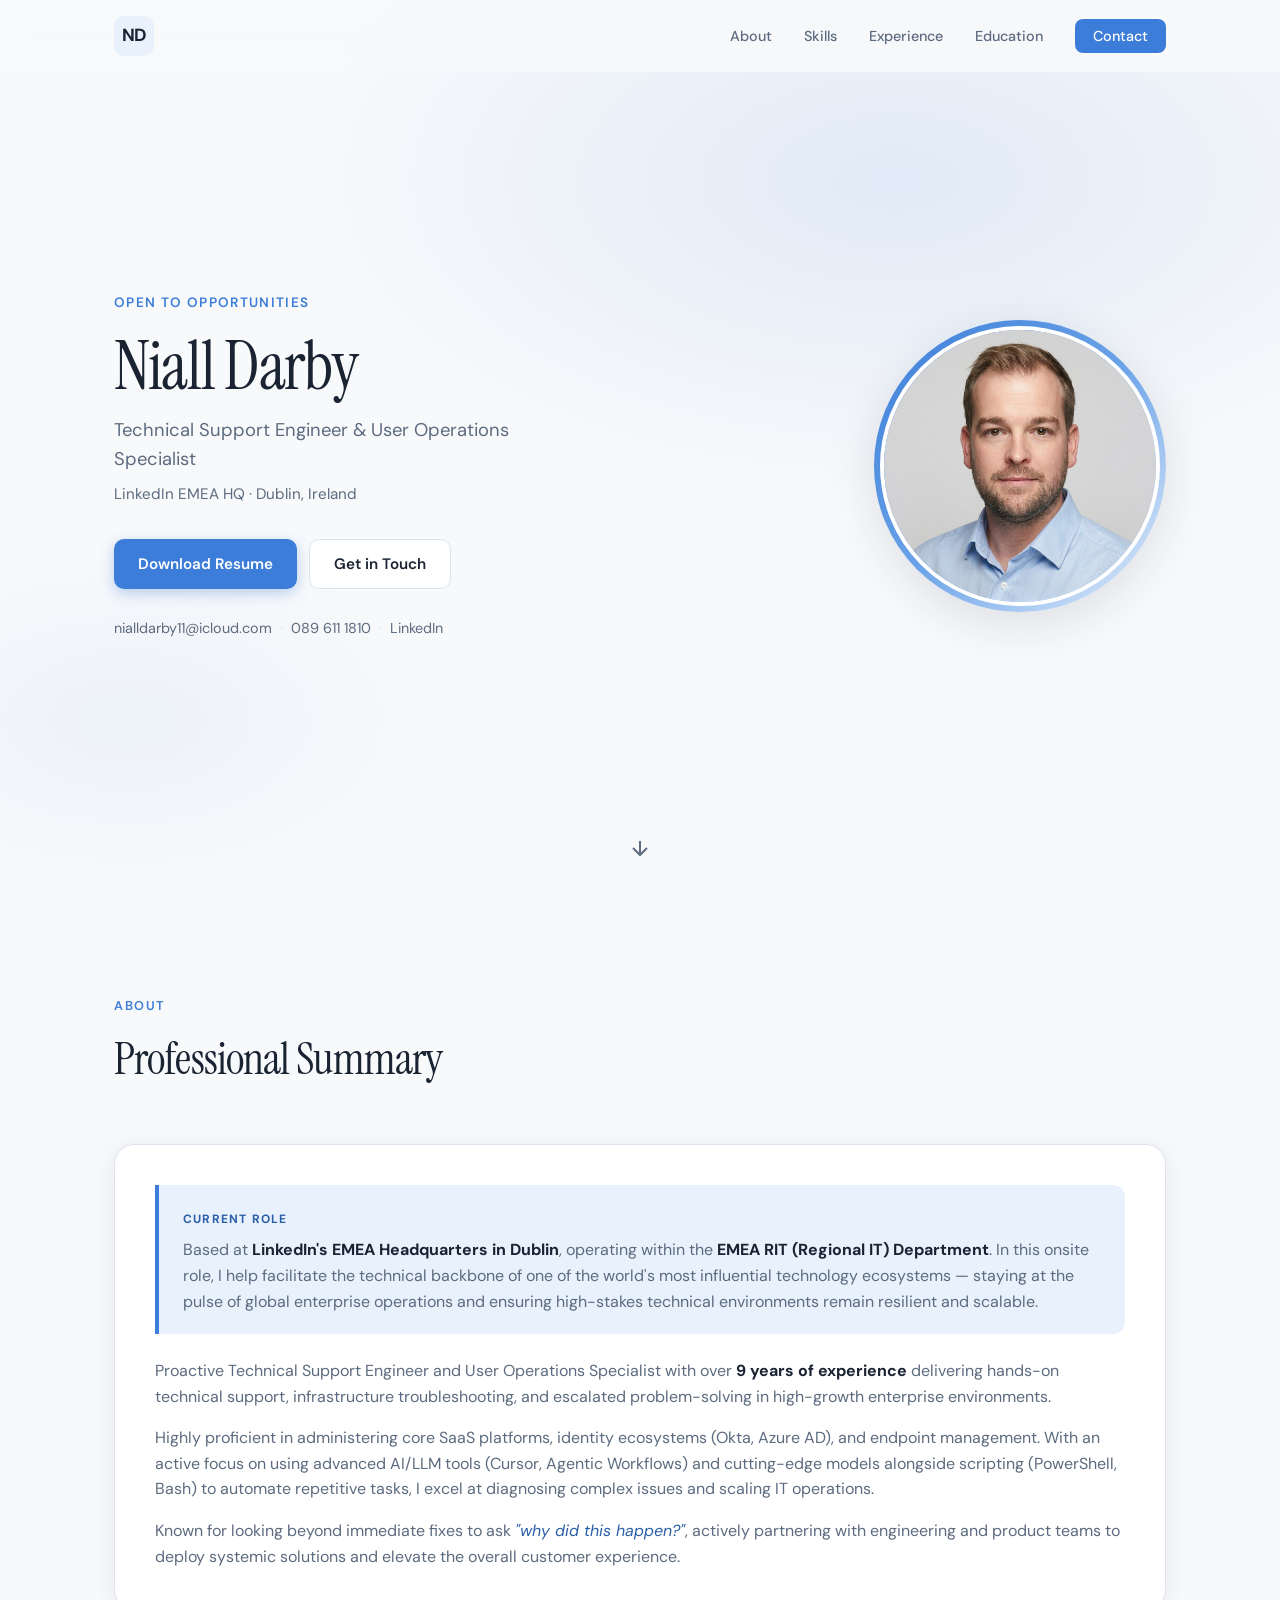
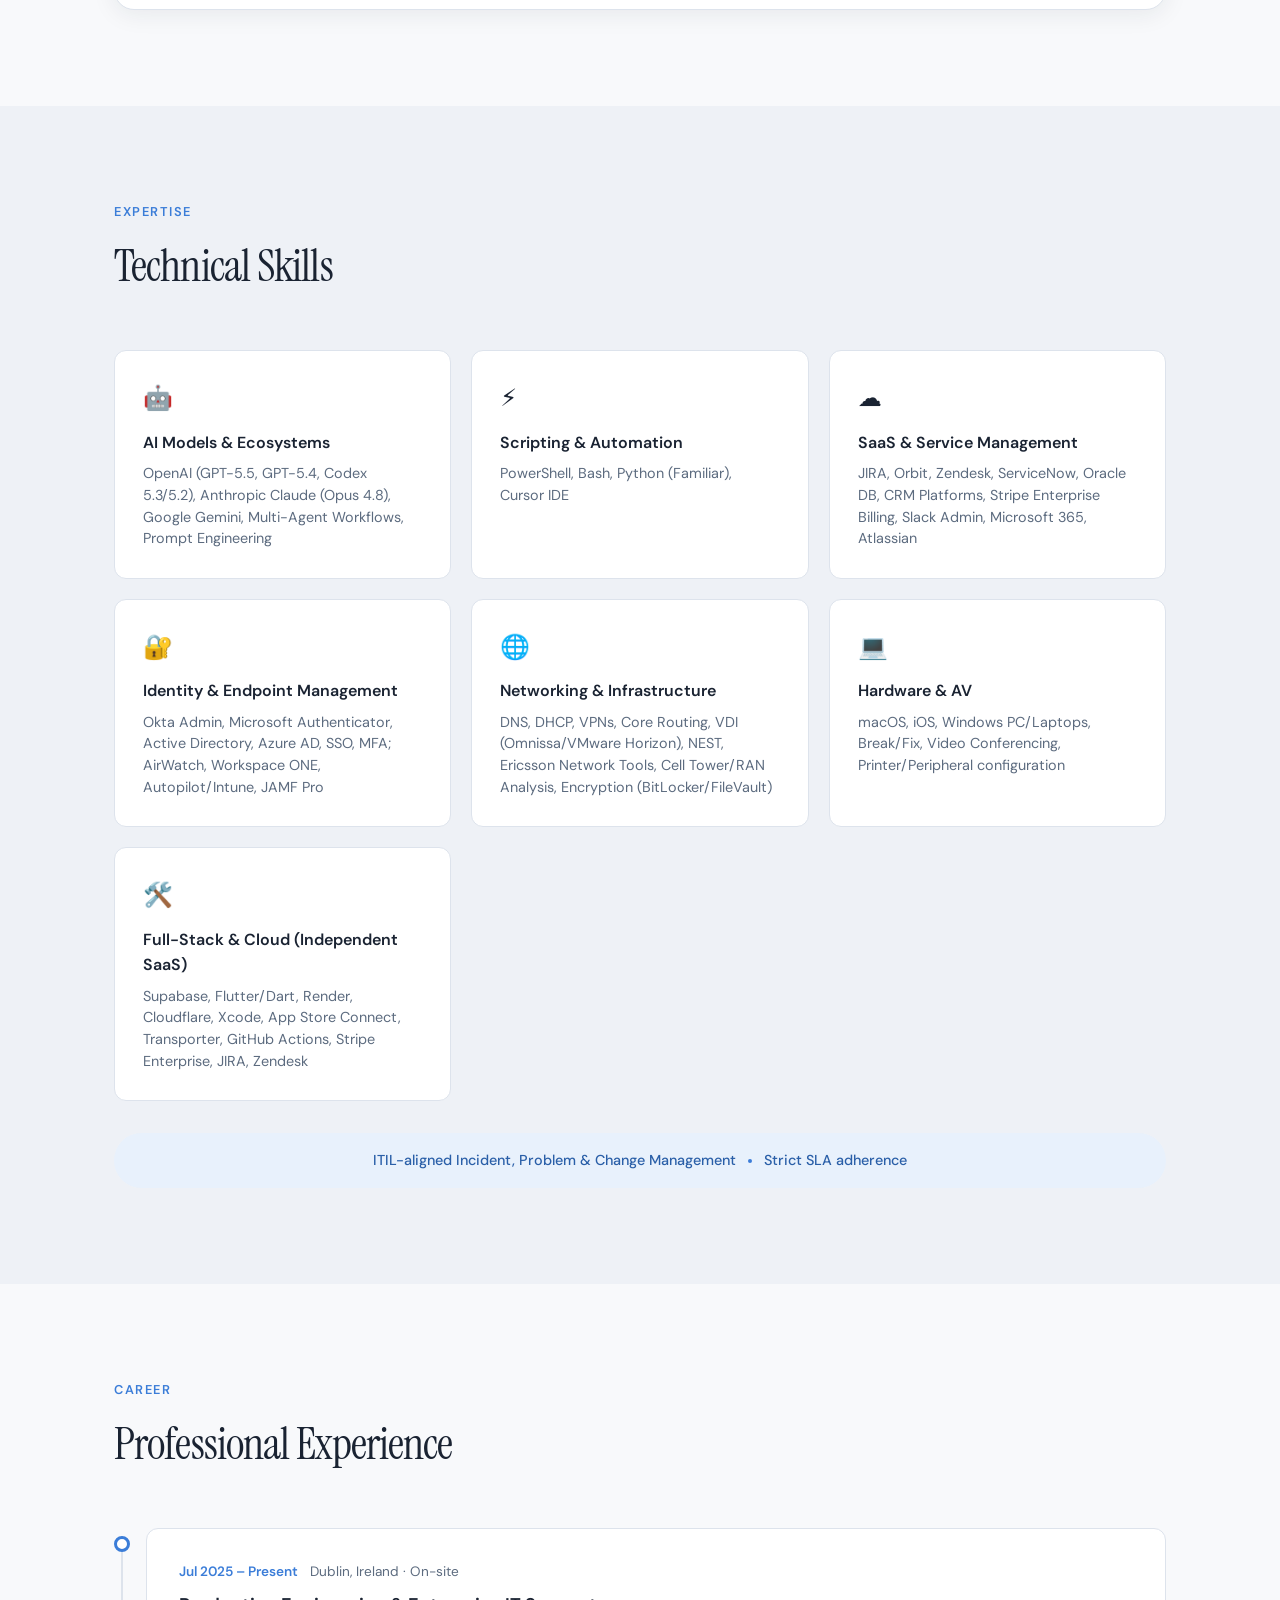
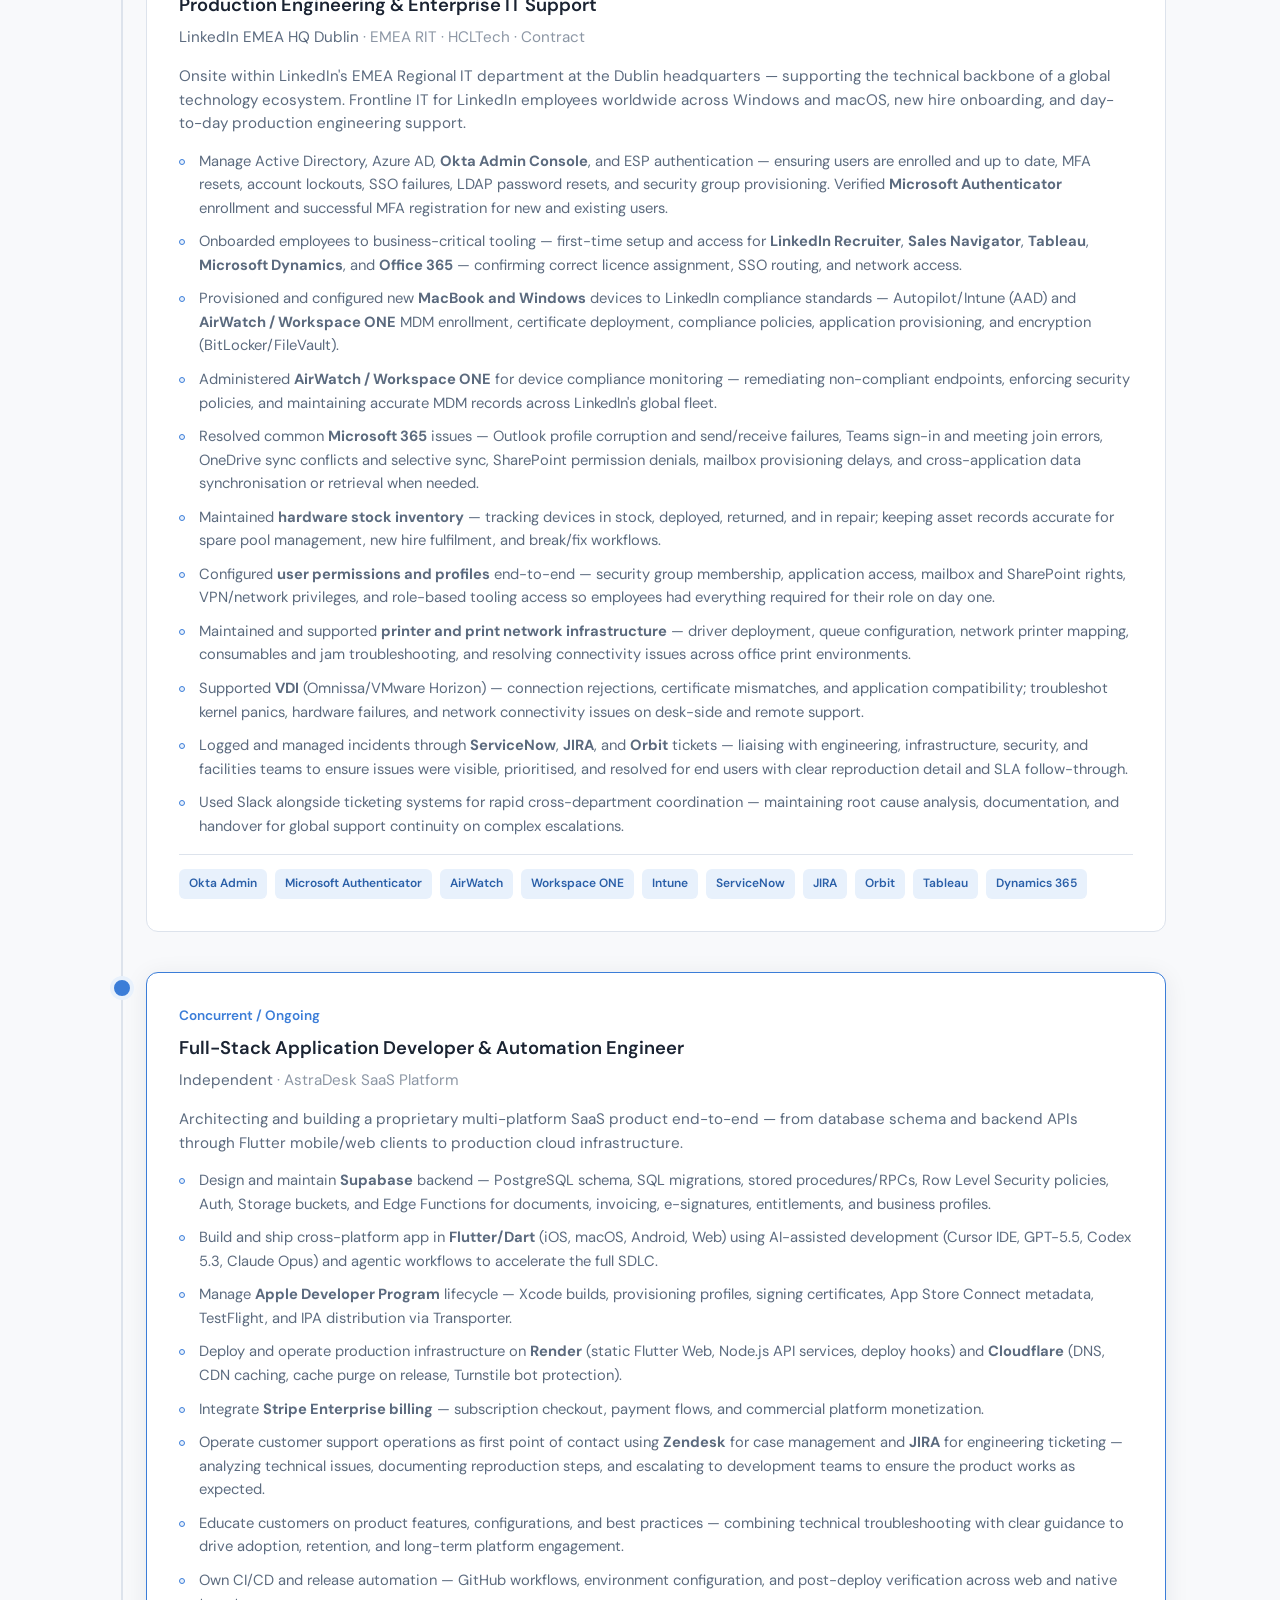
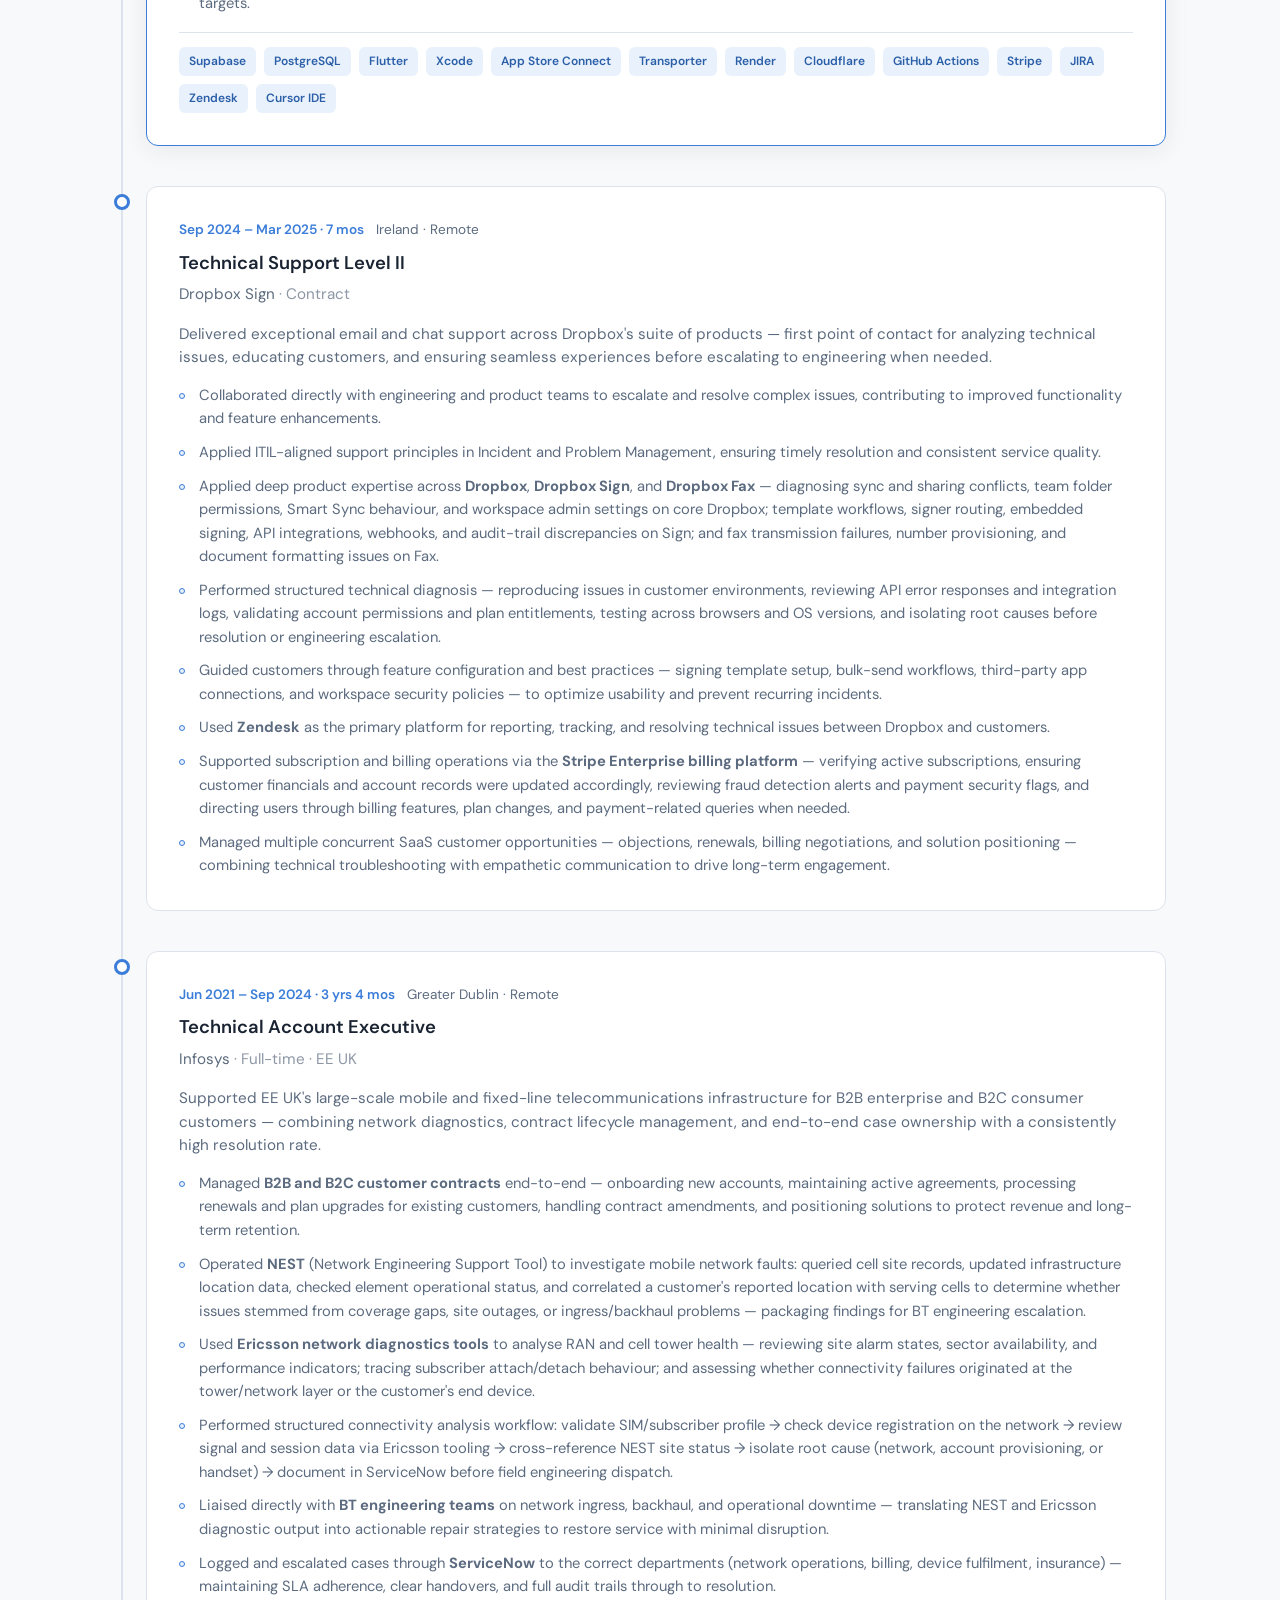
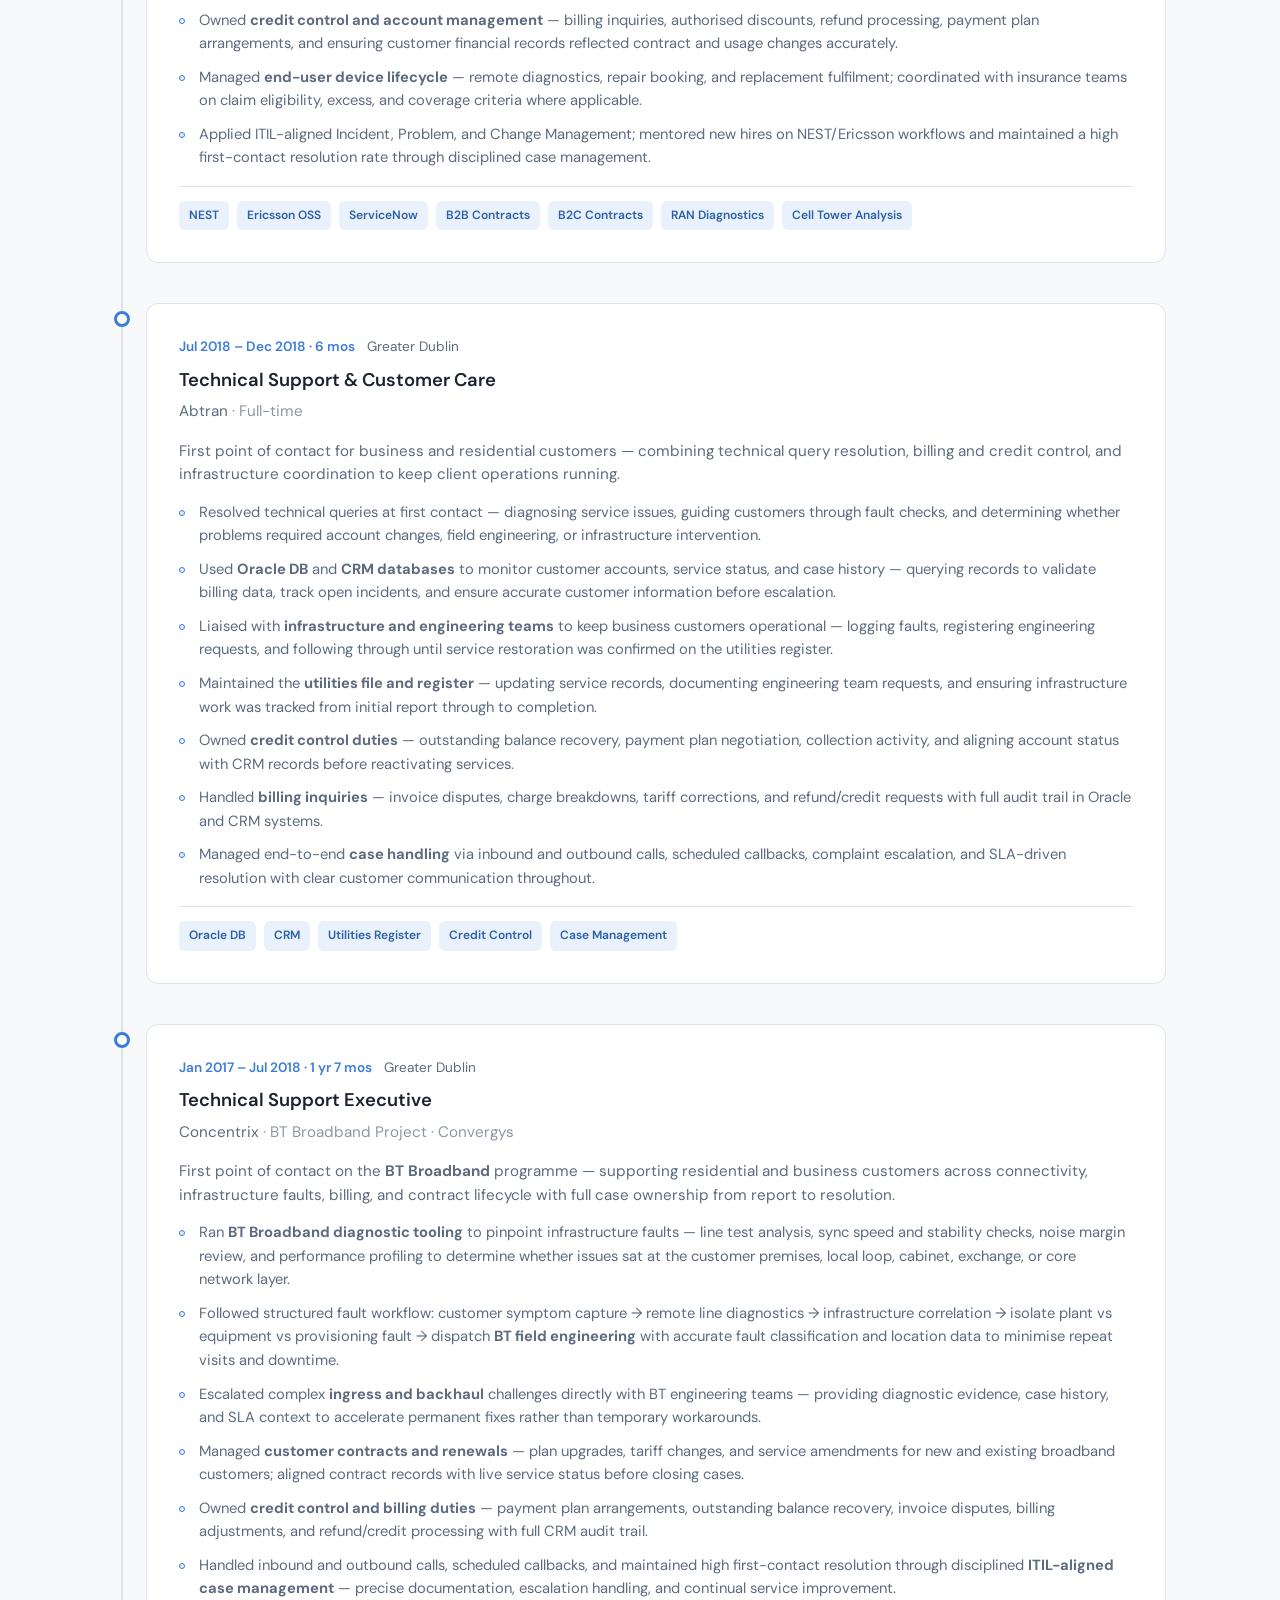
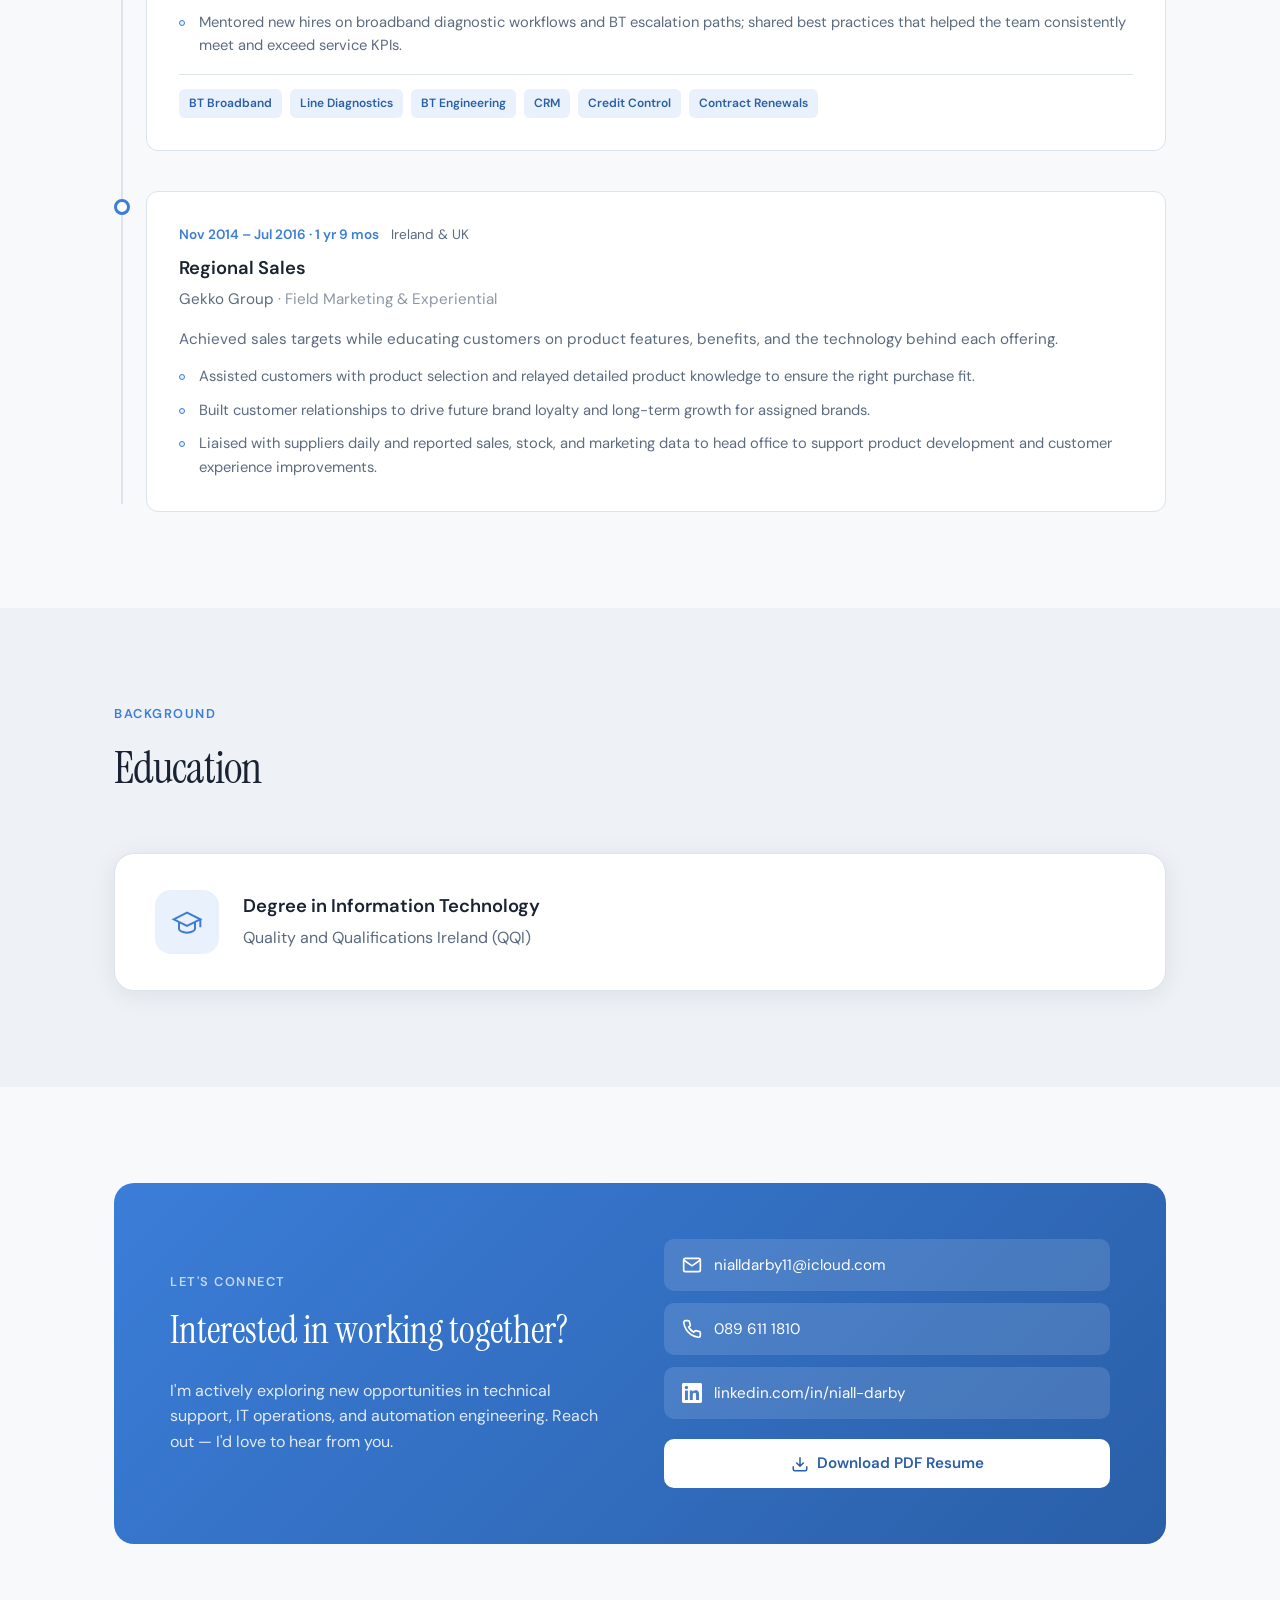
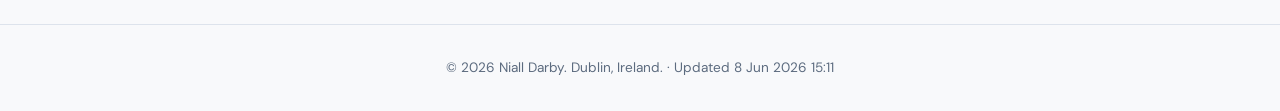
==== index.html @ 6fe3eef4 "Redeploy: regenerate resume PDF and site updates" ====
<!DOCTYPE html>
<html lang="en">
<head>
  <meta charset="UTF-8">
  <meta name="viewport" content="width=device-width, initial-scale=1.0">
  <meta http-equiv="Cache-Control" content="no-cache, no-store, must-revalidate">
  <meta http-equiv="Pragma" content="no-cache">
  <meta name="description" content="Niall Darby — Technical Support Engineer at LinkedIn EMEA HQ Dublin (EMEA RIT). 9+ years enterprise IT, identity management, and automation.">
  <title>Niall Darby | Technical Support Engineer</title>
  <link rel="preconnect" href="https://fonts.googleapis.com">
  <link rel="preconnect" href="https://fonts.gstatic.com" crossorigin>
  <link href="https://fonts.googleapis.com/css2?family=DM+Sans:ital,opsz,wght@0,9..40,400;0,9..40,500;0,9..40,600;0,9..40,700;1,9..40,400&family=Instrument+Serif:ital@0;1&display=swap" rel="stylesheet">
  <link rel="stylesheet" href="styles.css">
</head>
<body>
  <nav class="nav" id="nav">
    <div class="nav-inner">
      <a href="#" class="nav-logo">ND</a>
      <button class="nav-toggle" aria-label="Toggle menu" aria-expanded="false">
        <span></span><span></span><span></span>
      </button>
      <ul class="nav-links">
        <li><a href="#about">About</a></li>
        <li><a href="#skills">Skills</a></li>
        <li><a href="#experience">Experience</a></li>
        <li><a href="#education">Education</a></li>
        <li><a href="#contact" class="nav-cta">Contact</a></li>
      </ul>
    </div>
  </nav>

  <header class="hero">
    <div class="hero-bg"></div>
    <div class="container hero-content">
      <div class="hero-text">
        <p class="hero-eyebrow">Open to opportunities</p>
        <h1>Niall Darby</h1>
        <p class="hero-title">Technical Support Engineer &amp; User Operations Specialist</p>
        <p class="hero-location">LinkedIn EMEA HQ · Dublin, Ireland</p>
        <div class="hero-actions">
          <a href="assets/Niall_Darby_Resume.pdf" class="btn btn-primary" download>Download Resume</a>
          <a href="#contact" class="btn btn-secondary">Get in Touch</a>
        </div>
        <div class="hero-links">
          <a href="mailto:nialldarby11@icloud.com">nialldarby11@icloud.com</a>
          <span class="divider">·</span>
          <a href="tel:+353896111810">089 611 1810</a>
          <span class="divider">·</span>
          <a href="https://linkedin.com/in/niall-darby-8b8266a9" target="_blank" rel="noopener">LinkedIn</a>
        </div>
      </div>
      <div class="hero-photo-wrap">
        <div class="hero-photo-ring">
          <img src="assets/photo.png" alt="Niall Darby" width="320" height="320">
        </div>
      </div>
    </div>
    <a href="#about" class="scroll-hint" aria-label="Scroll to content">
      <svg width="24" height="24" viewBox="0 0 24 24" fill="none" stroke="currentColor" stroke-width="2"><path d="M12 5v14M5 12l7 7 7-7"/></svg>
    </a>
  </header>

  <main>
    <section id="about" class="section">
      <div class="container">
        <div class="section-header">
          <span class="section-label">About</span>
          <h2>Professional Summary</h2>
        </div>
        <div class="summary-card">
          <div class="current-role-badge">
            <span class="badge-label">Current role</span>
            <p>Based at <strong>LinkedIn's EMEA Headquarters in Dublin</strong>, operating within the <strong>EMEA RIT (Regional IT) Department</strong>. In this onsite role, I help facilitate the technical backbone of one of the world's most influential technology ecosystems — staying at the pulse of global enterprise operations and ensuring high-stakes technical environments remain resilient and scalable.</p>
          </div>
          <p>Proactive Technical Support Engineer and User Operations Specialist with over <strong>9 years of experience</strong> delivering hands-on technical support, infrastructure troubleshooting, and escalated problem-solving in high-growth enterprise environments.</p>
          <p>Highly proficient in administering core SaaS platforms, identity ecosystems (Okta, Azure AD), and endpoint management. With an active focus on using advanced AI/LLM tools (Cursor, Agentic Workflows) and cutting-edge models alongside scripting (PowerShell, Bash) to automate repetitive tasks, I excel at diagnosing complex issues and scaling IT operations.</p>
          <p>Known for looking beyond immediate fixes to ask <em>"why did this happen?"</em>, actively partnering with engineering and product teams to deploy systemic solutions and elevate the overall customer experience.</p>
        </div>
      </div>
    </section>

    <section id="skills" class="section section-alt">
      <div class="container">
        <div class="section-header">
          <span class="section-label">Expertise</span>
          <h2>Technical Skills</h2>
        </div>
        <div class="skills-grid">
          <div class="skill-card">
            <div class="skill-icon">🤖</div>
            <h3>AI Models &amp; Ecosystems</h3>
            <p>OpenAI (GPT-5.5, GPT-5.4, Codex 5.3/5.2), Anthropic Claude (Opus 4.8), Google Gemini, Multi-Agent Workflows, Prompt Engineering</p>
          </div>
          <div class="skill-card">
            <div class="skill-icon">⚡</div>
            <h3>Scripting &amp; Automation</h3>
            <p>PowerShell, Bash, Python (Familiar), Cursor IDE</p>
          </div>
          <div class="skill-card">
            <div class="skill-icon">☁️</div>
            <h3>SaaS &amp; Service Management</h3>
            <p>JIRA, Orbit, Zendesk, ServiceNow, Oracle DB, CRM Platforms, Stripe Enterprise Billing, Slack Admin, Microsoft 365, Atlassian</p>
          </div>
          <div class="skill-card">
            <div class="skill-icon">🔐</div>
            <h3>Identity &amp; Endpoint Management</h3>
            <p>Okta Admin, Microsoft Authenticator, Active Directory, Azure AD, SSO, MFA; AirWatch, Workspace ONE, Autopilot/Intune, JAMF Pro</p>
          </div>
          <div class="skill-card">
            <div class="skill-icon">🌐</div>
            <h3>Networking &amp; Infrastructure</h3>
            <p>DNS, DHCP, VPNs, Core Routing, VDI (Omnissa/VMware Horizon), NEST, Ericsson Network Tools, Cell Tower/RAN Analysis, Encryption (BitLocker/FileVault)</p>
          </div>
          <div class="skill-card">
            <div class="skill-icon">💻</div>
            <h3>Hardware &amp; AV</h3>
            <p>macOS, iOS, Windows PC/Laptops, Break/Fix, Video Conferencing, Printer/Peripheral configuration</p>
          </div>
          <div class="skill-card">
            <div class="skill-icon">🛠️</div>
            <h3>Full-Stack &amp; Cloud (Independent SaaS)</h3>
            <p>Supabase, Flutter/Dart, Render, Cloudflare, Xcode, App Store Connect, Transporter, GitHub Actions, Stripe Enterprise, JIRA, Zendesk</p>
          </div>
        </div>
        <div class="frameworks-badge">
          <span>ITIL-aligned Incident, Problem &amp; Change Management</span>
          <span class="badge-dot"></span>
          <span>Strict SLA adherence</span>
        </div>
      </div>
    </section>

    <section id="experience" class="section">
      <div class="container">
        <div class="section-header">
          <span class="section-label">Career</span>
          <h2>Professional Experience</h2>
        </div>
        <div class="timeline">
          <article class="timeline-item">
            <div class="timeline-marker"></div>
            <div class="timeline-content">
              <div class="timeline-meta">
                <span class="timeline-date">Jul 2025 – Present</span>
                <span class="timeline-location">Dublin, Ireland · On-site</span>
              </div>
              <h3>Production Engineering &amp; Enterprise IT Support</h3>
              <p class="timeline-company">LinkedIn EMEA HQ Dublin <span>EMEA RIT · HCLTech · Contract</span></p>
              <p class="timeline-intro">Onsite within LinkedIn's EMEA Regional IT department at the Dublin headquarters — supporting the technical backbone of a global technology ecosystem. Frontline IT for LinkedIn employees worldwide across Windows and macOS, new hire onboarding, and day-to-day production engineering support.</p>
              <ul>
                <li>Manage Active Directory, Azure AD, <strong>Okta Admin Console</strong>, and ESP authentication — ensuring users are enrolled and up to date, MFA resets, account lockouts, SSO failures, LDAP password resets, and security group provisioning. Verified <strong>Microsoft Authenticator</strong> enrollment and successful MFA registration for new and existing users.</li>
                <li>Onboarded employees to business-critical tooling — first-time setup and access for <strong>LinkedIn Recruiter</strong>, <strong>Sales Navigator</strong>, <strong>Tableau</strong>, <strong>Microsoft Dynamics</strong>, and <strong>Office 365</strong> — confirming correct licence assignment, SSO routing, and network access.</li>
                <li>Provisioned and configured new <strong>MacBook and Windows</strong> devices to LinkedIn compliance standards — Autopilot/Intune (AAD) and <strong>AirWatch / Workspace ONE</strong> MDM enrollment, certificate deployment, compliance policies, application provisioning, and encryption (BitLocker/FileVault).</li>
                <li>Administered <strong>AirWatch / Workspace ONE</strong> for device compliance monitoring — remediating non-compliant endpoints, enforcing security policies, and maintaining accurate MDM records across LinkedIn's global fleet.</li>
                <li>Resolved common <strong>Microsoft 365</strong> issues — Outlook profile corruption and send/receive failures, Teams sign-in and meeting join errors, OneDrive sync conflicts and selective sync, SharePoint permission denials, mailbox provisioning delays, and cross-application data synchronisation or retrieval when needed.</li>
                <li>Maintained <strong>hardware stock inventory</strong> — tracking devices in stock, deployed, returned, and in repair; keeping asset records accurate for spare pool management, new hire fulfilment, and break/fix workflows.</li>
                <li>Configured <strong>user permissions and profiles</strong> end-to-end — security group membership, application access, mailbox and SharePoint rights, VPN/network privileges, and role-based tooling access so employees had everything required for their role on day one.</li>
                <li>Maintained and supported <strong>printer and print network infrastructure</strong> — driver deployment, queue configuration, network printer mapping, consumables and jam troubleshooting, and resolving connectivity issues across office print environments.</li>
                <li>Supported <strong>VDI</strong> (Omnissa/VMware Horizon) — connection rejections, certificate mismatches, and application compatibility; troubleshot kernel panics, hardware failures, and network connectivity issues on desk-side and remote support.</li>
                <li>Logged and managed incidents through <strong>ServiceNow</strong>, <strong>JIRA</strong>, and <strong>Orbit</strong> tickets — liaising with engineering, infrastructure, security, and facilities teams to ensure issues were visible, prioritised, and resolved for end users with clear reproduction detail and SLA follow-through.</li>
                <li>Used Slack alongside ticketing systems for rapid cross-department coordination — maintaining root cause analysis, documentation, and handover for global support continuity on complex escalations.</li>
              </ul>
              <div class="tech-stack">
                <span>Okta Admin</span><span>Microsoft Authenticator</span><span>AirWatch</span><span>Workspace ONE</span><span>Intune</span><span>ServiceNow</span><span>JIRA</span><span>Orbit</span><span>Tableau</span><span>Dynamics 365</span>
              </div>
            </div>
          </article>

          <article class="timeline-item timeline-item-featured">
            <div class="timeline-marker"></div>
            <div class="timeline-content">
              <div class="timeline-meta">
                <span class="timeline-date">Concurrent / Ongoing</span>
              </div>
              <h3>Full-Stack Application Developer &amp; Automation Engineer</h3>
              <p class="timeline-company">Independent <span>AstraDesk SaaS Platform</span></p>
              <p class="timeline-intro">Architecting and building a proprietary multi-platform SaaS product end-to-end — from database schema and backend APIs through Flutter mobile/web clients to production cloud infrastructure.</p>
              <ul>
                <li>Design and maintain <strong>Supabase</strong> backend — PostgreSQL schema, SQL migrations, stored procedures/RPCs, Row Level Security policies, Auth, Storage buckets, and Edge Functions for documents, invoicing, e-signatures, entitlements, and business profiles.</li>
                <li>Build and ship cross-platform app in <strong>Flutter/Dart</strong> (iOS, macOS, Android, Web) using AI-assisted development (Cursor IDE, GPT-5.5, Codex 5.3, Claude Opus) and agentic workflows to accelerate the full SDLC.</li>
                <li>Manage <strong>Apple Developer Program</strong> lifecycle — Xcode builds, provisioning profiles, signing certificates, App Store Connect metadata, TestFlight, and IPA distribution via Transporter.</li>
                <li>Deploy and operate production infrastructure on <strong>Render</strong> (static Flutter Web, Node.js API services, deploy hooks) and <strong>Cloudflare</strong> (DNS, CDN caching, cache purge on release, Turnstile bot protection).</li>
                <li>Integrate <strong>Stripe Enterprise billing</strong> — subscription checkout, payment flows, and commercial platform monetization.</li>
                <li>Operate customer support operations as first point of contact using <strong>Zendesk</strong> for case management and <strong>JIRA</strong> for engineering ticketing — analyzing technical issues, documenting reproduction steps, and escalating to development teams to ensure the product works as expected.</li>
                <li>Educate customers on product features, configurations, and best practices — combining technical troubleshooting with clear guidance to drive adoption, retention, and long-term platform engagement.</li>
                <li>Own CI/CD and release automation — GitHub workflows, environment configuration, and post-deploy verification across web and native targets.</li>
              </ul>
              <div class="tech-stack">
                <span>Supabase</span><span>PostgreSQL</span><span>Flutter</span><span>Xcode</span><span>App Store Connect</span><span>Transporter</span><span>Render</span><span>Cloudflare</span><span>GitHub Actions</span><span>Stripe</span><span>JIRA</span><span>Zendesk</span><span>Cursor IDE</span>
              </div>
            </div>
          </article>

          <article class="timeline-item">
            <div class="timeline-marker"></div>
            <div class="timeline-content">
              <div class="timeline-meta">
                <span class="timeline-date">Sep 2024 – Mar 2025 · 7 mos</span>
                <span class="timeline-location">Ireland · Remote</span>
              </div>
              <h3>Technical Support Level II</h3>
              <p class="timeline-company">Dropbox Sign <span>Contract</span></p>
              <p class="timeline-intro">Delivered exceptional email and chat support across Dropbox's suite of products — first point of contact for analyzing technical issues, educating customers, and ensuring seamless experiences before escalating to engineering when needed.</p>
              <ul>
                <li>Collaborated directly with engineering and product teams to escalate and resolve complex issues, contributing to improved functionality and feature enhancements.</li>
                <li>Applied ITIL-aligned support principles in Incident and Problem Management, ensuring timely resolution and consistent service quality.</li>
                <li>Applied deep product expertise across <strong>Dropbox</strong>, <strong>Dropbox Sign</strong>, and <strong>Dropbox Fax</strong> — diagnosing sync and sharing conflicts, team folder permissions, Smart Sync behaviour, and workspace admin settings on core Dropbox; template workflows, signer routing, embedded signing, API integrations, webhooks, and audit-trail discrepancies on Sign; and fax transmission failures, number provisioning, and document formatting issues on Fax.</li>
                <li>Performed structured technical diagnosis — reproducing issues in customer environments, reviewing API error responses and integration logs, validating account permissions and plan entitlements, testing across browsers and OS versions, and isolating root causes before resolution or engineering escalation.</li>
                <li>Guided customers through feature configuration and best practices — signing template setup, bulk-send workflows, third-party app connections, and workspace security policies — to optimize usability and prevent recurring incidents.</li>
                <li>Used <strong>Zendesk</strong> as the primary platform for reporting, tracking, and resolving technical issues between Dropbox and customers.</li>
                <li>Supported subscription and billing operations via the <strong>Stripe Enterprise billing platform</strong> — verifying active subscriptions, ensuring customer financials and account records were updated accordingly, reviewing fraud detection alerts and payment security flags, and directing users through billing features, plan changes, and payment-related queries when needed.</li>
                <li>Managed multiple concurrent SaaS customer opportunities — objections, renewals, billing negotiations, and solution positioning — combining technical troubleshooting with empathetic communication to drive long-term engagement.</li>
              </ul>
            </div>
          </article>

          <article class="timeline-item">
            <div class="timeline-marker"></div>
            <div class="timeline-content">
              <div class="timeline-meta">
                <span class="timeline-date">Jun 2021 – Sep 2024 · 3 yrs 4 mos</span>
                <span class="timeline-location">Greater Dublin · Remote</span>
              </div>
              <h3>Technical Account Executive</h3>
              <p class="timeline-company">Infosys <span>Full-time · EE UK</span></p>
              <p class="timeline-intro">Supported EE UK's large-scale mobile and fixed-line telecommunications infrastructure for B2B enterprise and B2C consumer customers — combining network diagnostics, contract lifecycle management, and end-to-end case ownership with a consistently high resolution rate.</p>
              <ul>
                <li>Managed <strong>B2B and B2C customer contracts</strong> end-to-end — onboarding new accounts, maintaining active agreements, processing renewals and plan upgrades for existing customers, handling contract amendments, and positioning solutions to protect revenue and long-term retention.</li>
                <li>Operated <strong>NEST</strong> (Network Engineering Support Tool) to investigate mobile network faults: queried cell site records, updated infrastructure location data, checked element operational status, and correlated a customer's reported location with serving cells to determine whether issues stemmed from coverage gaps, site outages, or ingress/backhaul problems — packaging findings for BT engineering escalation.</li>
                <li>Used <strong>Ericsson network diagnostics tools</strong> to analyse RAN and cell tower health — reviewing site alarm states, sector availability, and performance indicators; tracing subscriber attach/detach behaviour; and assessing whether connectivity failures originated at the tower/network layer or the customer's end device.</li>
                <li>Performed structured connectivity analysis workflow: validate SIM/subscriber profile → check device registration on the network → review signal and session data via Ericsson tooling → cross-reference NEST site status → isolate root cause (network, account provisioning, or handset) → document in ServiceNow before field engineering dispatch.</li>
                <li>Liaised directly with <strong>BT engineering teams</strong> on network ingress, backhaul, and operational downtime — translating NEST and Ericsson diagnostic output into actionable repair strategies to restore service with minimal disruption.</li>
                <li>Logged and escalated cases through <strong>ServiceNow</strong> to the correct departments (network operations, billing, device fulfilment, insurance) — maintaining SLA adherence, clear handovers, and full audit trails through to resolution.</li>
                <li>Owned <strong>credit control and account management</strong> — billing inquiries, authorised discounts, refund processing, payment plan arrangements, and ensuring customer financial records reflected contract and usage changes accurately.</li>
                <li>Managed <strong>end-user device lifecycle</strong> — remote diagnostics, repair booking, and replacement fulfilment; coordinated with insurance teams on claim eligibility, excess, and coverage criteria where applicable.</li>
                <li>Applied ITIL-aligned Incident, Problem, and Change Management; mentored new hires on NEST/Ericsson workflows and maintained a high first-contact resolution rate through disciplined case management.</li>
              </ul>
              <div class="tech-stack">
                <span>NEST</span><span>Ericsson OSS</span><span>ServiceNow</span><span>B2B Contracts</span><span>B2C Contracts</span><span>RAN Diagnostics</span><span>Cell Tower Analysis</span>
              </div>
            </div>
          </article>

          <article class="timeline-item">
            <div class="timeline-marker"></div>
            <div class="timeline-content">
              <div class="timeline-meta">
                <span class="timeline-date">Jul 2018 – Dec 2018 · 6 mos</span>
                <span class="timeline-location">Greater Dublin</span>
              </div>
              <h3>Technical Support &amp; Customer Care</h3>
              <p class="timeline-company">Abtran <span>Full-time</span></p>
              <p class="timeline-intro">First point of contact for business and residential customers — combining technical query resolution, billing and credit control, and infrastructure coordination to keep client operations running.</p>
              <ul>
                <li>Resolved technical queries at first contact — diagnosing service issues, guiding customers through fault checks, and determining whether problems required account changes, field engineering, or infrastructure intervention.</li>
                <li>Used <strong>Oracle DB</strong> and <strong>CRM databases</strong> to monitor customer accounts, service status, and case history — querying records to validate billing data, track open incidents, and ensure accurate customer information before escalation.</li>
                <li>Liaised with <strong>infrastructure and engineering teams</strong> to keep business customers operational — logging faults, registering engineering requests, and following through until service restoration was confirmed on the utilities register.</li>
                <li>Maintained the <strong>utilities file and register</strong> — updating service records, documenting engineering team requests, and ensuring infrastructure work was tracked from initial report through to completion.</li>
                <li>Owned <strong>credit control duties</strong> — outstanding balance recovery, payment plan negotiation, collection activity, and aligning account status with CRM records before reactivating services.</li>
                <li>Handled <strong>billing inquiries</strong> — invoice disputes, charge breakdowns, tariff corrections, and refund/credit requests with full audit trail in Oracle and CRM systems.</li>
                <li>Managed end-to-end <strong>case handling</strong> via inbound and outbound calls, scheduled callbacks, complaint escalation, and SLA-driven resolution with clear customer communication throughout.</li>
              </ul>
              <div class="tech-stack">
                <span>Oracle DB</span><span>CRM</span><span>Utilities Register</span><span>Credit Control</span><span>Case Management</span>
              </div>
            </div>
          </article>

          <article class="timeline-item">
            <div class="timeline-marker"></div>
            <div class="timeline-content">
              <div class="timeline-meta">
                <span class="timeline-date">Jan 2017 – Jul 2018 · 1 yr 7 mos</span>
                <span class="timeline-location">Greater Dublin</span>
              </div>
              <h3>Technical Support Executive</h3>
              <p class="timeline-company">Concentrix <span>BT Broadband Project · Convergys</span></p>
              <p class="timeline-intro">First point of contact on the <strong>BT Broadband</strong> programme — supporting residential and business customers across connectivity, infrastructure faults, billing, and contract lifecycle with full case ownership from report to resolution.</p>
              <ul>
                <li>Ran <strong>BT Broadband diagnostic tooling</strong> to pinpoint infrastructure faults — line test analysis, sync speed and stability checks, noise margin review, and performance profiling to determine whether issues sat at the customer premises, local loop, cabinet, exchange, or core network layer.</li>
                <li>Followed structured fault workflow: customer symptom capture → remote line diagnostics → infrastructure correlation → isolate plant vs equipment vs provisioning fault → dispatch <strong>BT field engineering</strong> with accurate fault classification and location data to minimise repeat visits and downtime.</li>
                <li>Escalated complex <strong>ingress and backhaul</strong> challenges directly with BT engineering teams — providing diagnostic evidence, case history, and SLA context to accelerate permanent fixes rather than temporary workarounds.</li>
                <li>Managed <strong>customer contracts and renewals</strong> — plan upgrades, tariff changes, and service amendments for new and existing broadband customers; aligned contract records with live service status before closing cases.</li>
                <li>Owned <strong>credit control and billing duties</strong> — payment plan arrangements, outstanding balance recovery, invoice disputes, billing adjustments, and refund/credit processing with full CRM audit trail.</li>
                <li>Handled inbound and outbound calls, scheduled callbacks, and maintained high first-contact resolution through disciplined <strong>ITIL-aligned case management</strong> — precise documentation, escalation handling, and continual service improvement.</li>
                <li>Mentored new hires on broadband diagnostic workflows and BT escalation paths; shared best practices that helped the team consistently meet and exceed service KPIs.</li>
              </ul>
              <div class="tech-stack">
                <span>BT Broadband</span><span>Line Diagnostics</span><span>BT Engineering</span><span>CRM</span><span>Credit Control</span><span>Contract Renewals</span>
              </div>
            </div>
          </article>

          <article class="timeline-item">
            <div class="timeline-marker"></div>
            <div class="timeline-content">
              <div class="timeline-meta">
                <span class="timeline-date">Nov 2014 – Jul 2016 · 1 yr 9 mos</span>
                <span class="timeline-location">Ireland &amp; UK</span>
              </div>
              <h3>Regional Sales</h3>
              <p class="timeline-company">Gekko Group <span>Field Marketing &amp; Experiential</span></p>
              <p class="timeline-intro">Achieved sales targets while educating customers on product features, benefits, and the technology behind each offering.</p>
              <ul>
                <li>Assisted customers with product selection and relayed detailed product knowledge to ensure the right purchase fit.</li>
                <li>Built customer relationships to drive future brand loyalty and long-term growth for assigned brands.</li>
                <li>Liaised with suppliers daily and reported sales, stock, and marketing data to head office to support product development and customer experience improvements.</li>
              </ul>
            </div>
          </article>
        </div>
      </div>
    </section>

    <section id="education" class="section section-alt">
      <div class="container">
        <div class="section-header">
          <span class="section-label">Background</span>
          <h2>Education</h2>
        </div>
        <div class="education-card">
          <div class="education-icon">
            <svg width="32" height="32" viewBox="0 0 24 24" fill="none" stroke="currentColor" stroke-width="1.5"><path d="M22 10v6M2 10l10-5 10 5-10 5z"/><path d="M6 12v5c0 1.5 2.7 3 6 3s6-1.5 6-3v-5"/></svg>
          </div>
          <div>
            <h3>Degree in Information Technology</h3>
            <p>Quality and Qualifications Ireland (QQI)</p>
          </div>
        </div>
      </div>
    </section>

    <section id="contact" class="section contact-section">
      <div class="container">
        <div class="contact-card">
          <div class="contact-text">
            <span class="section-label">Let's connect</span>
            <h2>Interested in working together?</h2>
            <p>I'm actively exploring new opportunities in technical support, IT operations, and automation engineering. Reach out — I'd love to hear from you.</p>
          </div>
          <div class="contact-actions">
            <a href="mailto:nialldarby11@icloud.com" class="contact-link">
              <svg width="20" height="20" viewBox="0 0 24 24" fill="none" stroke="currentColor" stroke-width="2"><rect x="2" y="4" width="20" height="16" rx="2"/><path d="M22 6l-10 7L2 6"/></svg>
              nialldarby11@icloud.com
            </a>
            <a href="tel:+353896111810" class="contact-link">
              <svg width="20" height="20" viewBox="0 0 24 24" fill="none" stroke="currentColor" stroke-width="2"><path d="M22 16.92v3a2 2 0 01-2.18 2 19.79 19.79 0 01-8.63-3.07 19.5 19.5 0 01-6-6 19.79 19.79 0 01-3.07-8.67A2 2 0 014.11 2h3a2 2 0 012 1.72c.127.96.361 1.903.7 2.81a2 2 0 01-.45 2.11L8.09 9.91a16 16 0 006 6l1.27-1.27a2 2 0 012.11-.45c.907.339 1.85.573 2.81.7A2 2 0 0122 16.92z"/></svg>
              089 611 1810
            </a>
            <a href="https://linkedin.com/in/niall-darby-8b8266a9" class="contact-link" target="_blank" rel="noopener">
              <svg width="20" height="20" viewBox="0 0 24 24" fill="currentColor"><path d="M20.447 20.452h-3.554v-5.569c0-1.328-.027-3.037-1.852-3.037-1.853 0-2.136 1.445-2.136 2.939v5.667H9.351V9h3.414v1.561h.046c.477-.9 1.637-1.85 3.37-1.85 3.601 0 4.267 2.37 4.267 5.455v6.286zM5.337 7.433a2.062 2.062 0 01-2.063-2.065 2.064 2.064 0 114.126 0 2.063 2.063 0 01-2.063 2.065zm1.782 13.019H3.555V9h3.564v11.452zM22.225 0H1.771C.792 0 0 .774 0 1.729v20.542C0 23.227.792 24 1.771 24h20.451C23.2 24 24 23.227 24 22.271V1.729C24 .774 23.2 0 22.222 0h.003z"/></svg>
              linkedin.com/in/niall-darby
            </a>
            <a href="assets/Niall_Darby_Resume.pdf" class="btn btn-primary btn-full" download>
              <svg width="18" height="18" viewBox="0 0 24 24" fill="none" stroke="currentColor" stroke-width="2"><path d="M21 15v4a2 2 0 01-2 2H5a2 2 0 01-2-2v-4M7 10l5 5 5-5M12 15V3"/></svg>
              Download PDF Resume
            </a>
          </div>
        </div>
      </div>
    </section>
  </main>

  <footer class="footer">
    <div class="container">
      <p>&copy; 2026 Niall Darby. Dublin, Ireland. · <span id="site-version">Updated 8 Jun 2026 15:11</span></p>
    </div>
  </footer>

  <script src="script.js"></script>
</body>
</html>
---- styles.css ----
:root {
  --bg: #f8f9fb;
  --bg-alt: #eef1f6;
  --surface: #ffffff;
  --text: #1a2332;
  --text-muted: #5c6b7f;
  --accent: #3b7dd8;
  --accent-dark: #2a5fa8;
  --accent-light: #e8f1fc;
  --border: #dde3ec;
  --shadow: 0 4px 24px rgba(26, 35, 50, 0.08);
  --shadow-lg: 0 12px 48px rgba(26, 35, 50, 0.12);
  --radius: 12px;
  --radius-lg: 20px;
  --font-sans: 'DM Sans', system-ui, sans-serif;
  --font-serif: 'Instrument Serif', Georgia, serif;
  --nav-height: 72px;
}

*, *::before, *::after {
  box-sizing: border-box;
  margin: 0;
  padding: 0;
}

html {
  scroll-behavior: smooth;
  scroll-padding-top: var(--nav-height);
}

body {
  font-family: var(--font-sans);
  font-size: 16px;
  line-height: 1.6;
  color: var(--text);
  background: var(--bg);
  -webkit-font-smoothing: antialiased;
}

img {
  display: block;
  max-width: 100%;
}

a {
  color: var(--accent);
  text-decoration: none;
  transition: color 0.2s;
}

a:hover {
  color: var(--accent-dark);
}

.container {
  width: 100%;
  max-width: 1100px;
  margin: 0 auto;
  padding: 0 24px;
}

/* Navigation */
.nav {
  position: fixed;
  top: 0;
  left: 0;
  right: 0;
  z-index: 100;
  height: var(--nav-height);
  background: rgba(248, 249, 251, 0.85);
  backdrop-filter: blur(12px);
  border-bottom: 1px solid transparent;
  transition: border-color 0.3s, box-shadow 0.3s;
}

.nav.scrolled {
  border-color: var(--border);
  box-shadow: var(--shadow);
}

.nav-inner {
  max-width: 1100px;
  margin: 0 auto;
  padding: 0 24px;
  height: 100%;
  display: flex;
  align-items: center;
  justify-content: space-between;
}

.nav-logo {
  font-weight: 700;
  font-size: 1.1rem;
  color: var(--text);
  letter-spacing: -0.02em;
  width: 40px;
  height: 40px;
  display: flex;
  align-items: center;
  justify-content: center;
  background: var(--accent-light);
  border-radius: 10px;
}

.nav-links {
  display: flex;
  align-items: center;
  gap: 32px;
  list-style: none;
}

.nav-links a {
  color: var(--text-muted);
  font-size: 0.9rem;
  font-weight: 500;
}

.nav-links a:hover {
  color: var(--text);
}

.nav-cta {
  background: var(--accent) !important;
  color: white !important;
  padding: 8px 18px;
  border-radius: 8px;
}

.nav-cta:hover {
  background: var(--accent-dark) !important;
  color: white !important;
}

.nav-toggle {
  display: none;
  flex-direction: column;
  gap: 5px;
  background: none;
  border: none;
  cursor: pointer;
  padding: 4px;
}

.nav-toggle span {
  display: block;
  width: 22px;
  height: 2px;
  background: var(--text);
  border-radius: 2px;
  transition: transform 0.3s, opacity 0.3s;
}

/* Hero */
.hero {
  position: relative;
  min-height: 100vh;
  display: flex;
  align-items: center;
  padding-top: var(--nav-height);
  overflow: hidden;
}

.hero-bg {
  position: absolute;
  inset: 0;
  background:
    radial-gradient(ellipse 80% 60% at 70% 20%, rgba(59, 125, 216, 0.12) 0%, transparent 60%),
    radial-gradient(ellipse 50% 40% at 10% 80%, rgba(59, 125, 216, 0.06) 0%, transparent 50%),
    var(--bg);
}

.hero-content {
  position: relative;
  display: grid;
  grid-template-columns: 1fr auto;
  gap: 48px;
  align-items: center;
  padding: 80px 24px 120px;
}

.hero-eyebrow {
  font-size: 0.85rem;
  font-weight: 600;
  text-transform: uppercase;
  letter-spacing: 0.1em;
  color: var(--accent);
  margin-bottom: 16px;
}

.hero h1 {
  font-family: var(--font-serif);
  font-size: clamp(2.8rem, 6vw, 4.2rem);
  font-weight: 400;
  line-height: 1.1;
  letter-spacing: -0.02em;
  margin-bottom: 12px;
}

.hero-title {
  font-size: 1.15rem;
  color: var(--text-muted);
  margin-bottom: 8px;
  max-width: 480px;
}

.hero-location {
  font-size: 0.95rem;
  color: var(--text-muted);
  margin-bottom: 32px;
}

.hero-actions {
  display: flex;
  gap: 12px;
  flex-wrap: wrap;
  margin-bottom: 28px;
}

.btn {
  display: inline-flex;
  align-items: center;
  gap: 8px;
  padding: 12px 24px;
  border-radius: 10px;
  font-size: 0.95rem;
  font-weight: 600;
  font-family: inherit;
  cursor: pointer;
  transition: transform 0.15s, box-shadow 0.2s, background 0.2s;
  border: none;
}

.btn:hover {
  transform: translateY(-1px);
}

.btn-primary {
  background: var(--accent);
  color: white;
  box-shadow: 0 4px 14px rgba(59, 125, 216, 0.35);
}

.btn-primary:hover {
  background: var(--accent-dark);
  color: white;
  box-shadow: 0 6px 20px rgba(59, 125, 216, 0.4);
}

.btn-secondary {
  background: var(--surface);
  color: var(--text);
  border: 1px solid var(--border);
}

.btn-secondary:hover {
  background: var(--bg-alt);
  color: var(--text);
}

.btn-full {
  width: 100%;
  justify-content: center;
}

.hero-links {
  display: flex;
  flex-wrap: wrap;
  align-items: center;
  gap: 8px;
  font-size: 0.9rem;
}

.hero-links a {
  color: var(--text-muted);
}

.hero-links a:hover {
  color: var(--accent);
}

.hero-links .divider {
  color: var(--border);
}

.hero-photo-wrap {
  display: flex;
  justify-content: center;
}

.hero-photo-ring {
  position: relative;
  border-radius: 50%;
  padding: 6px;
  background: linear-gradient(135deg, var(--accent) 0%, #6ba3e8 50%, var(--accent-light) 100%);
  box-shadow: var(--shadow-lg);
}

.hero-photo-ring img {
  width: 280px;
  height: 280px;
  border-radius: 50%;
  object-fit: cover;
  object-position: center top;
  border: 4px solid var(--surface);
}

.scroll-hint {
  position: absolute;
  bottom: 32px;
  left: 50%;
  transform: translateX(-50%);
  color: var(--text-muted);
  animation: bounce 2s infinite;
}

@keyframes bounce {
  0%, 100% { transform: translateX(-50%) translateY(0); }
  50% { transform: translateX(-50%) translateY(6px); }
}

/* Sections */
.section {
  padding: 96px 0;
}

.section-alt {
  background: var(--bg-alt);
}

.section-header {
  margin-bottom: 48px;
}

.section-label {
  display: block;
  font-size: 0.8rem;
  font-weight: 600;
  text-transform: uppercase;
  letter-spacing: 0.12em;
  color: var(--accent);
  margin-bottom: 8px;
}

.section-header h2 {
  font-family: var(--font-serif);
  font-size: clamp(2rem, 4vw, 2.8rem);
  font-weight: 400;
  letter-spacing: -0.02em;
}

/* Summary */
.summary-card {
  background: var(--surface);
  border-radius: var(--radius-lg);
  padding: 40px;
  box-shadow: var(--shadow);
  border: 1px solid var(--border);
}

.current-role-badge {
  background: var(--accent-light);
  border-left: 4px solid var(--accent);
  border-radius: 0 var(--radius) var(--radius) 0;
  padding: 20px 24px;
  margin-bottom: 24px;
}

.badge-label {
  display: inline-block;
  font-size: 0.75rem;
  font-weight: 700;
  text-transform: uppercase;
  letter-spacing: 0.1em;
  color: var(--accent-dark);
  margin-bottom: 8px;
}

.current-role-badge p {
  color: var(--text);
  margin-bottom: 0;
  line-height: 1.6;
}

.summary-card p {
  color: var(--text-muted);
  margin-bottom: 16px;
}

.summary-card p:last-child {
  margin-bottom: 0;
}

.summary-card strong {
  color: var(--text);
}

.summary-card em {
  color: var(--accent-dark);
  font-style: italic;
}

/* Skills */
.skills-grid {
  display: grid;
  grid-template-columns: repeat(auto-fill, minmax(300px, 1fr));
  gap: 20px;
  margin-bottom: 32px;
}

.skill-card {
  background: var(--surface);
  border-radius: var(--radius);
  padding: 28px;
  border: 1px solid var(--border);
  transition: box-shadow 0.2s, transform 0.2s;
}

.skill-card:hover {
  box-shadow: var(--shadow);
  transform: translateY(-2px);
}

.skill-icon {
  font-size: 1.5rem;
  margin-bottom: 12px;
}

.skill-card h3 {
  font-size: 1rem;
  font-weight: 600;
  margin-bottom: 8px;
}

.skill-card p {
  font-size: 0.9rem;
  color: var(--text-muted);
  line-height: 1.5;
}

.frameworks-badge {
  display: flex;
  flex-wrap: wrap;
  align-items: center;
  justify-content: center;
  gap: 12px;
  padding: 16px 24px;
  background: var(--accent-light);
  border-radius: 100px;
  font-size: 0.9rem;
  font-weight: 500;
  color: var(--accent-dark);
}

.badge-dot {
  width: 4px;
  height: 4px;
  border-radius: 50%;
  background: var(--accent);
}

/* Timeline */
.timeline {
  position: relative;
  padding-left: 32px;
}

.timeline::before {
  content: '';
  position: absolute;
  left: 7px;
  top: 8px;
  bottom: 8px;
  width: 2px;
  background: var(--border);
}

.timeline-item {
  position: relative;
  margin-bottom: 40px;
}

.timeline-item:last-child {
  margin-bottom: 0;
}

.timeline-marker {
  position: absolute;
  left: -32px;
  top: 8px;
  width: 16px;
  height: 16px;
  border-radius: 50%;
  background: var(--surface);
  border: 3px solid var(--accent);
  z-index: 1;
}

.timeline-item-featured .timeline-marker {
  background: var(--accent);
  box-shadow: 0 0 0 4px var(--accent-light);
}

.timeline-content {
  background: var(--surface);
  border-radius: var(--radius);
  padding: 32px;
  border: 1px solid var(--border);
  transition: box-shadow 0.2s;
}

.timeline-item-featured .timeline-content {
  border-color: var(--accent);
  box-shadow: var(--shadow);
}

.timeline-content:hover {
  box-shadow: var(--shadow);
}

.timeline-meta {
  display: flex;
  flex-wrap: wrap;
  gap: 12px;
  margin-bottom: 8px;
}

.timeline-date {
  font-size: 0.85rem;
  font-weight: 600;
  color: var(--accent);
}

.timeline-location {
  font-size: 0.85rem;
  color: var(--text-muted);
}

.timeline-content h3 {
  font-size: 1.15rem;
  font-weight: 600;
  margin-bottom: 4px;
}

.timeline-company {
  font-size: 0.95rem;
  color: var(--text-muted);
  margin-bottom: 16px;
}

.timeline-company span {
  color: var(--text-muted);
  opacity: 0.7;
}

.timeline-company span::before {
  content: '· ';
}

.timeline-intro {
  font-size: 0.95rem;
  color: var(--text-muted);
  margin-bottom: 14px;
  line-height: 1.55;
}

.tech-stack {
  display: flex;
  flex-wrap: wrap;
  gap: 8px;
  margin-top: 16px;
  padding-top: 14px;
  border-top: 1px solid var(--border);
}

.tech-stack span {
  font-size: 0.75rem;
  font-weight: 600;
  padding: 5px 10px;
  border-radius: 6px;
  background: var(--accent-light);
  color: var(--accent-dark);
}

.timeline-content ul {
  list-style: none;
  display: flex;
  flex-direction: column;
  gap: 10px;
}

.timeline-content li {
  font-size: 0.92rem;
  color: var(--text-muted);
  padding-left: 20px;
  position: relative;
}

.timeline-content li::before {
  content: '';
  position: absolute;
  left: 0;
  top: 9px;
  width: 6px;
  height: 6px;
  border-radius: 50%;
  background: var(--accent-light);
  border: 1px solid var(--accent);
}

/* Education */
.education-card {
  display: flex;
  align-items: center;
  gap: 24px;
  background: var(--surface);
  border-radius: var(--radius-lg);
  padding: 36px 40px;
  border: 1px solid var(--border);
  box-shadow: var(--shadow);
}

.education-icon {
  flex-shrink: 0;
  width: 64px;
  height: 64px;
  display: flex;
  align-items: center;
  justify-content: center;
  background: var(--accent-light);
  border-radius: 16px;
  color: var(--accent);
}

.education-card h3 {
  font-size: 1.15rem;
  font-weight: 600;
  margin-bottom: 4px;
}

.education-card p {
  color: var(--text-muted);
}

/* Contact */
.contact-section {
  padding-bottom: 80px;
}

.contact-card {
  display: grid;
  grid-template-columns: 1fr 1fr;
  gap: 48px;
  align-items: center;
  background: linear-gradient(135deg, var(--accent) 0%, var(--accent-dark) 100%);
  border-radius: var(--radius-lg);
  padding: 56px;
  color: white;
}

.contact-text .section-label {
  color: rgba(255, 255, 255, 0.7);
}

.contact-text h2 {
  font-family: var(--font-serif);
  font-size: clamp(1.8rem, 3vw, 2.4rem);
  font-weight: 400;
  margin-bottom: 16px;
}

.contact-text p {
  color: rgba(255, 255, 255, 0.85);
  line-height: 1.6;
}

.contact-actions {
  display: flex;
  flex-direction: column;
  gap: 12px;
}

.contact-link {
  display: flex;
  align-items: center;
  gap: 12px;
  padding: 14px 18px;
  background: rgba(255, 255, 255, 0.12);
  border-radius: 10px;
  color: white;
  font-size: 0.95rem;
  transition: background 0.2s;
}

.contact-link:hover {
  background: rgba(255, 255, 255, 0.2);
  color: white;
}

.contact-card .btn-primary {
  background: white;
  color: var(--accent-dark);
  box-shadow: none;
  margin-top: 8px;
}

.contact-card .btn-primary:hover {
  background: var(--bg);
  color: var(--accent-dark);
}

/* Footer */
.footer {
  padding: 32px 0;
  border-top: 1px solid var(--border);
  text-align: center;
}

.footer p {
  font-size: 0.85rem;
  color: var(--text-muted);
}

/* Mobile nav */
@media (max-width: 768px) {
  .nav-toggle {
    display: flex;
  }

  .nav-links {
    position: fixed;
    top: var(--nav-height);
    left: 0;
    right: 0;
    background: var(--surface);
    flex-direction: column;
    padding: 24px;
    gap: 0;
    border-bottom: 1px solid var(--border);
    box-shadow: var(--shadow);
    transform: translateY(-120%);
    opacity: 0;
    pointer-events: none;
    transition: transform 0.3s, opacity 0.3s;
  }

  .nav-links.open {
    transform: translateY(0);
    opacity: 1;
    pointer-events: all;
  }

  .nav-links li {
    width: 100%;
  }

  .nav-links a {
    display: block;
    padding: 14px 0;
    border-bottom: 1px solid var(--border);
  }

  .nav-links li:last-child a {
    border-bottom: none;
    margin-top: 8px;
    text-align: center;
  }

  .nav-toggle.open span:nth-child(1) {
    transform: rotate(45deg) translate(5px, 5px);
  }

  .nav-toggle.open span:nth-child(2) {
    opacity: 0;
  }

  .nav-toggle.open span:nth-child(3) {
    transform: rotate(-45deg) translate(5px, -5px);
  }

  .hero-content {
    grid-template-columns: 1fr;
    text-align: center;
    padding: 48px 24px 100px;
  }

  .hero-text {
    order: 2;
  }

  .hero-photo-wrap {
    order: 1;
  }

  .hero-photo-ring img {
    width: 200px;
    height: 200px;
  }

  .hero-title {
    margin-left: auto;
    margin-right: auto;
  }

  .hero-actions {
    justify-content: center;
  }

  .hero-links {
    justify-content: center;
  }

  .summary-card {
    padding: 28px;
  }

  .skills-grid {
    grid-template-columns: 1fr;
  }

  .contact-card {
    grid-template-columns: 1fr;
    padding: 36px 28px;
    gap: 32px;
  }

  .education-card {
    flex-direction: column;
    text-align: center;
    padding: 32px 28px;
  }

  .timeline-content {
    padding: 24px;
  }
}
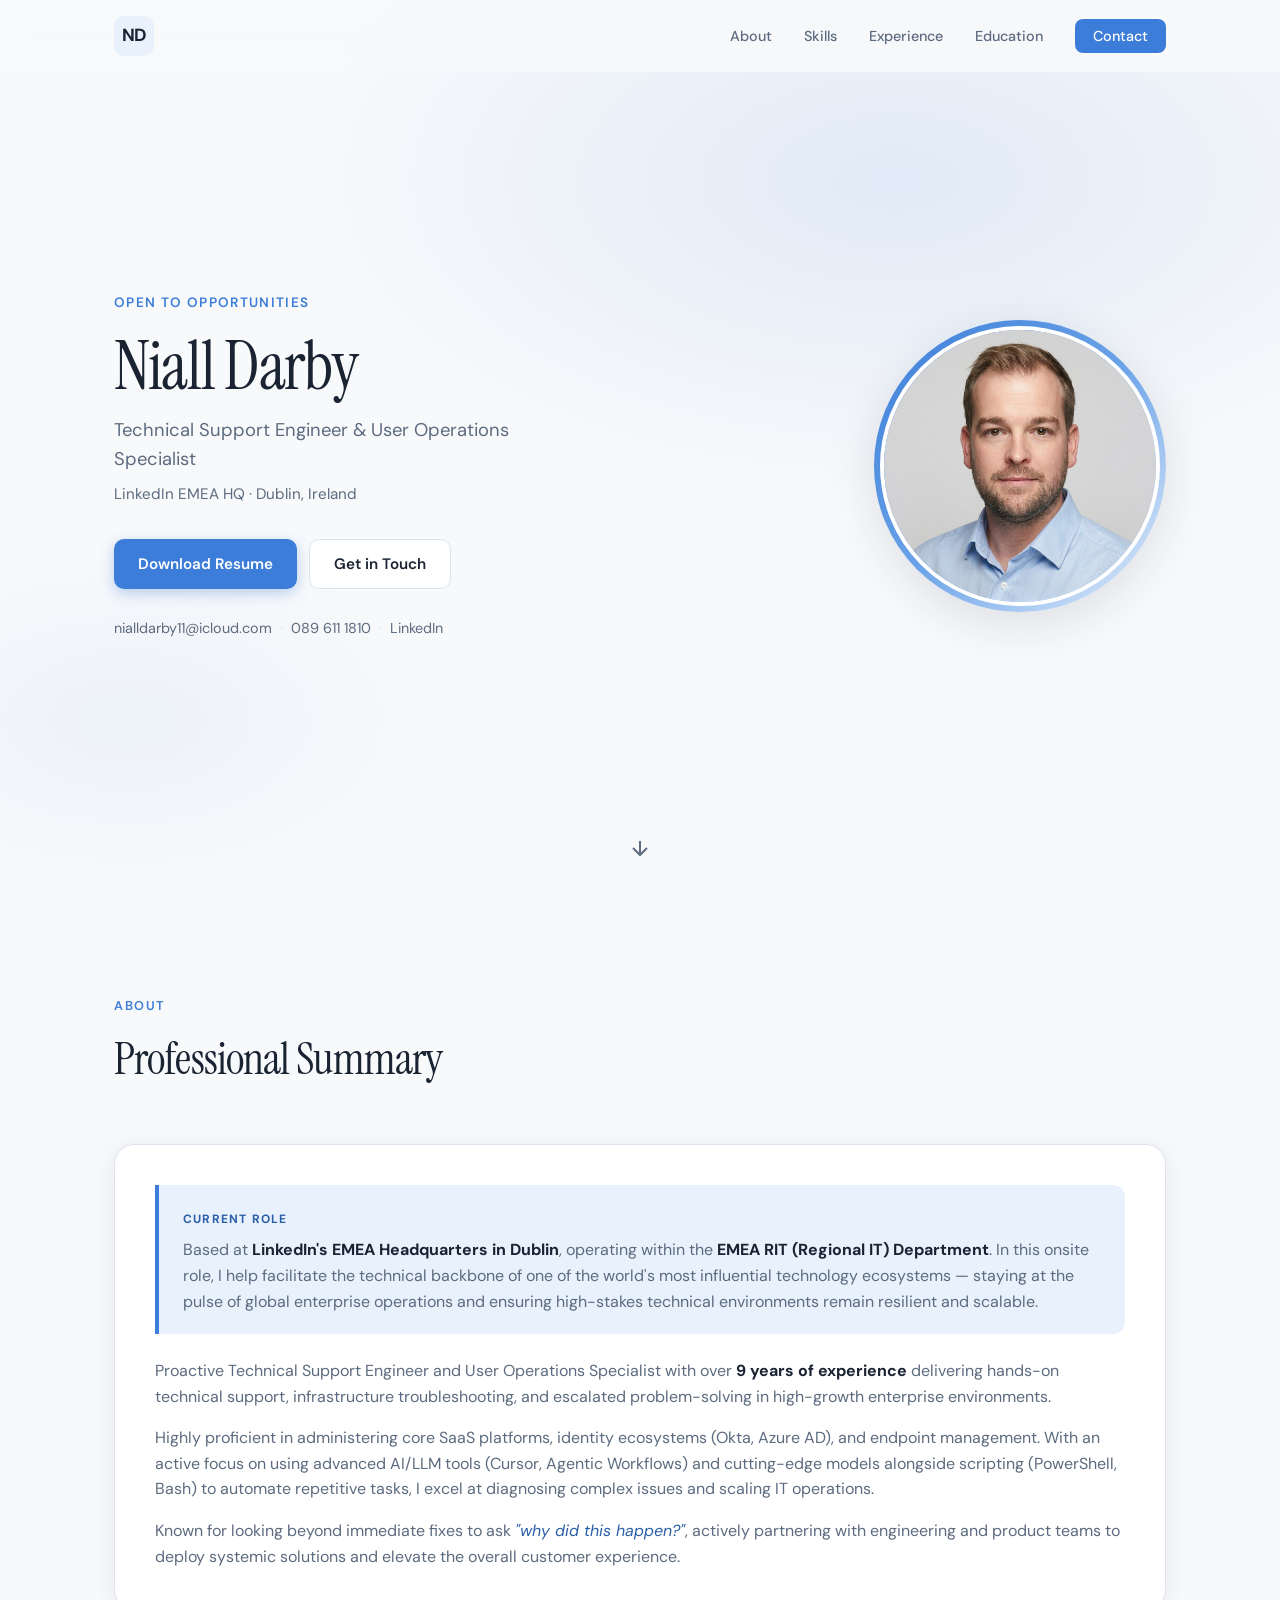
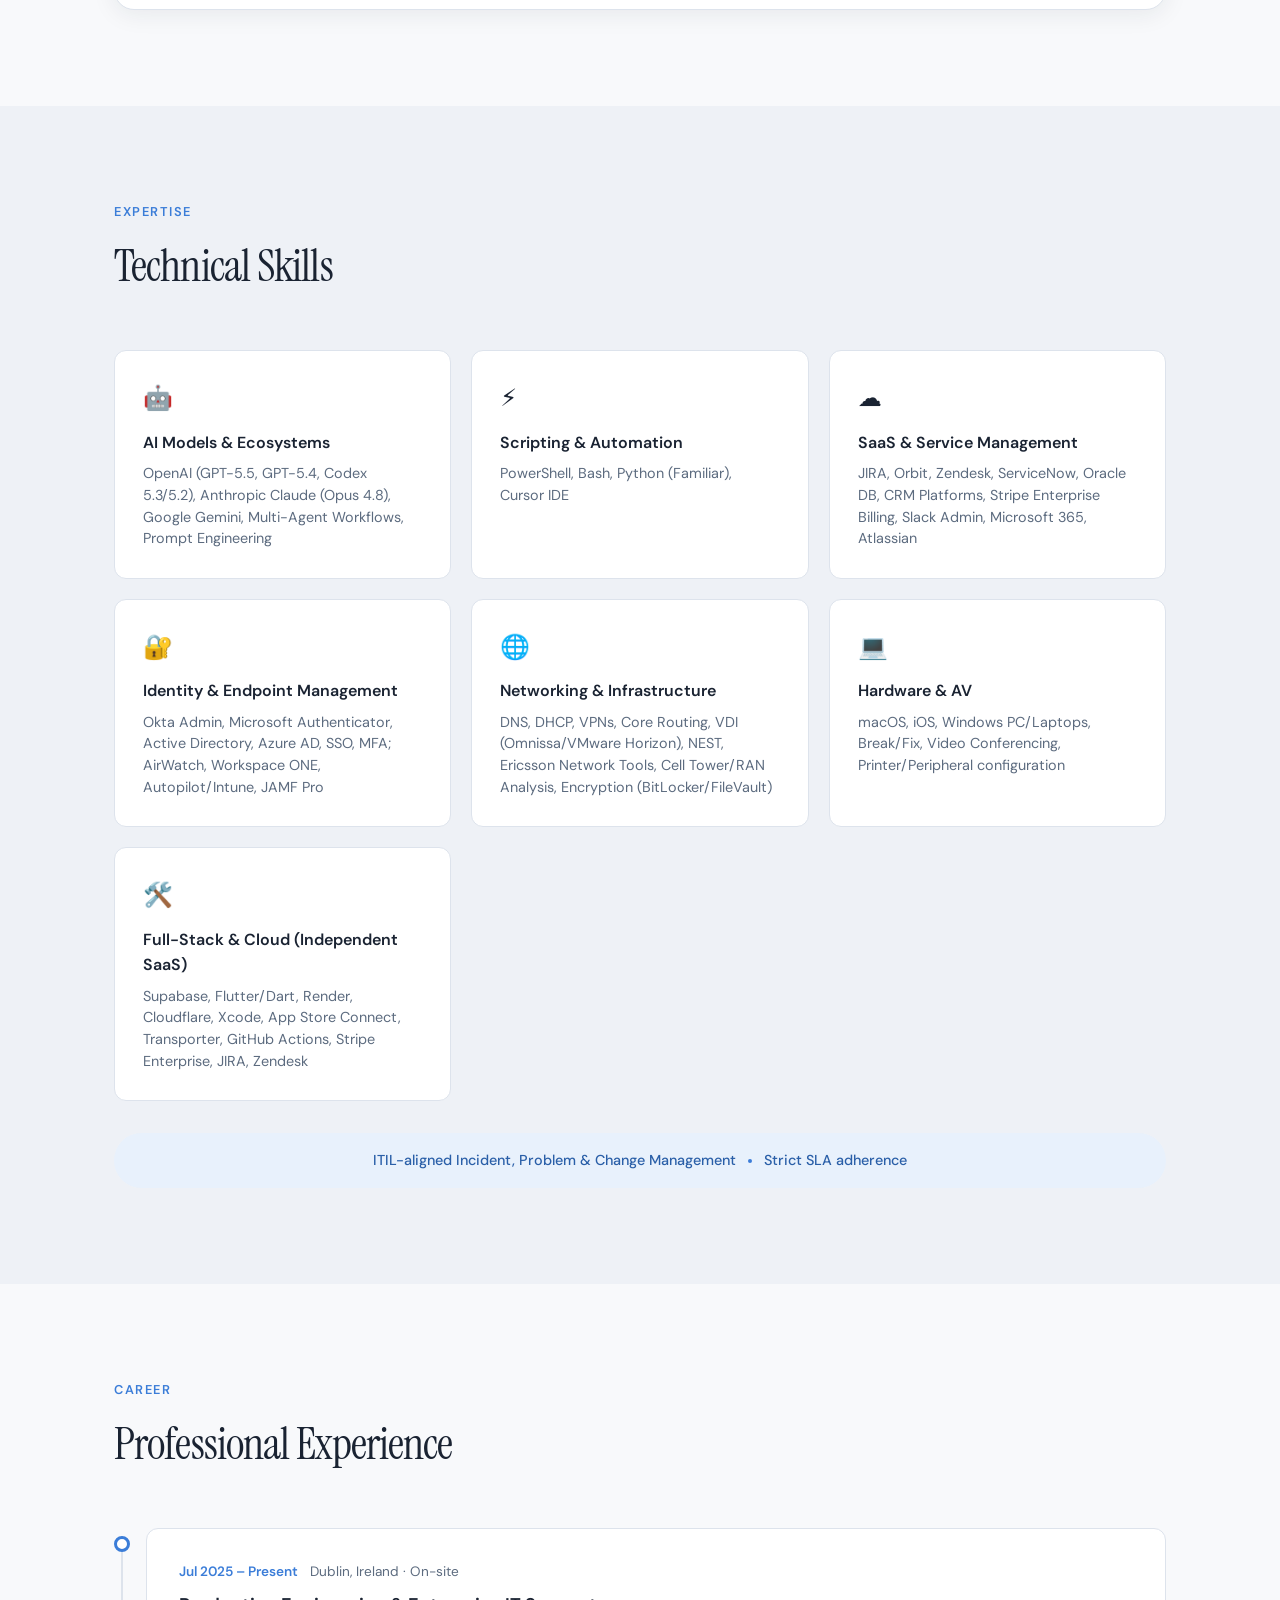
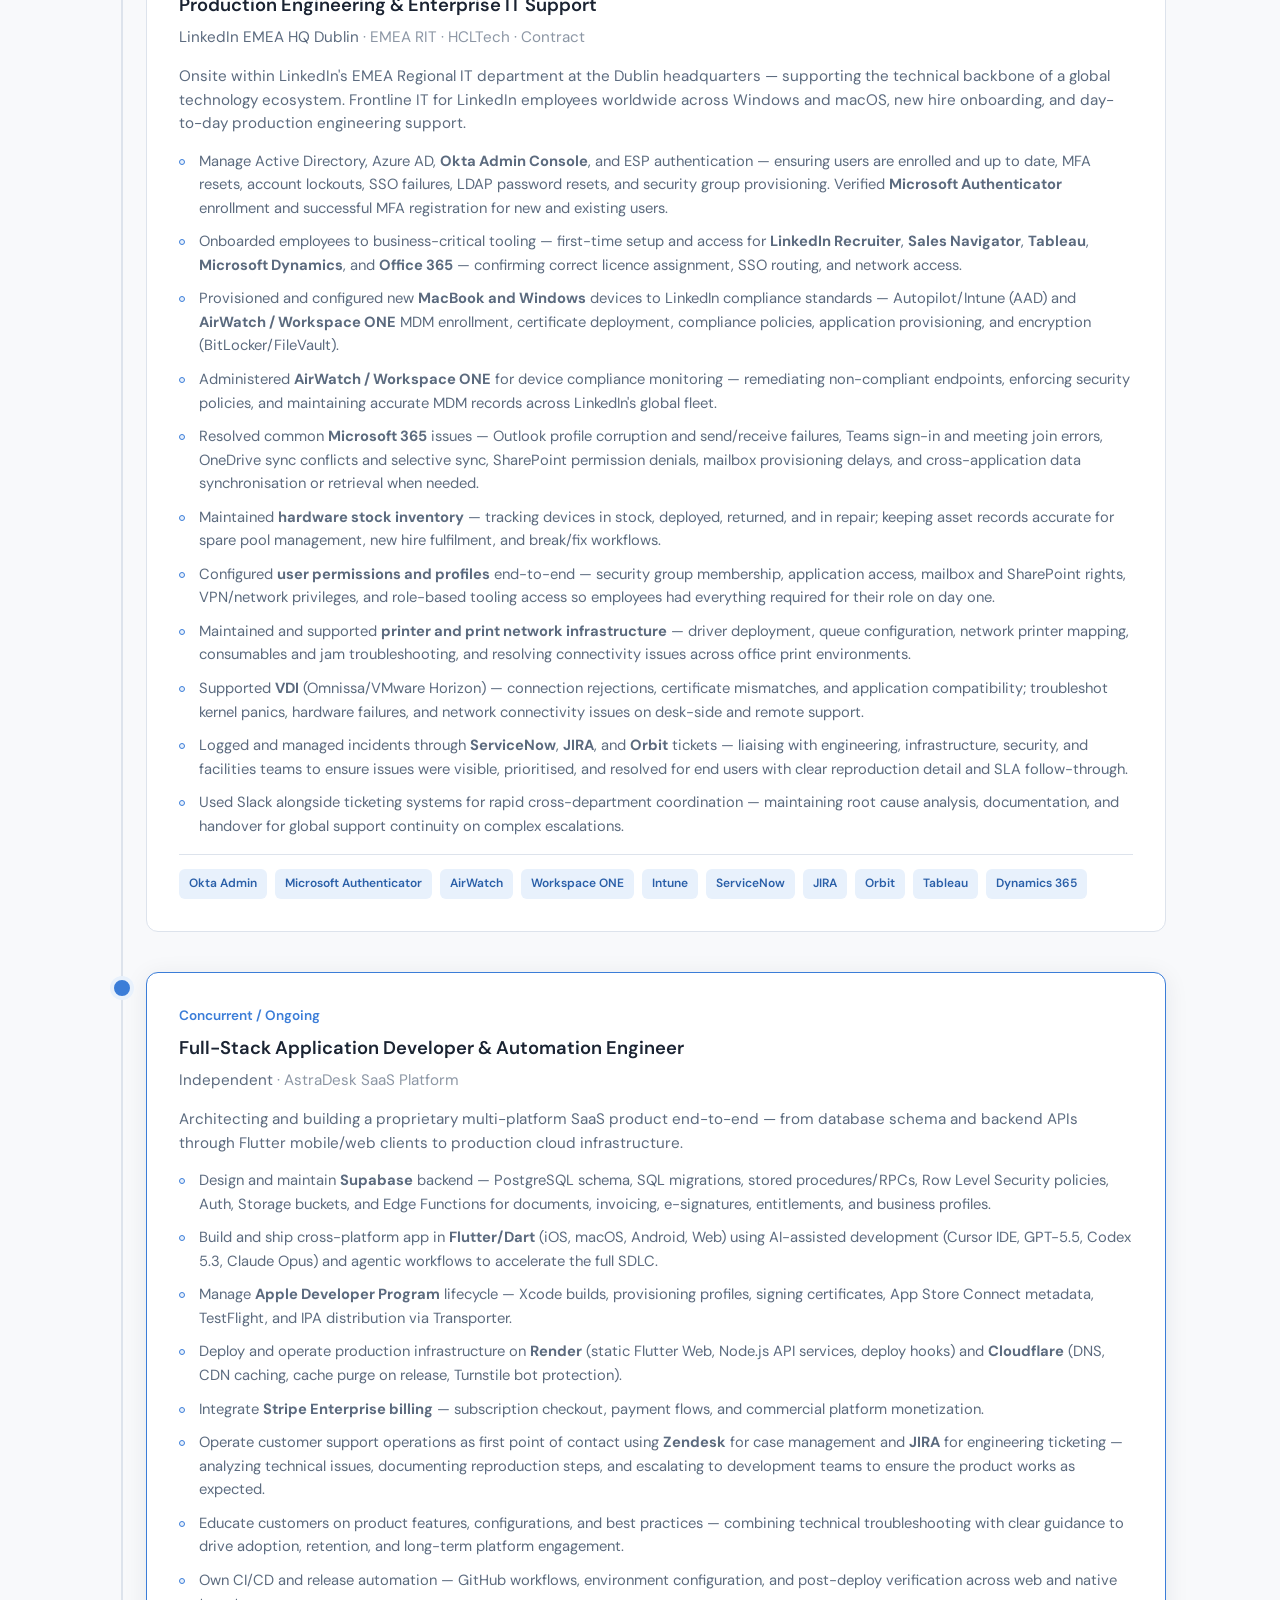
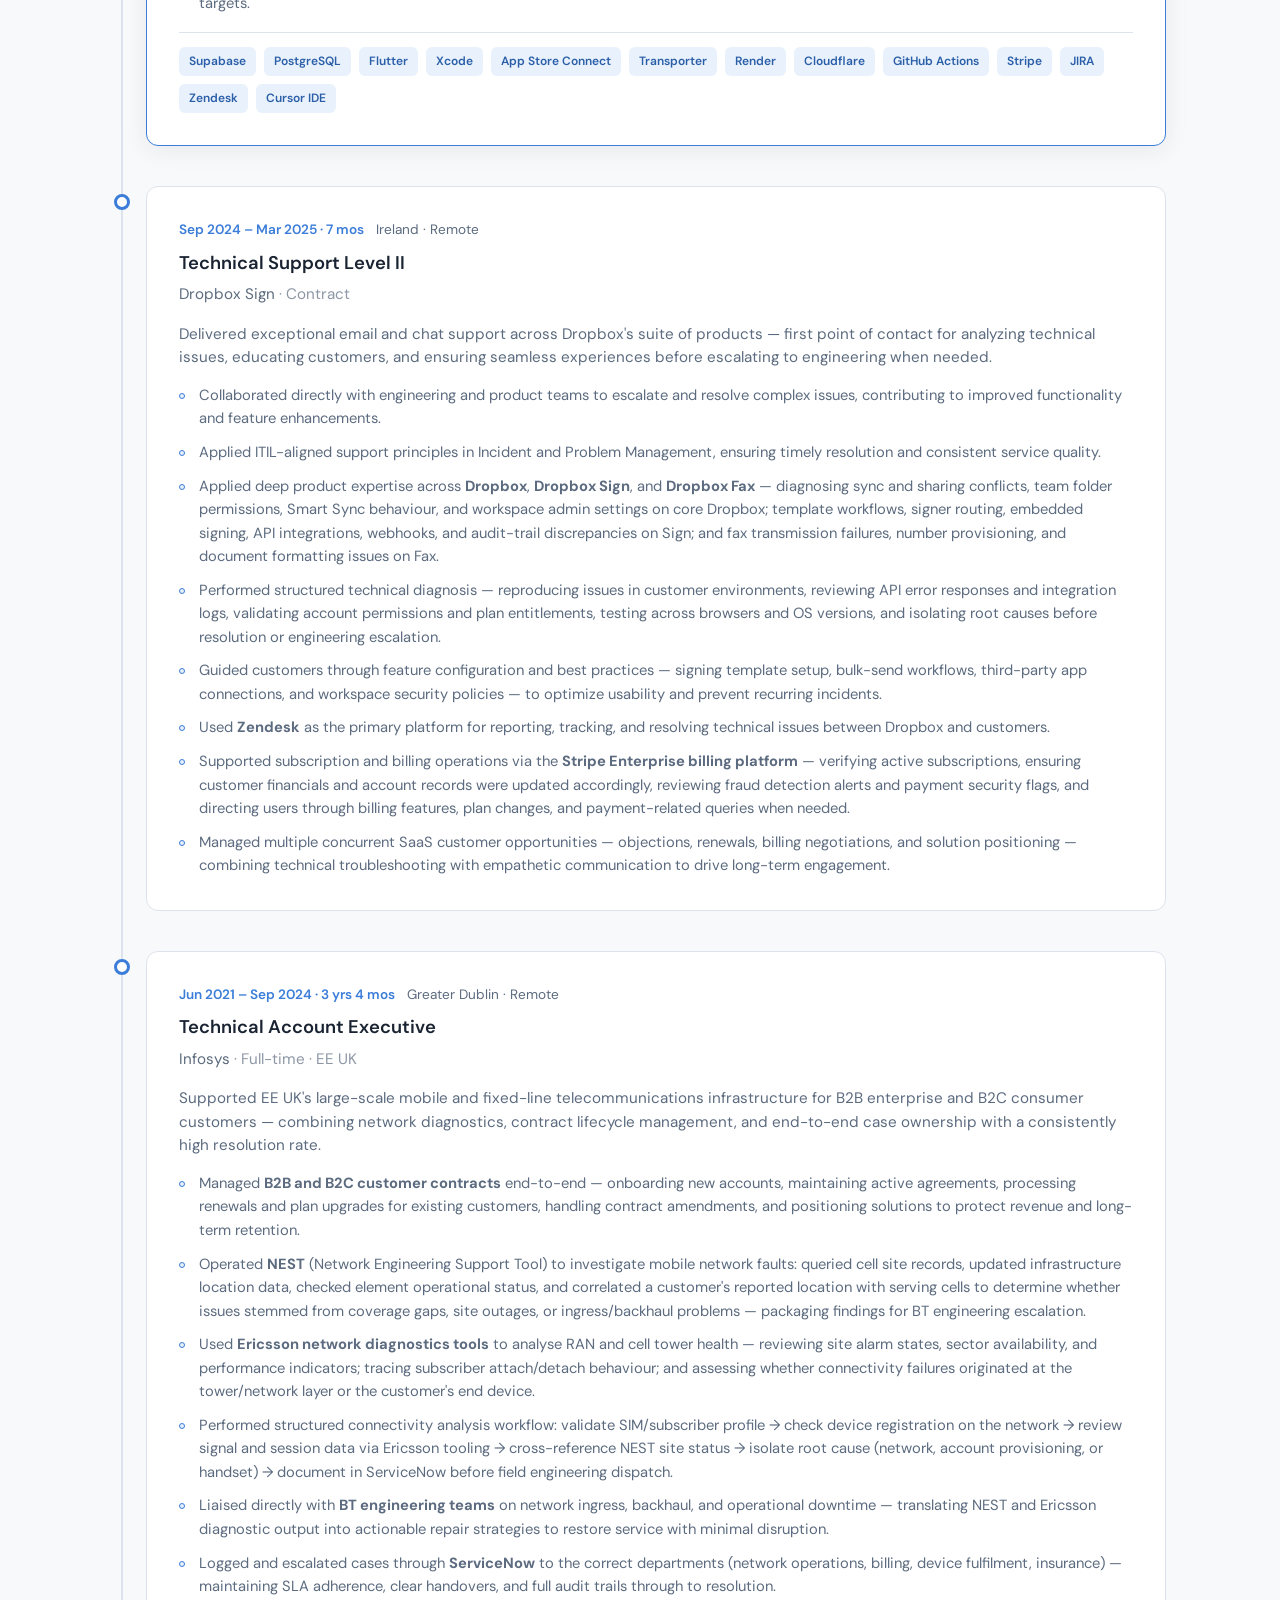
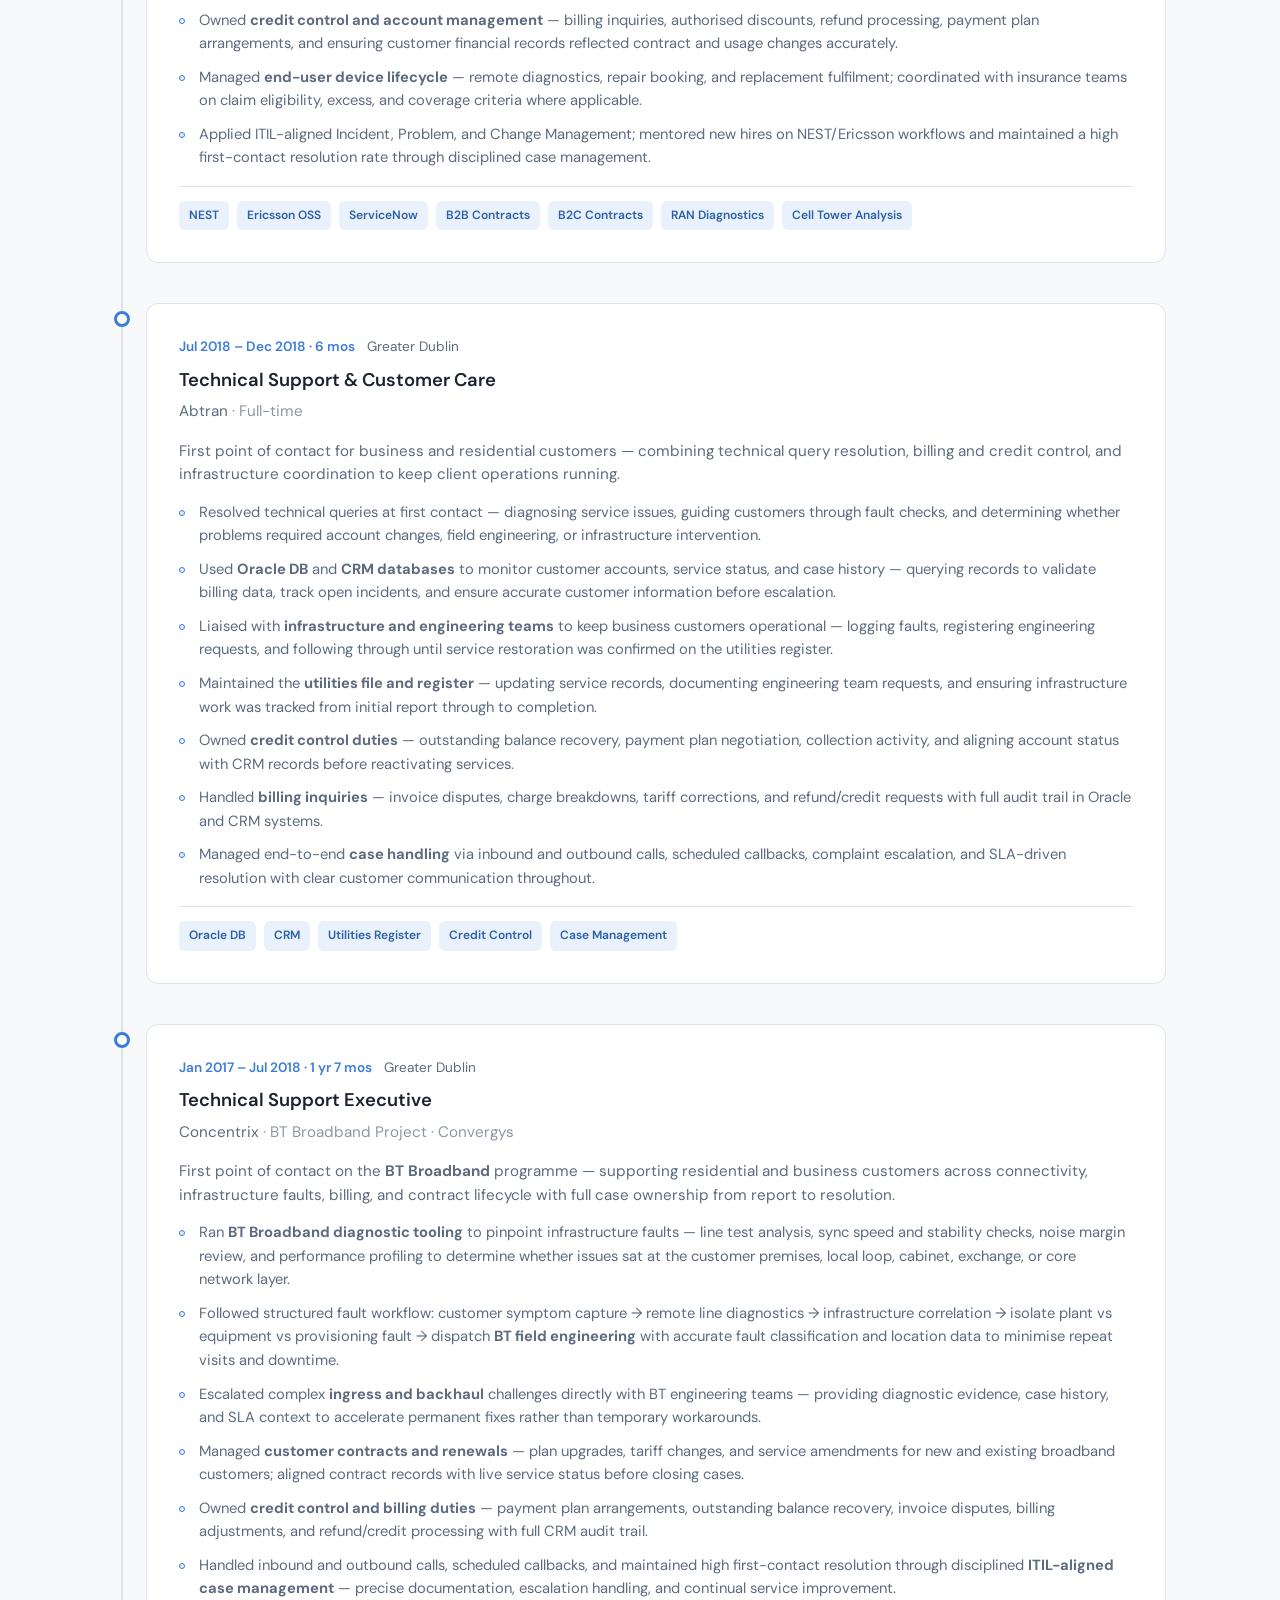
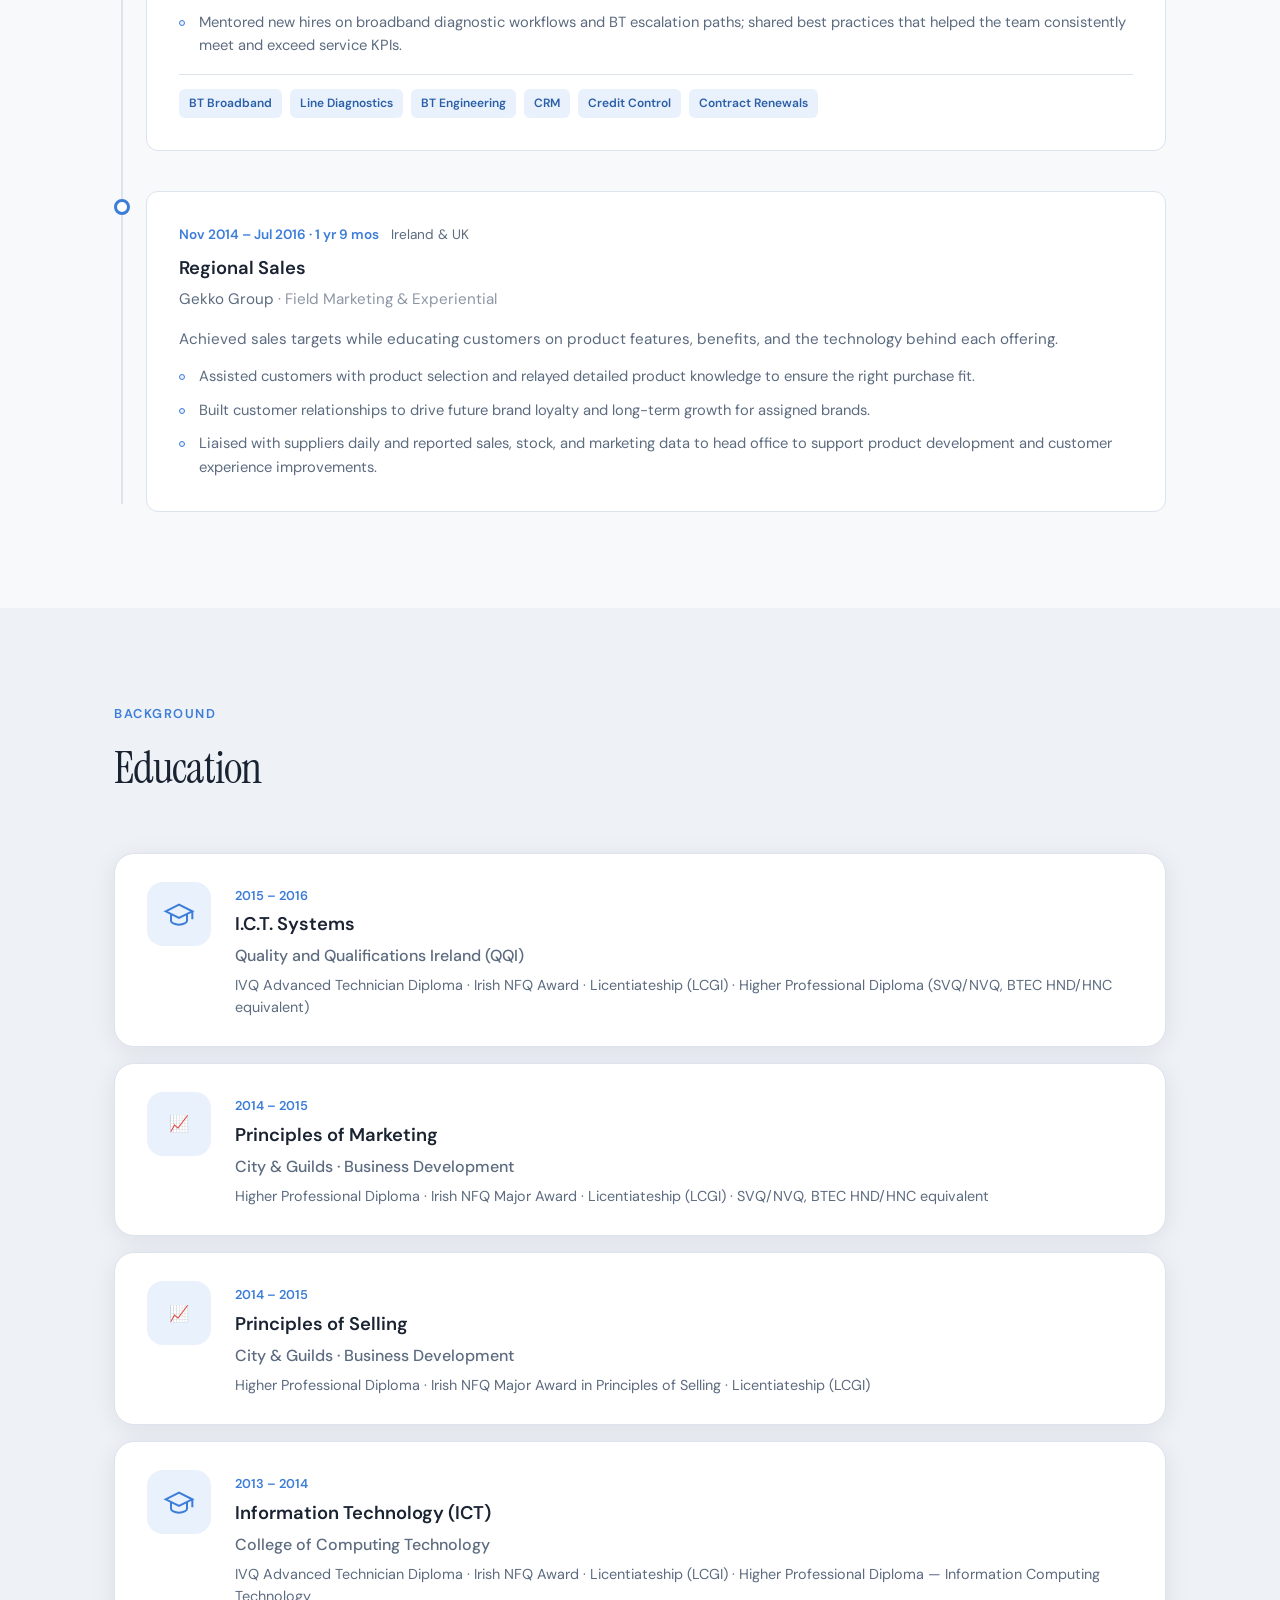
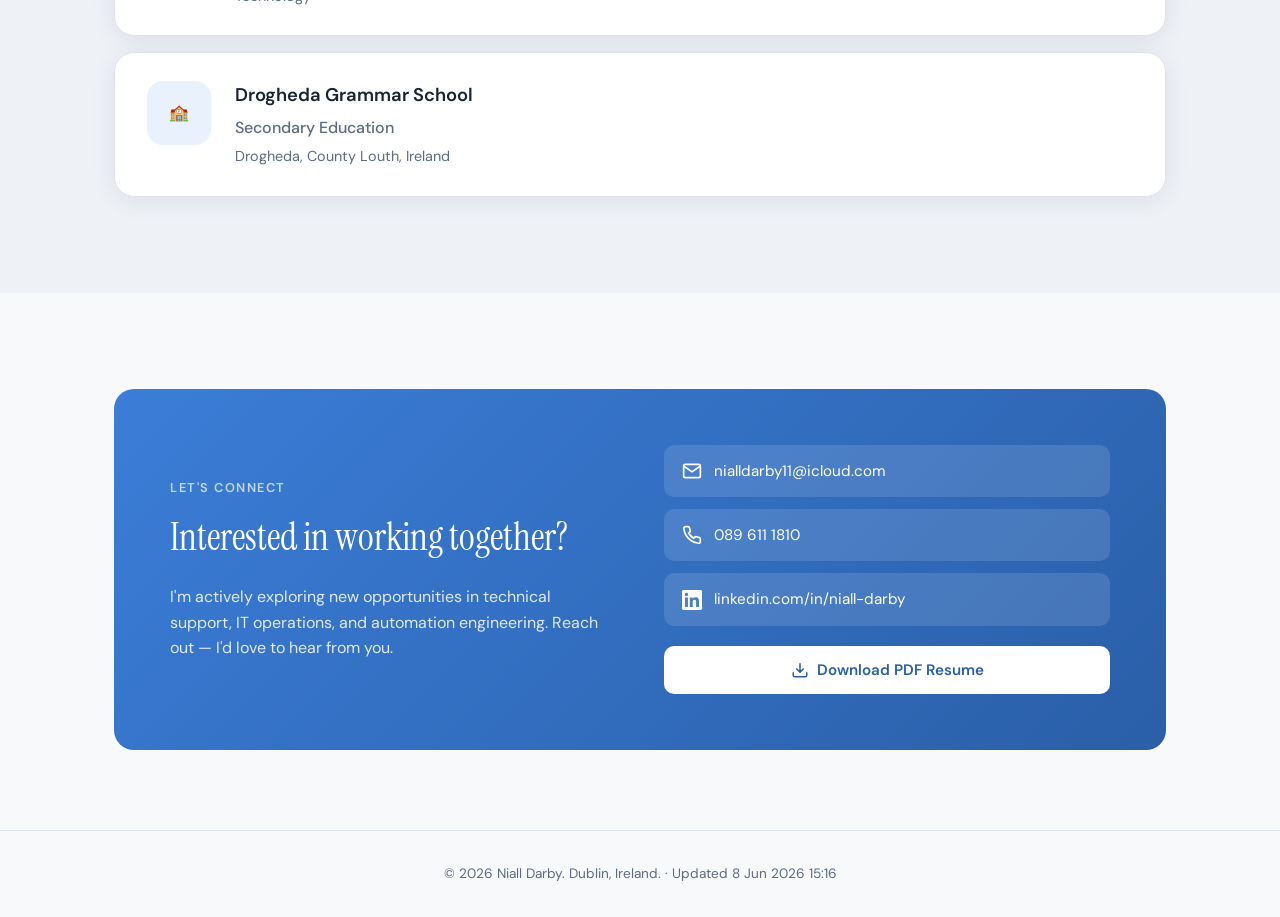
==== commit 0fa4ba4a: "Redeploy: regenerate resume PDF and site updates" ====
--- a/index.html
+++ b/index.html
@@ -318,13 +318,54 @@
           <span class="section-label">Background</span>
           <h2>Education</h2>
         </div>
-        <div class="education-card">
-          <div class="education-icon">
-            <svg width="32" height="32" viewBox="0 0 24 24" fill="none" stroke="currentColor" stroke-width="1.5"><path d="M22 10v6M2 10l10-5 10 5-10 5z"/><path d="M6 12v5c0 1.5 2.7 3 6 3s6-1.5 6-3v-5"/></svg>
-          </div>
-          <div>
-            <h3>Degree in Information Technology</h3>
-            <p>Quality and Qualifications Ireland (QQI)</p>
+        <div class="education-grid">
+          <div class="education-card">
+            <div class="education-icon">
+              <svg width="32" height="32" viewBox="0 0 24 24" fill="none" stroke="currentColor" stroke-width="1.5"><path d="M22 10v6M2 10l10-5 10 5-10 5z"/><path d="M6 12v5c0 1.5 2.7 3 6 3s6-1.5 6-3v-5"/></svg>
+            </div>
+            <div>
+              <span class="education-date">2015 – 2016</span>
+              <h3>I.C.T. Systems</h3>
+              <p class="education-org">Quality and Qualifications Ireland (QQI)</p>
+              <p class="education-detail">IVQ Advanced Technician Diploma · Irish NFQ Award · Licentiateship (LCGI) · Higher Professional Diploma (SVQ/NVQ, BTEC HND/HNC equivalent)</p>
+            </div>
+          </div>
+          <div class="education-card">
+            <div class="education-icon">📈</div>
+            <div>
+              <span class="education-date">2014 – 2015</span>
+              <h3>Principles of Marketing</h3>
+              <p class="education-org">City &amp; Guilds · Business Development</p>
+              <p class="education-detail">Higher Professional Diploma · Irish NFQ Major Award · Licentiateship (LCGI) · SVQ/NVQ, BTEC HND/HNC equivalent</p>
+            </div>
+          </div>
+          <div class="education-card">
+            <div class="education-icon">📈</div>
+            <div>
+              <span class="education-date">2014 – 2015</span>
+              <h3>Principles of Selling</h3>
+              <p class="education-org">City &amp; Guilds · Business Development</p>
+              <p class="education-detail">Higher Professional Diploma · Irish NFQ Major Award in Principles of Selling · Licentiateship (LCGI)</p>
+            </div>
+          </div>
+          <div class="education-card">
+            <div class="education-icon">
+              <svg width="32" height="32" viewBox="0 0 24 24" fill="none" stroke="currentColor" stroke-width="1.5"><path d="M22 10v6M2 10l10-5 10 5-10 5z"/><path d="M6 12v5c0 1.5 2.7 3 6 3s6-1.5 6-3v-5"/></svg>
+            </div>
+            <div>
+              <span class="education-date">2013 – 2014</span>
+              <h3>Information Technology (ICT)</h3>
+              <p class="education-org">College of Computing Technology</p>
+              <p class="education-detail">IVQ Advanced Technician Diploma · Irish NFQ Award · Licentiateship (LCGI) · Higher Professional Diploma — Information Computing Technology</p>
+            </div>
+          </div>
+          <div class="education-card">
+            <div class="education-icon">🏫</div>
+            <div>
+              <h3>Drogheda Grammar School</h3>
+              <p class="education-org">Secondary Education</p>
+              <p class="education-detail">Drogheda, County Louth, Ireland</p>
+            </div>
           </div>
         </div>
       </div>
@@ -363,7 +404,7 @@
 
   <footer class="footer">
     <div class="container">
-      <p>&copy; 2026 Niall Darby. Dublin, Ireland. · <span id="site-version">Updated 8 Jun 2026 15:11</span></p>
+      <p>&copy; 2026 Niall Darby. Dublin, Ireland. · <span id="site-version">Updated 8 Jun 2026 15:16</span></p>
     </div>
   </footer>
 
--- a/styles.css
+++ b/styles.css
@@ -608,15 +608,41 @@
 }
 
 /* Education */
+.education-grid {
+  display: flex;
+  flex-direction: column;
+  gap: 16px;
+}
+
 .education-card {
   display: flex;
-  align-items: center;
+  align-items: flex-start;
   gap: 24px;
   background: var(--surface);
   border-radius: var(--radius-lg);
-  padding: 36px 40px;
+  padding: 28px 32px;
   border: 1px solid var(--border);
   box-shadow: var(--shadow);
+}
+
+.education-date {
+  display: inline-block;
+  font-size: 0.8rem;
+  font-weight: 600;
+  color: var(--accent);
+  margin-bottom: 4px;
+}
+
+.education-org {
+  font-weight: 500;
+  color: var(--text-muted);
+  margin-bottom: 6px;
+}
+
+.education-detail {
+  font-size: 0.9rem;
+  color: var(--text-muted);
+  line-height: 1.5;
 }
 
 .education-icon {
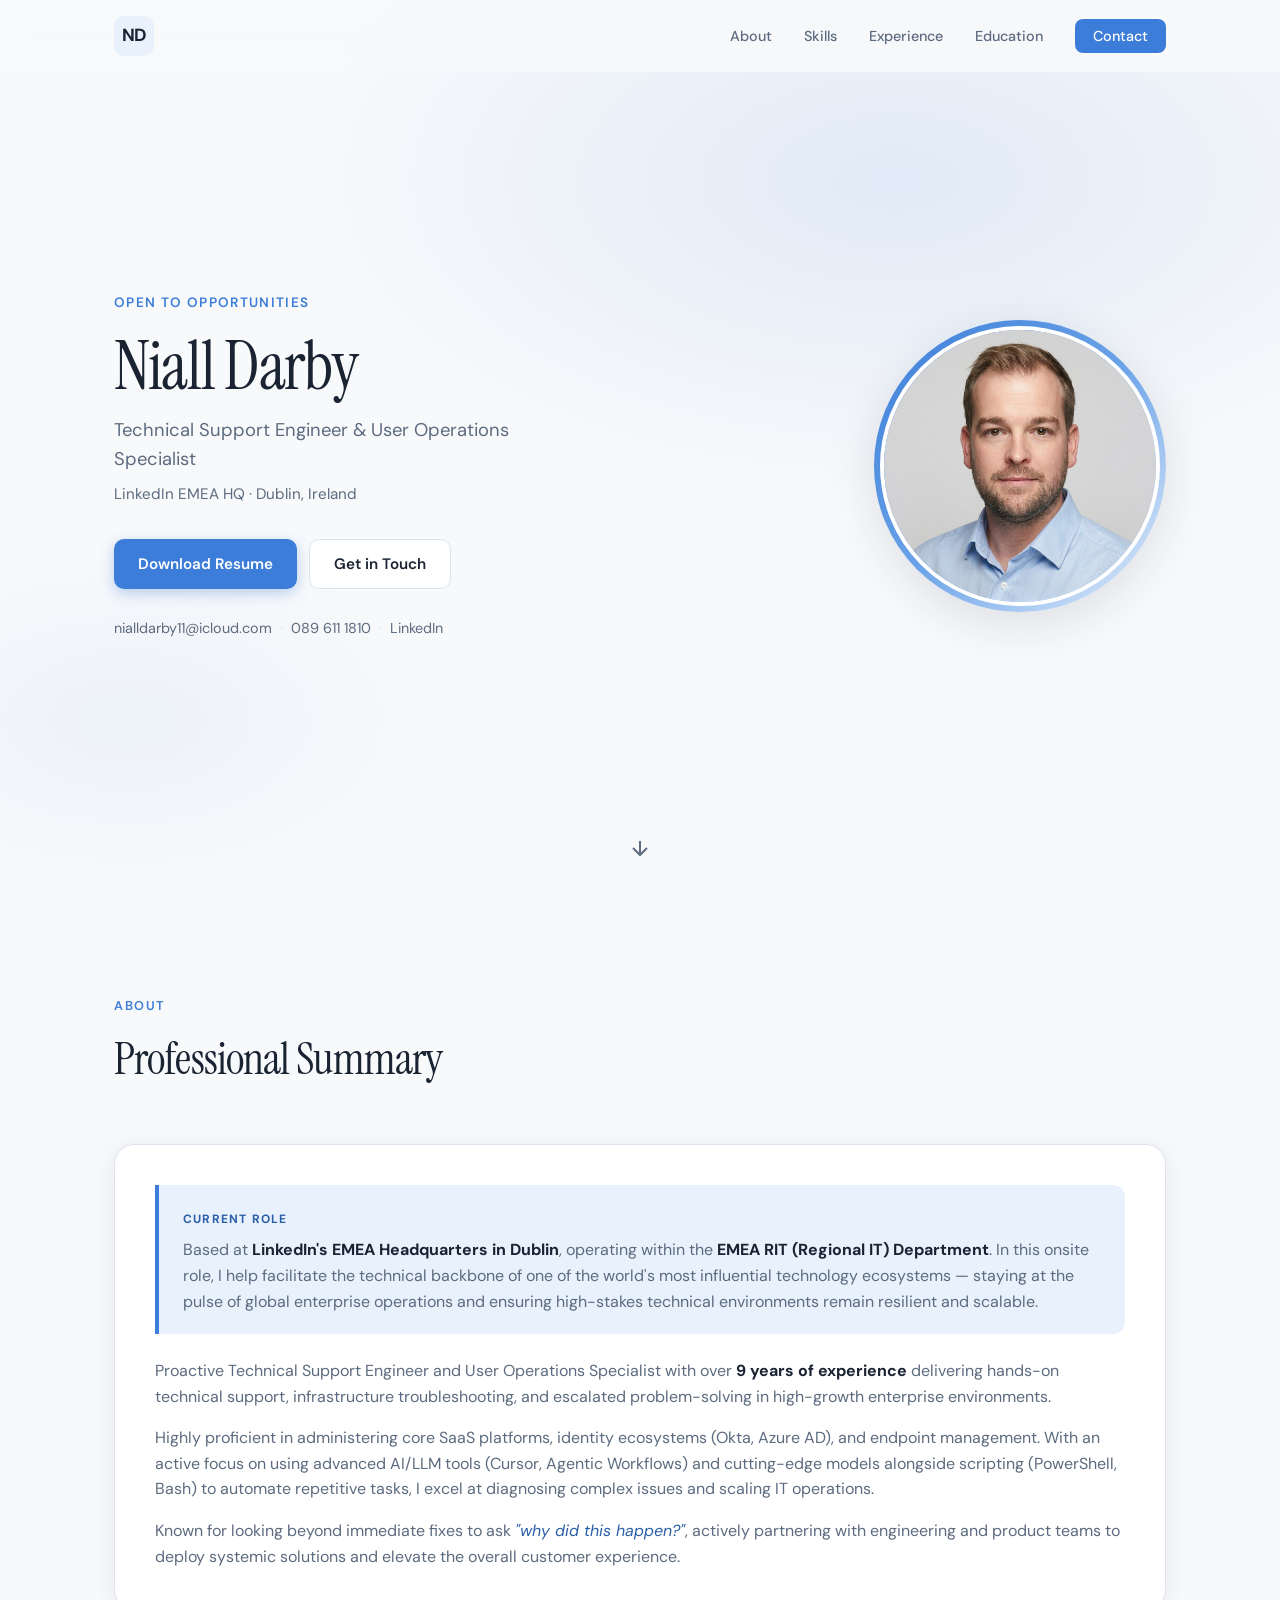
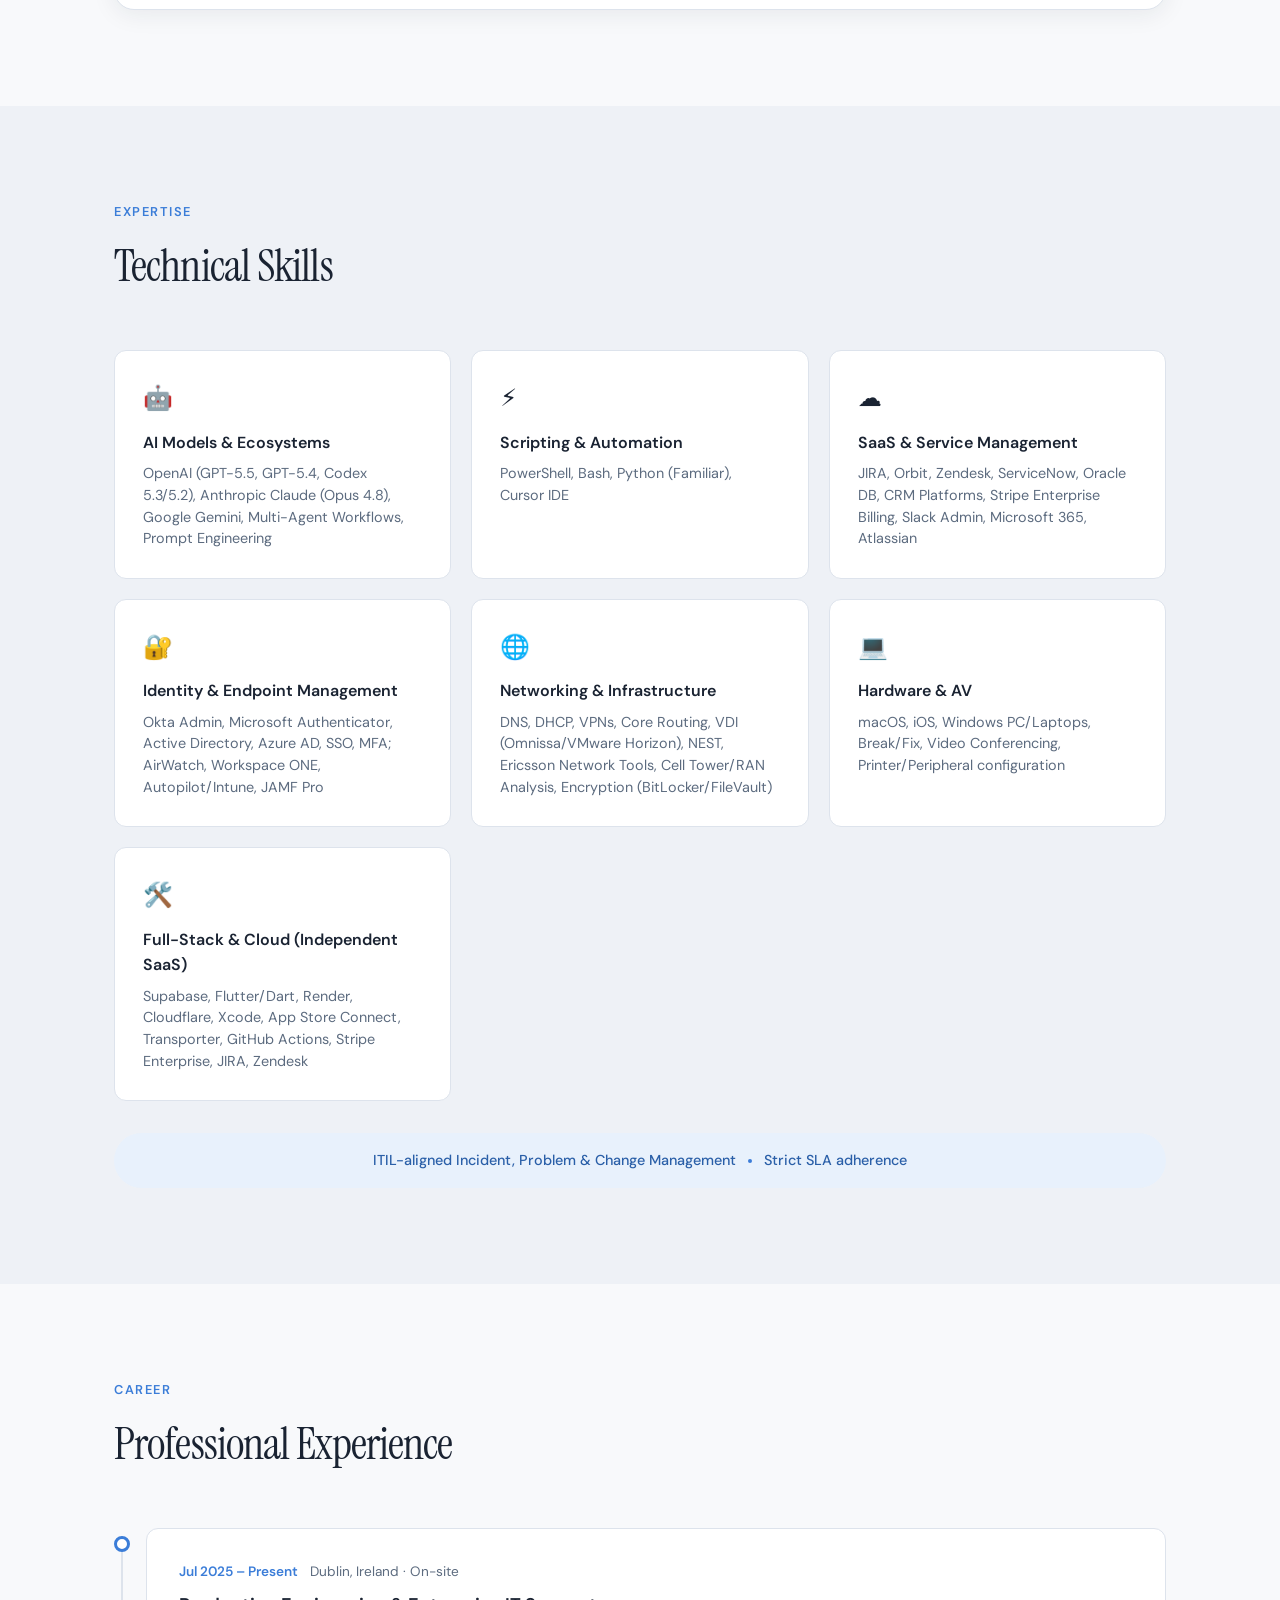
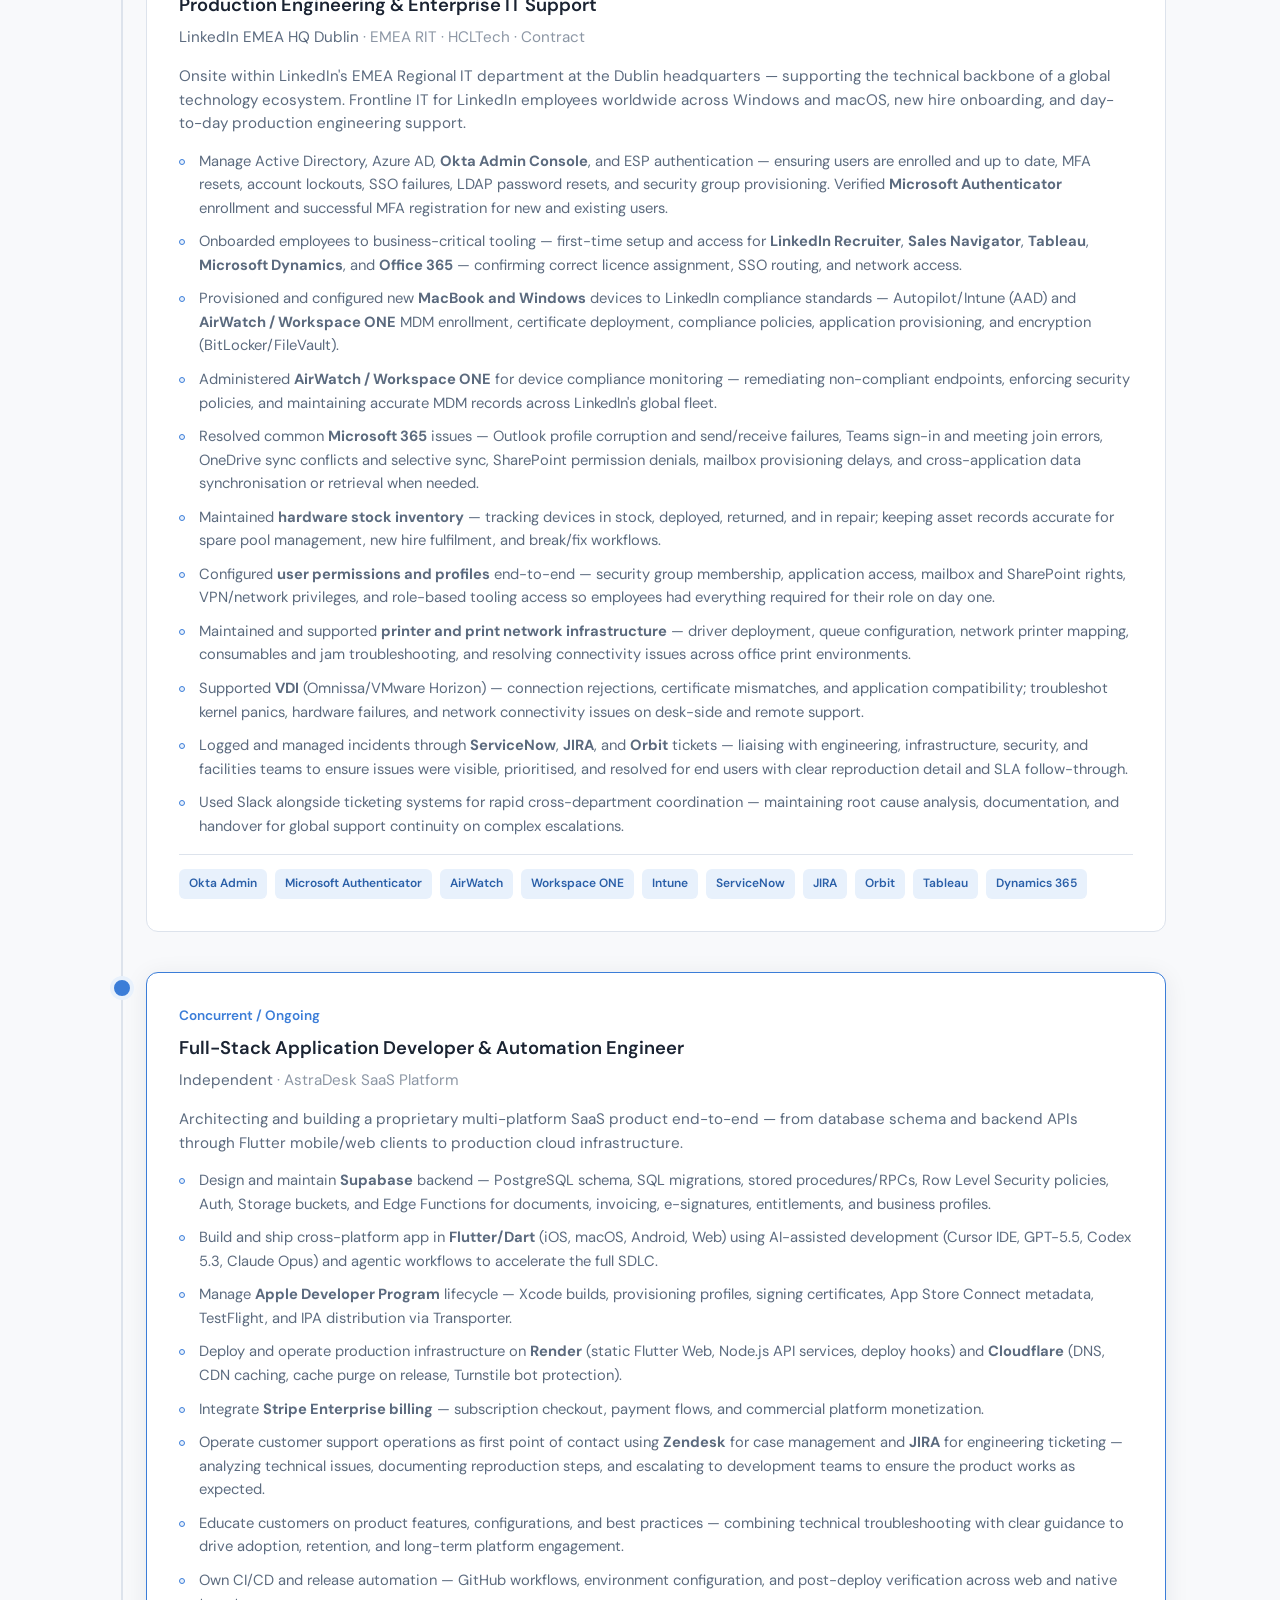
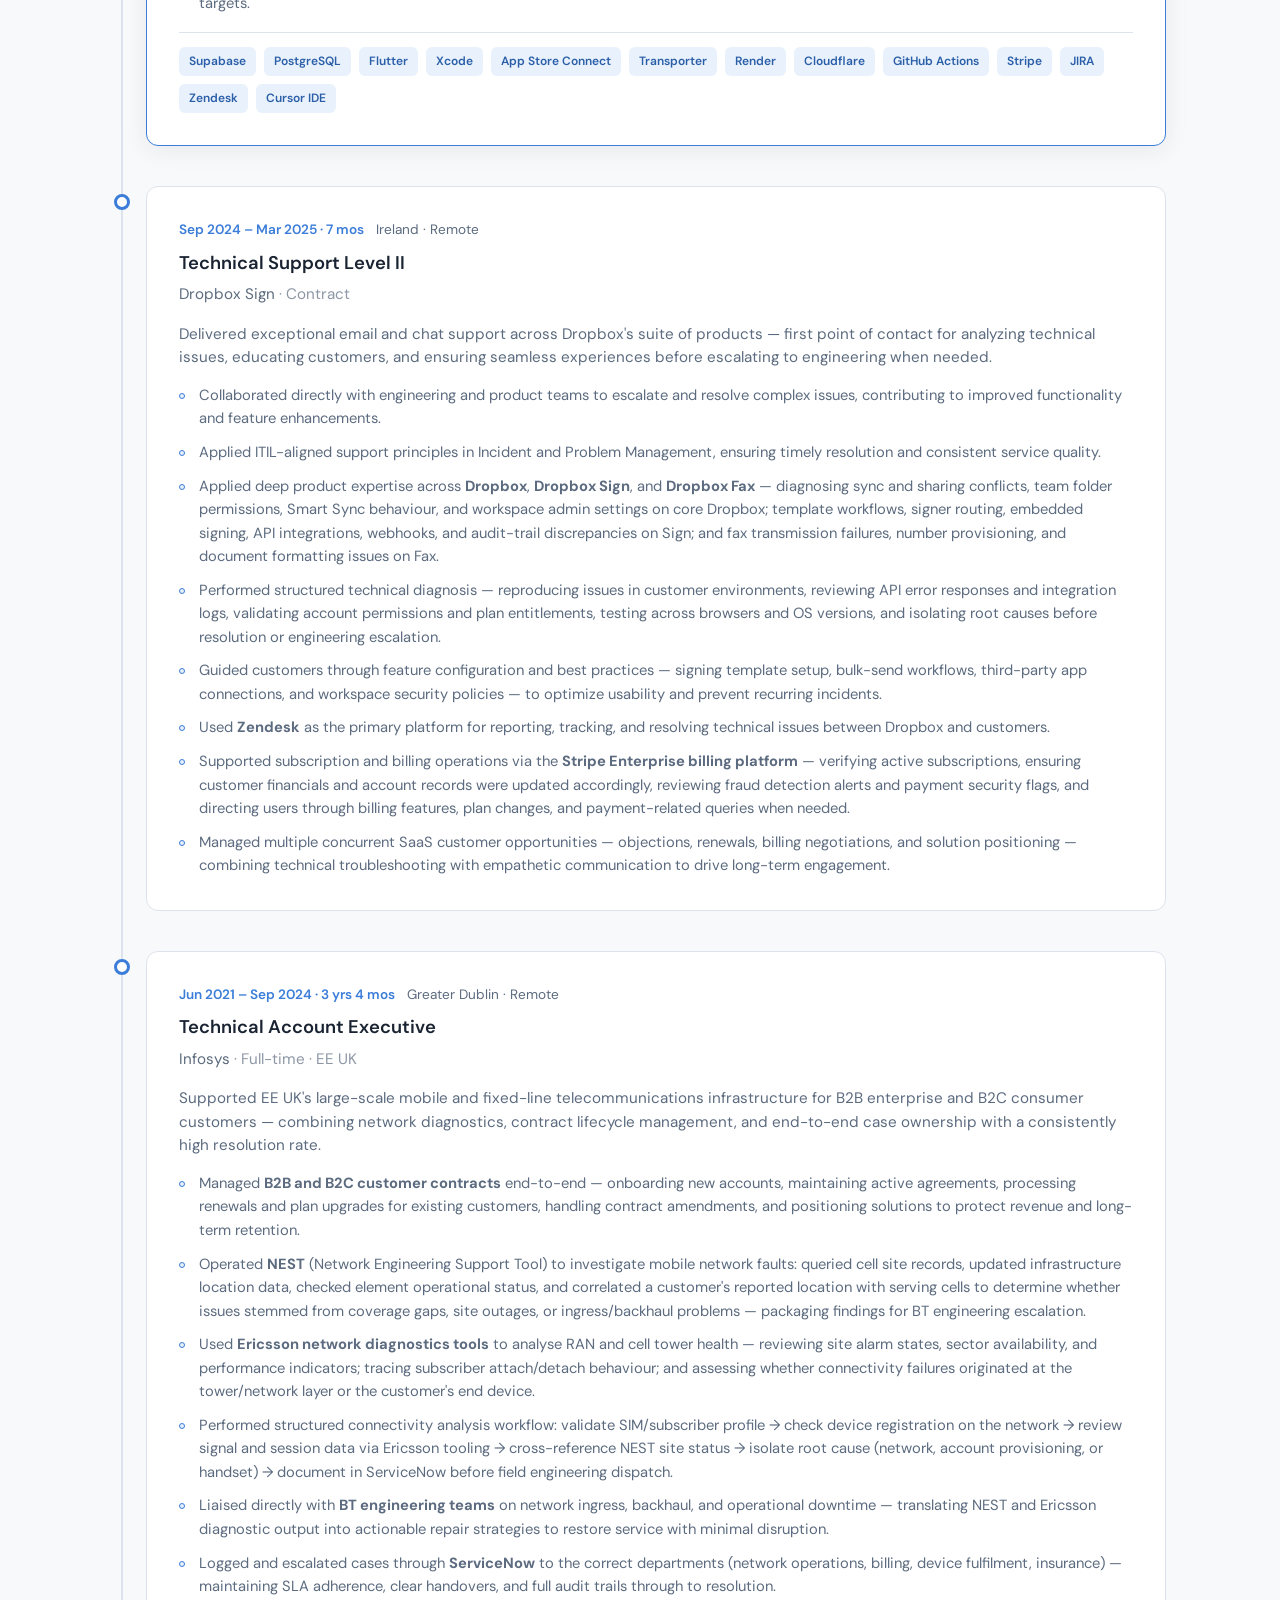
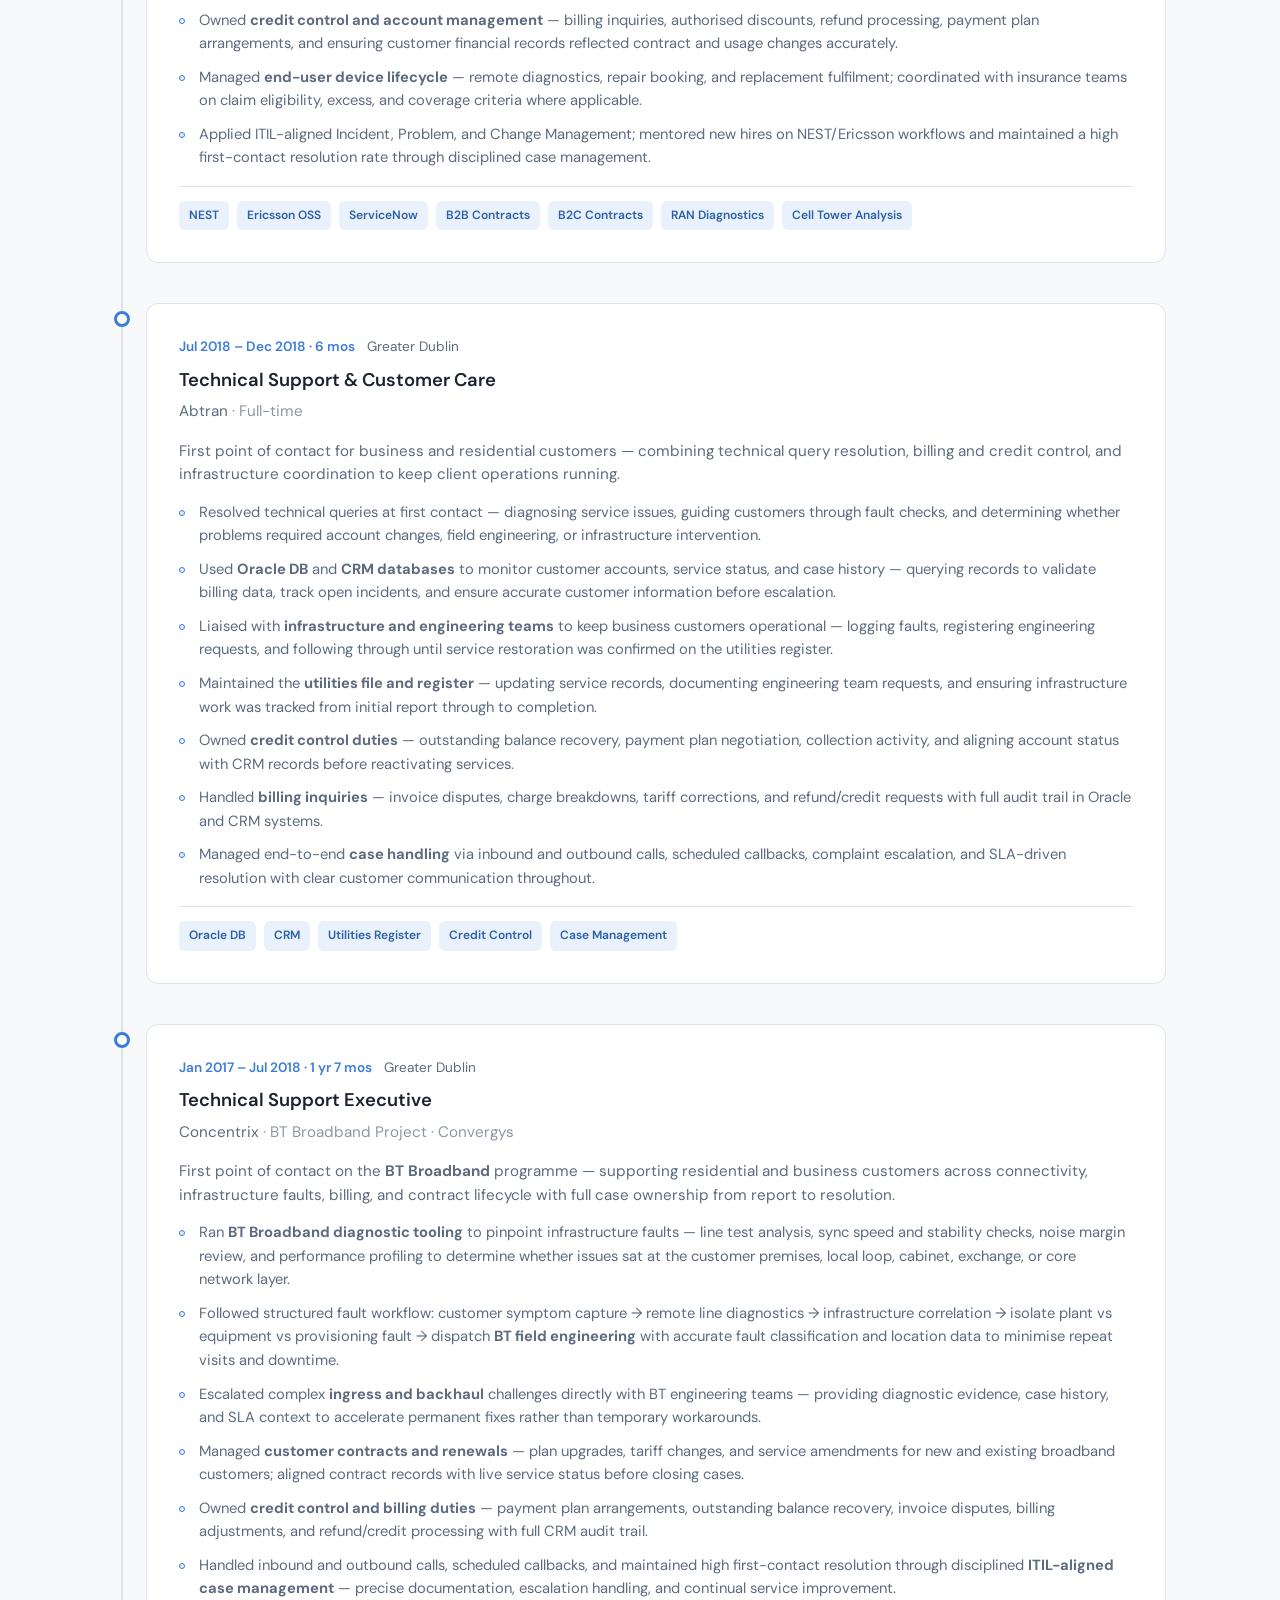
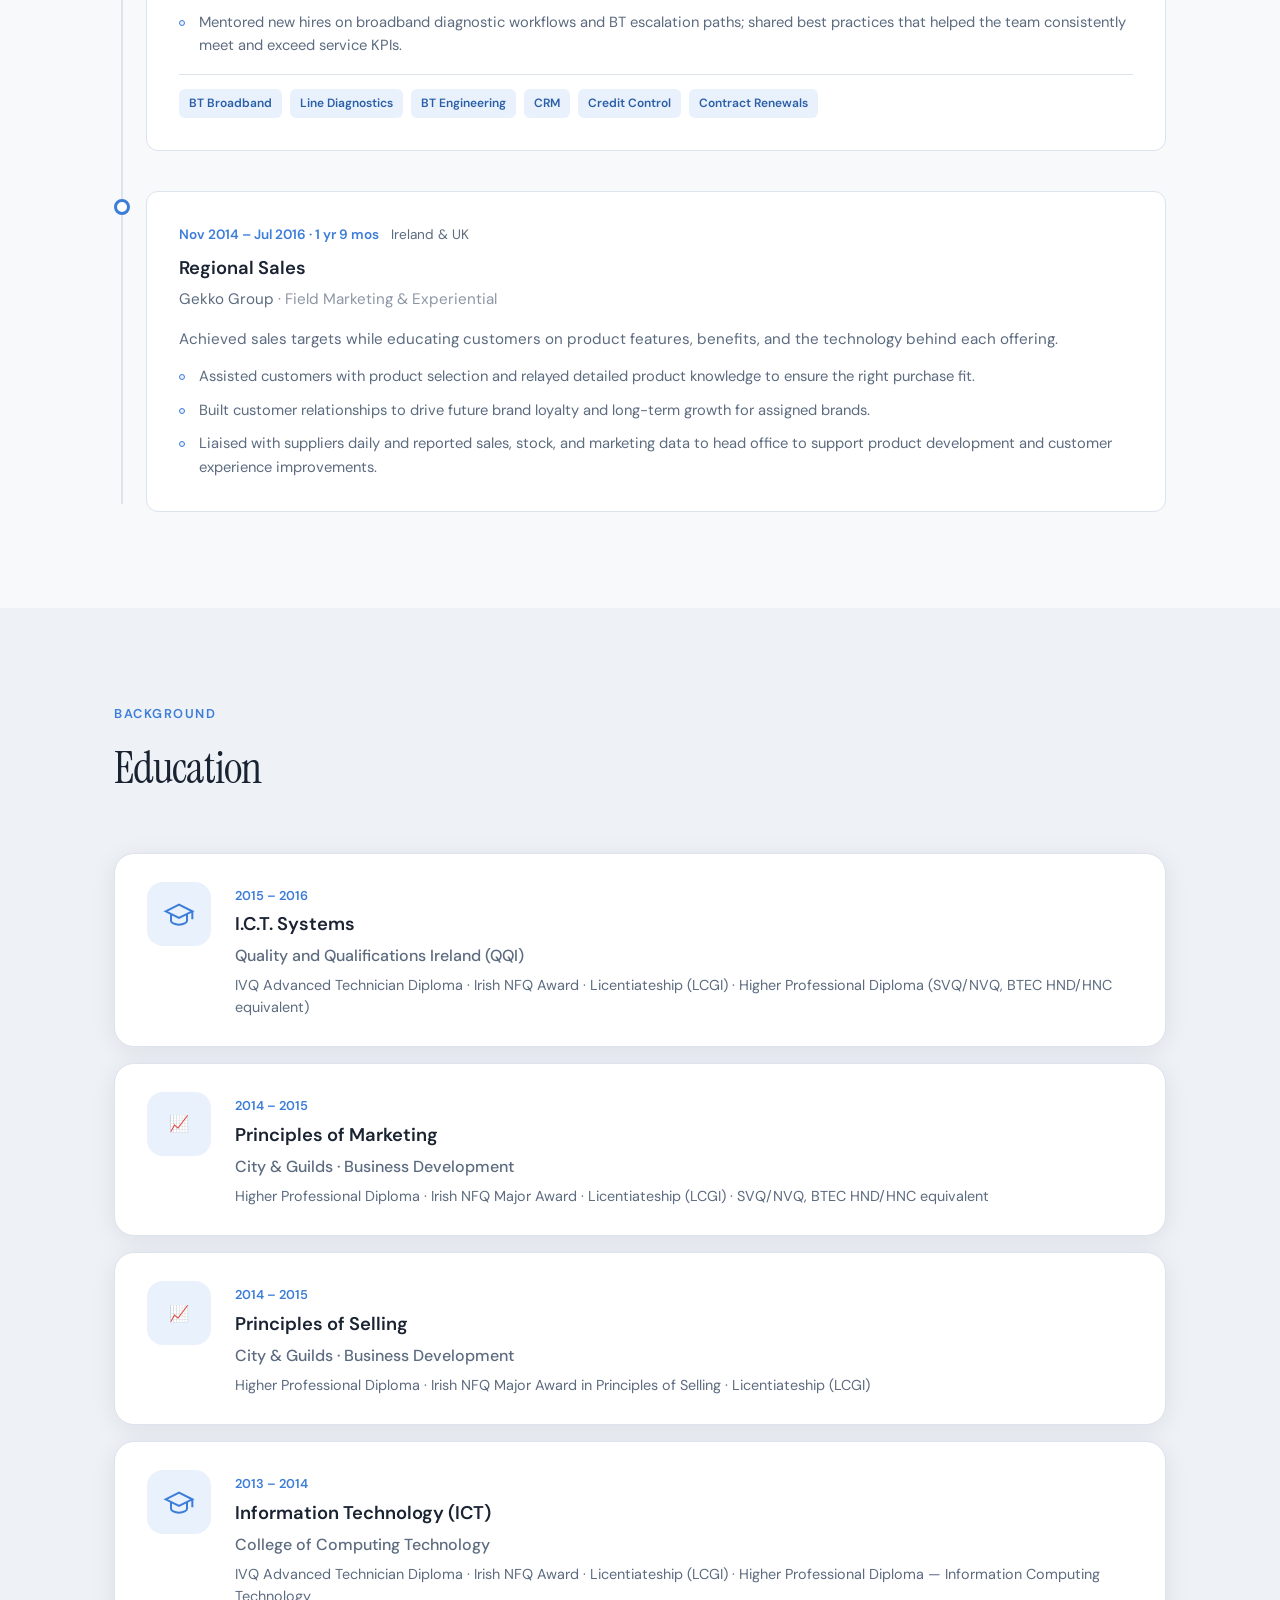
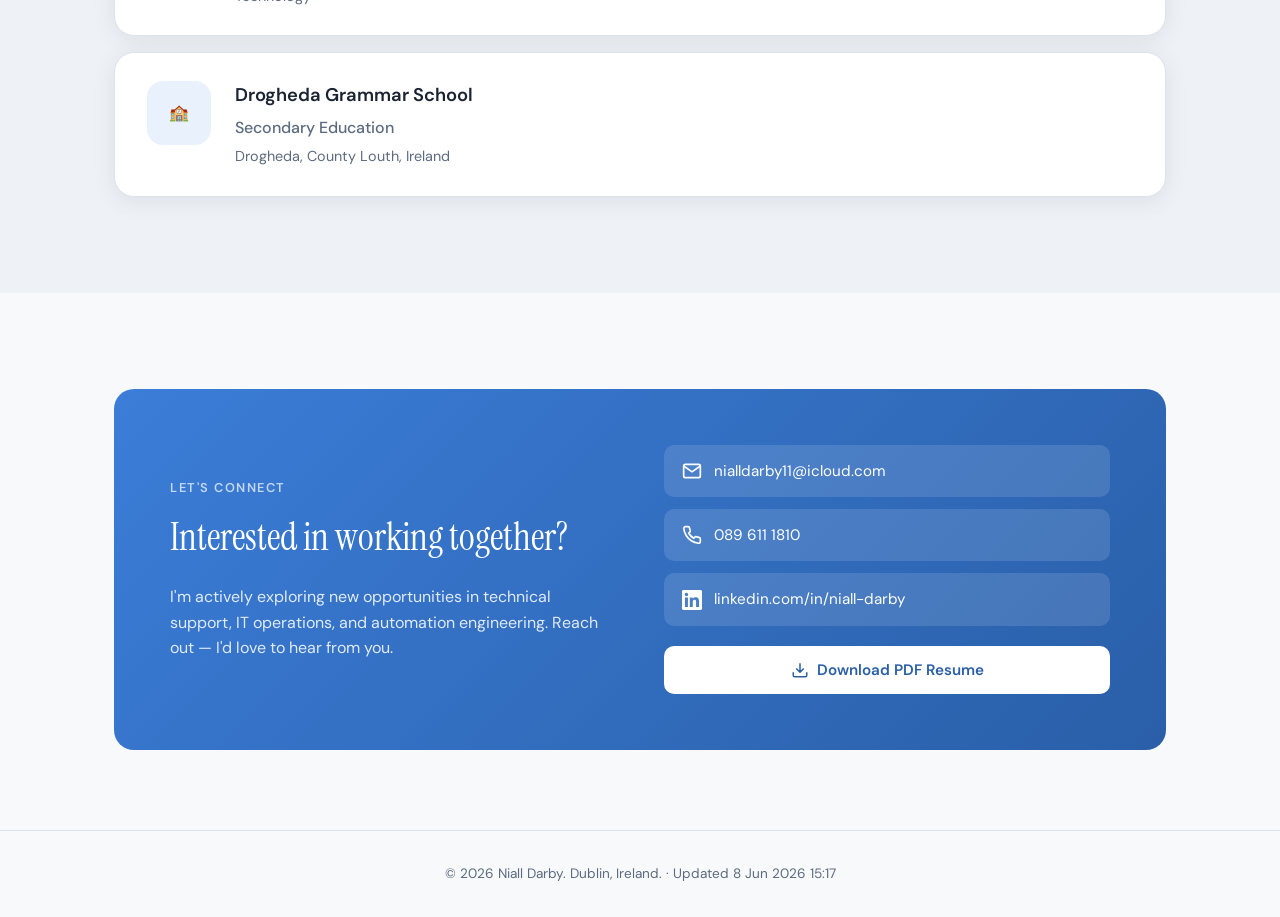
==== commit f213d64d: "Redeploy: regenerate resume PDF and site updates" ====
--- a/index.html
+++ b/index.html
@@ -404,7 +404,7 @@
 
   <footer class="footer">
     <div class="container">
-      <p>&copy; 2026 Niall Darby. Dublin, Ireland. · <span id="site-version">Updated 8 Jun 2026 15:16</span></p>
+      <p>&copy; 2026 Niall Darby. Dublin, Ireland. · <span id="site-version">Updated 8 Jun 2026 15:17</span></p>
     </div>
   </footer>
 
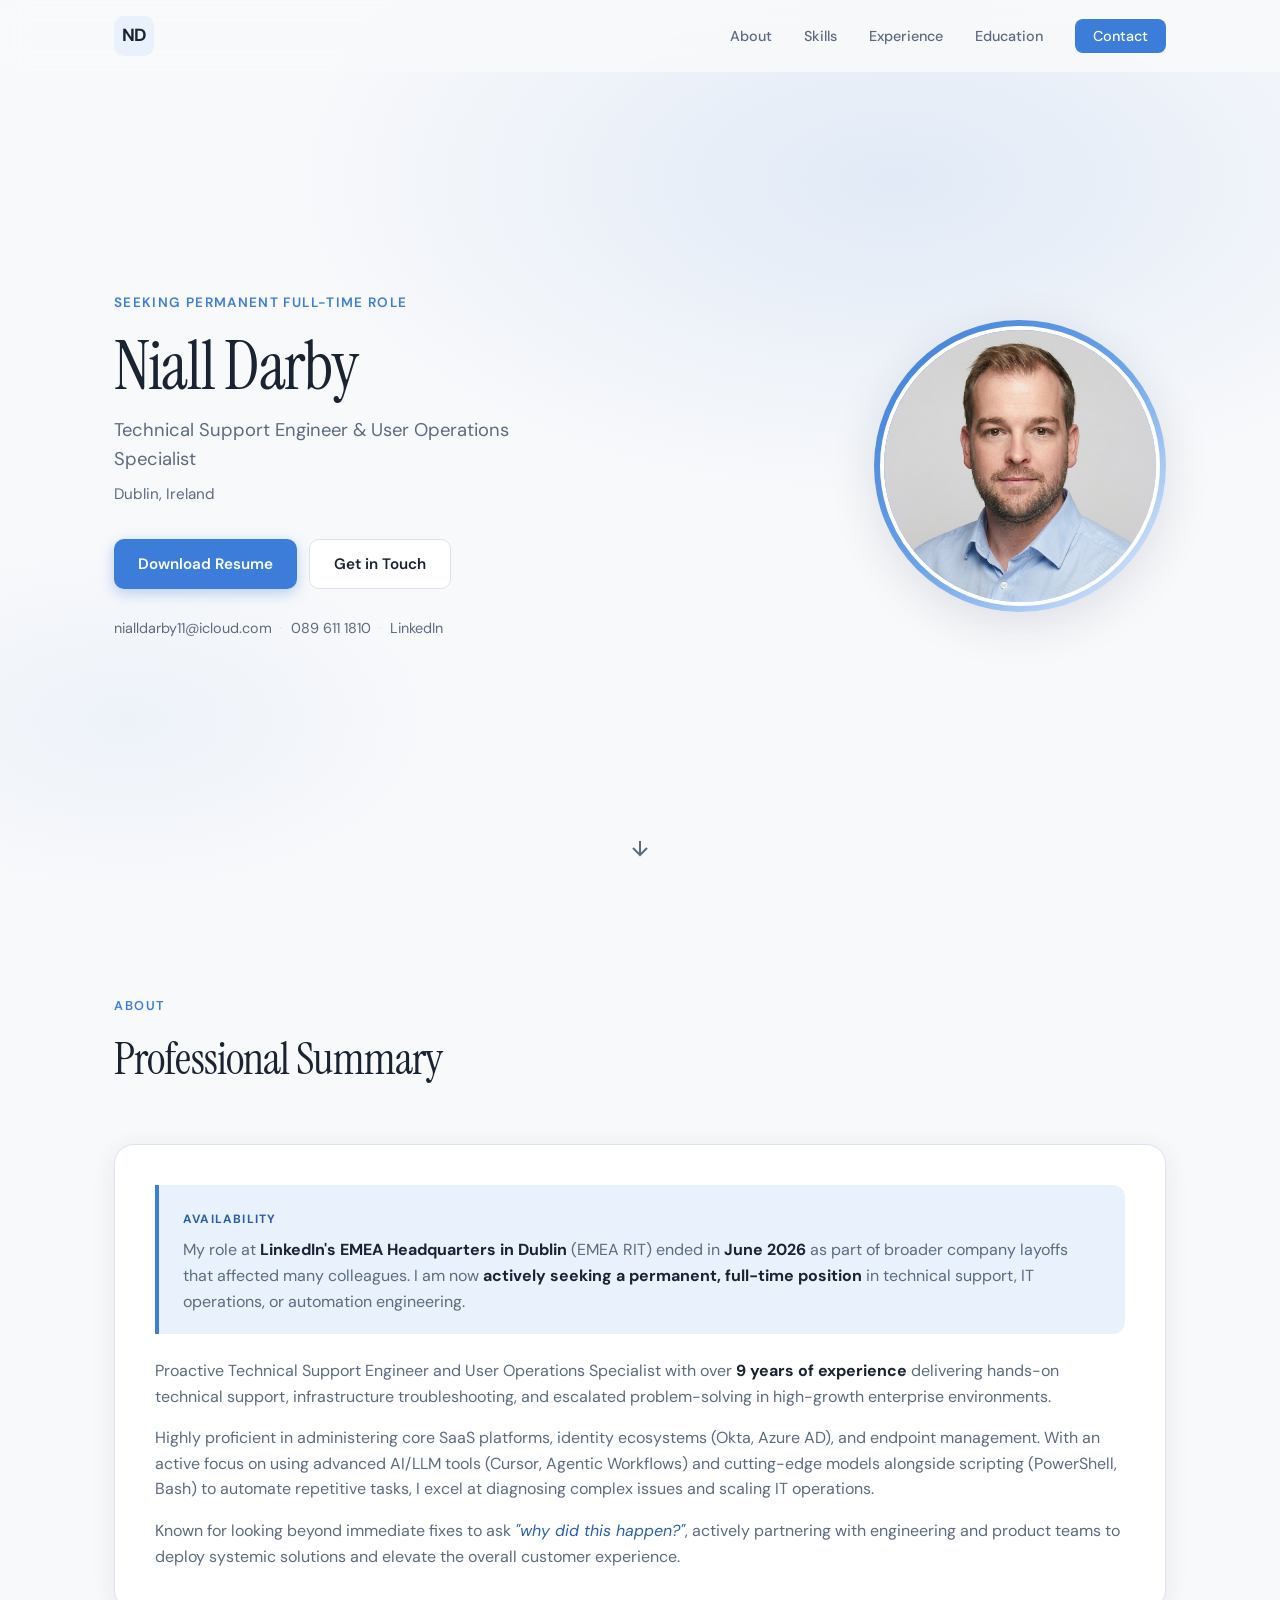
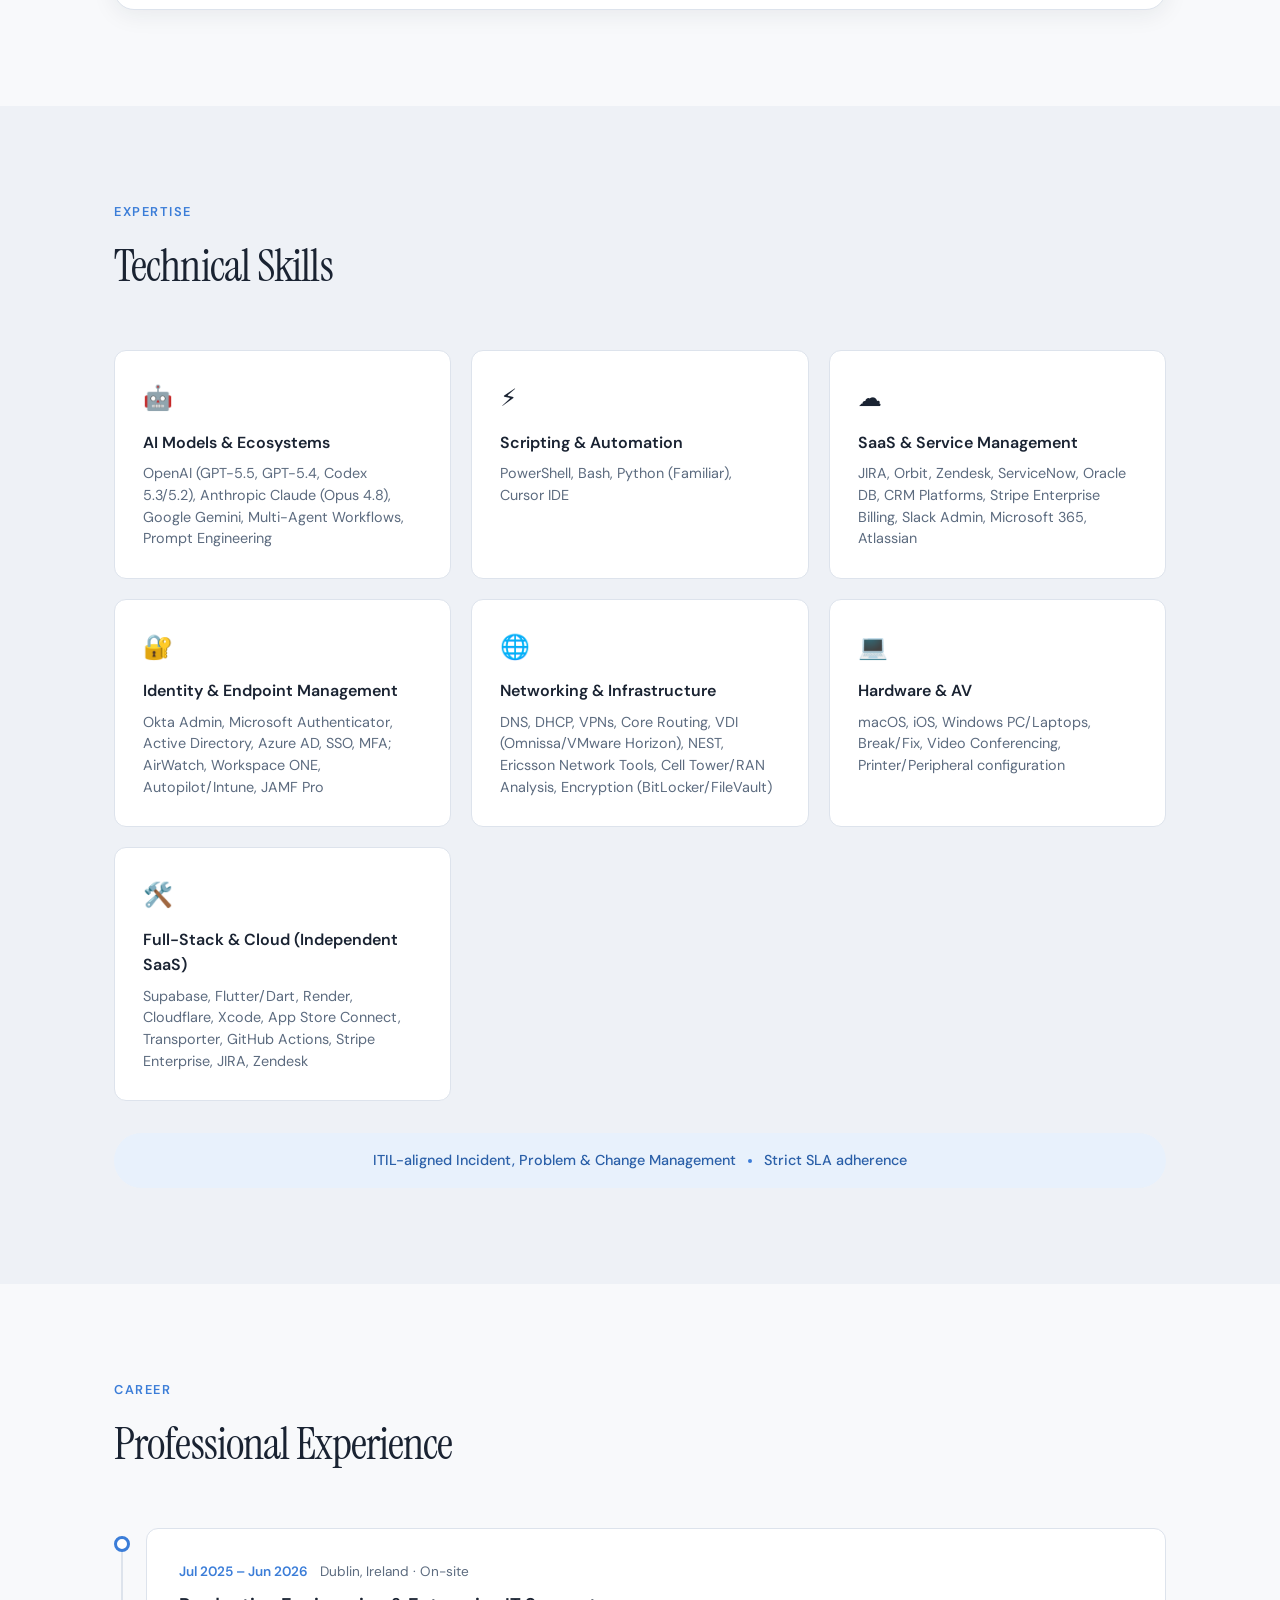
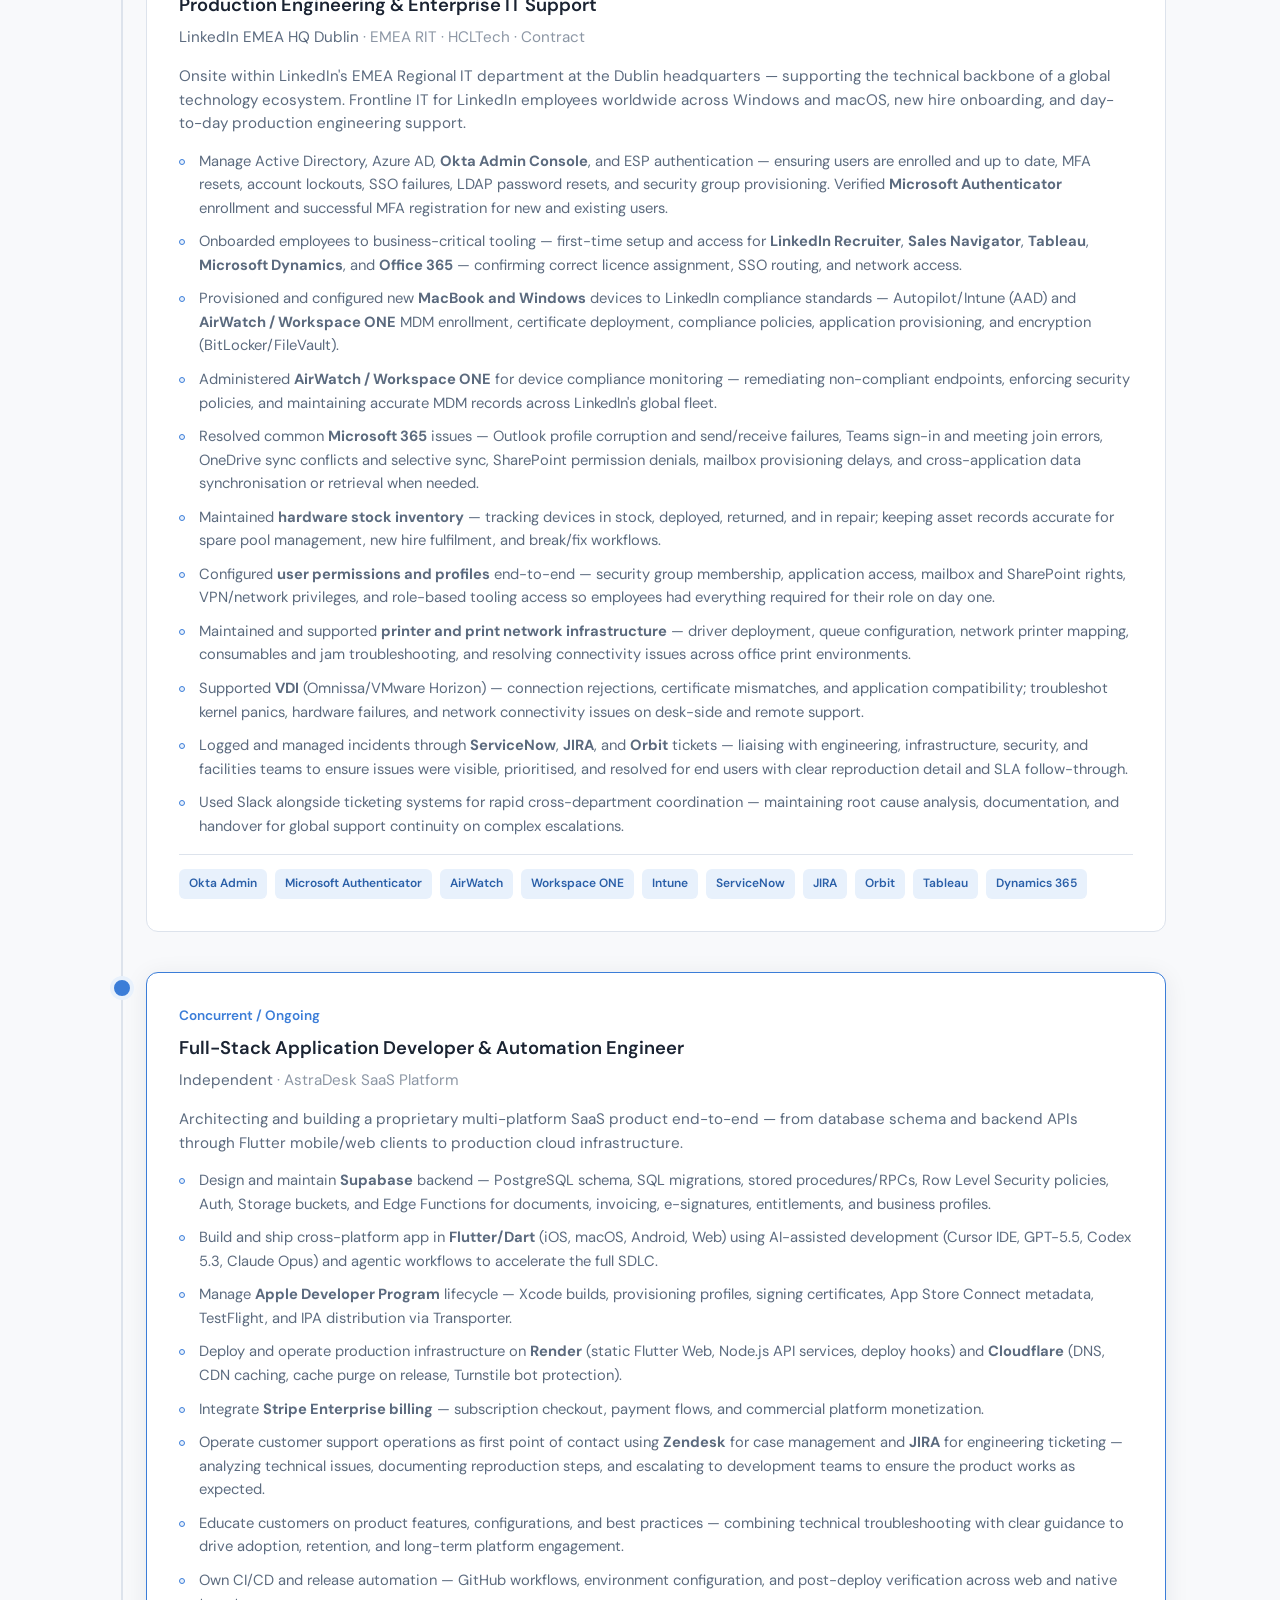
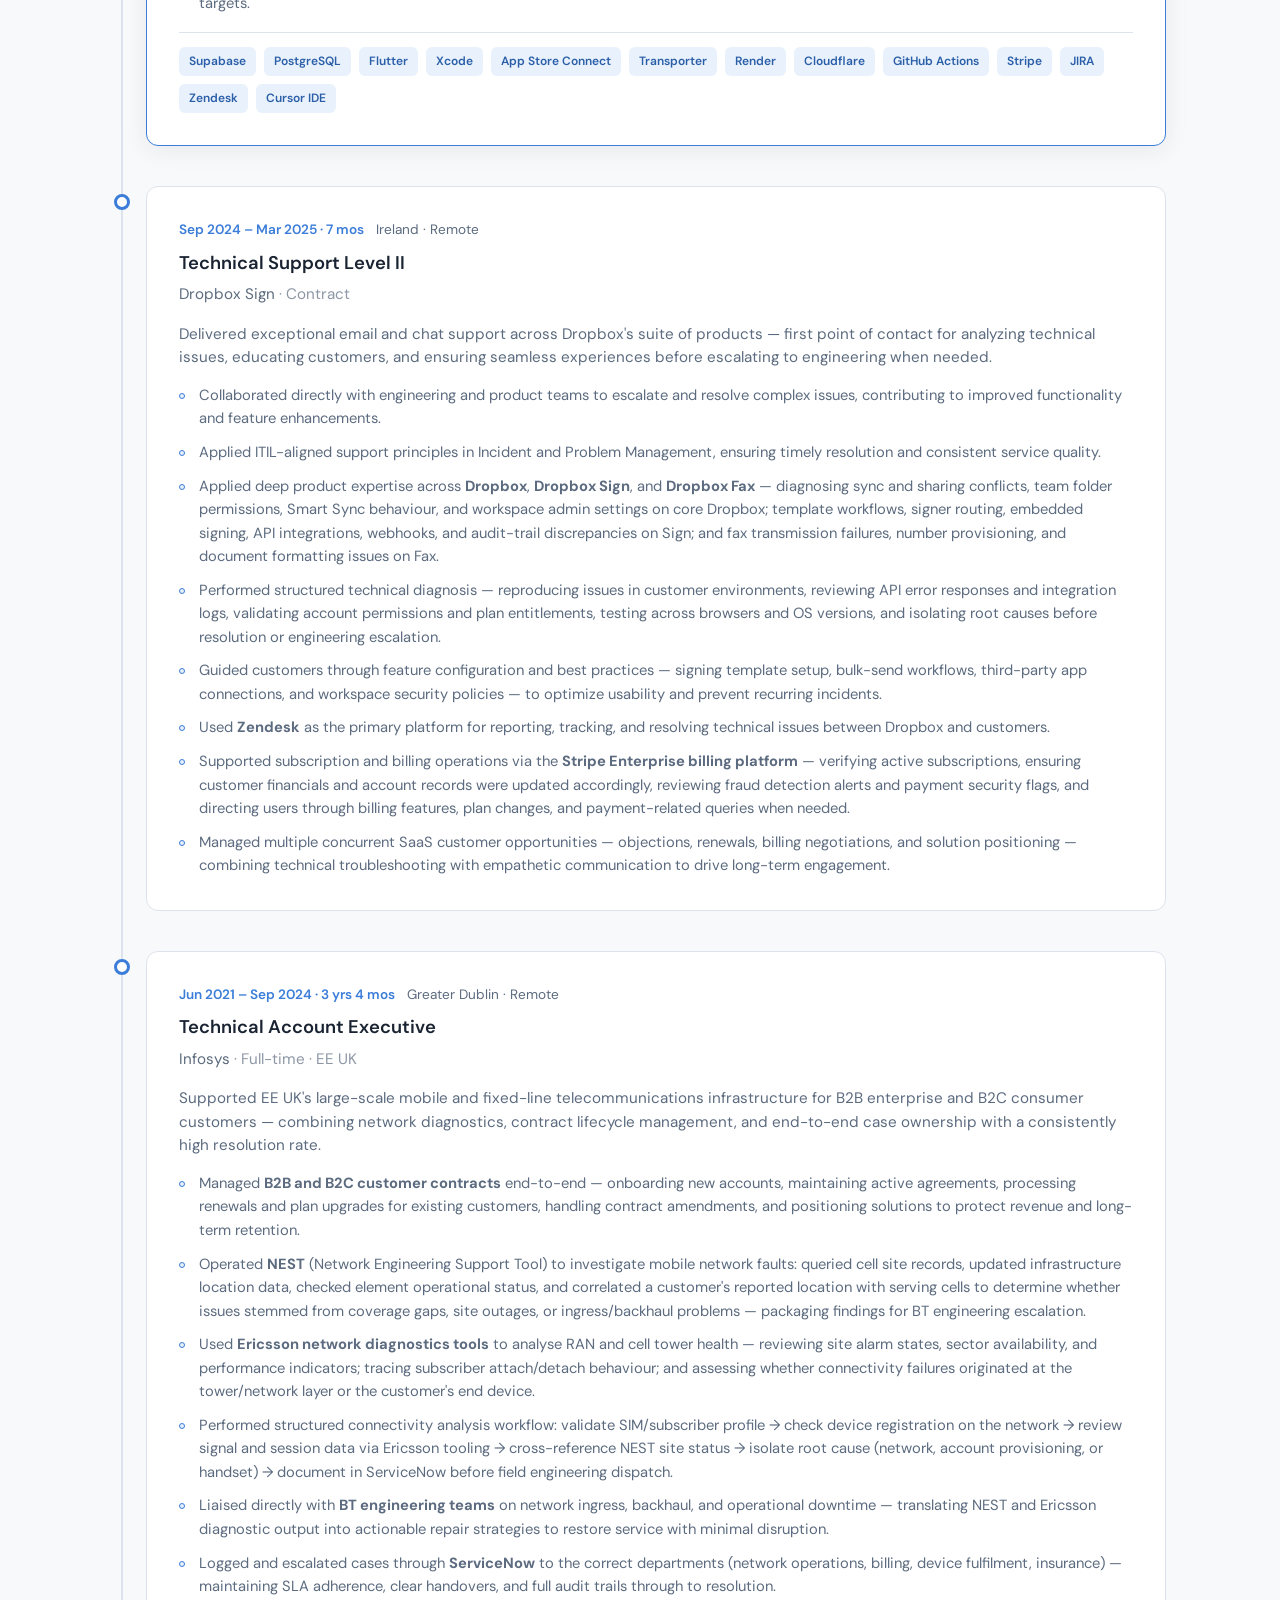
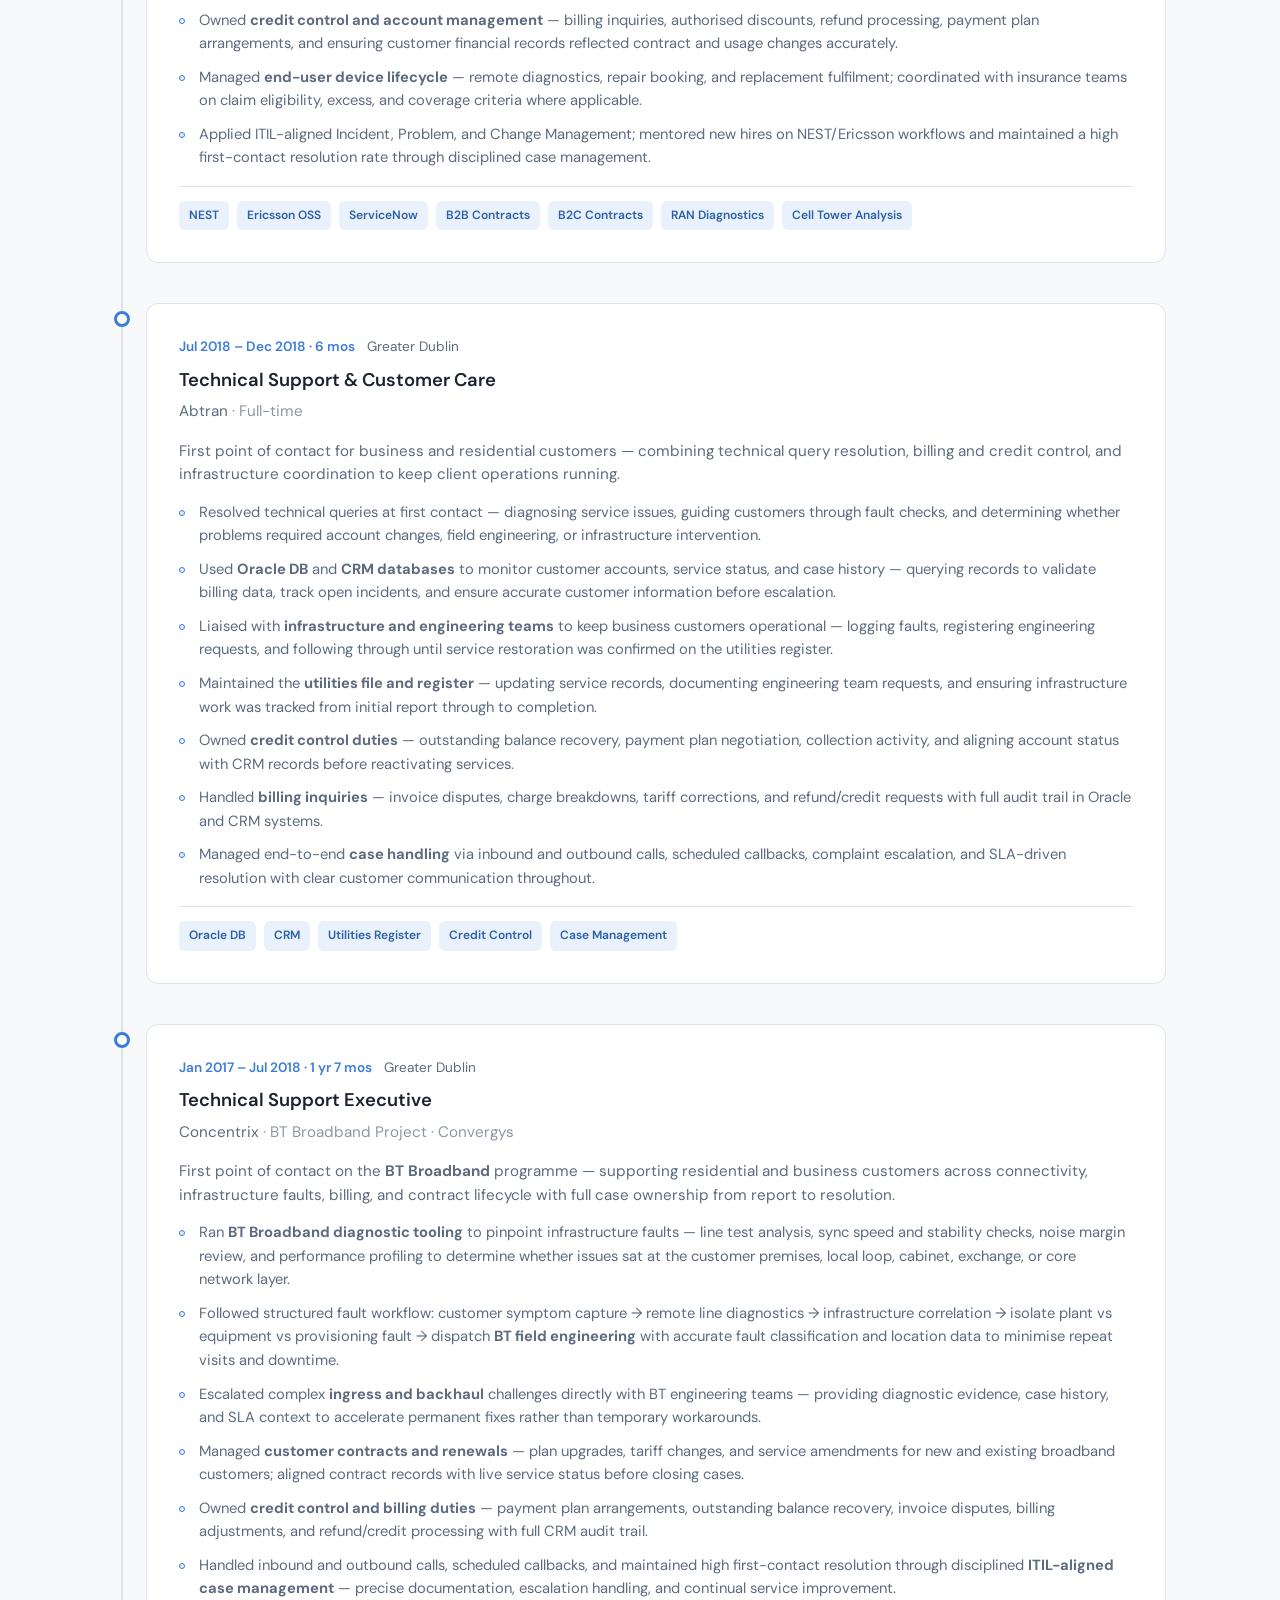
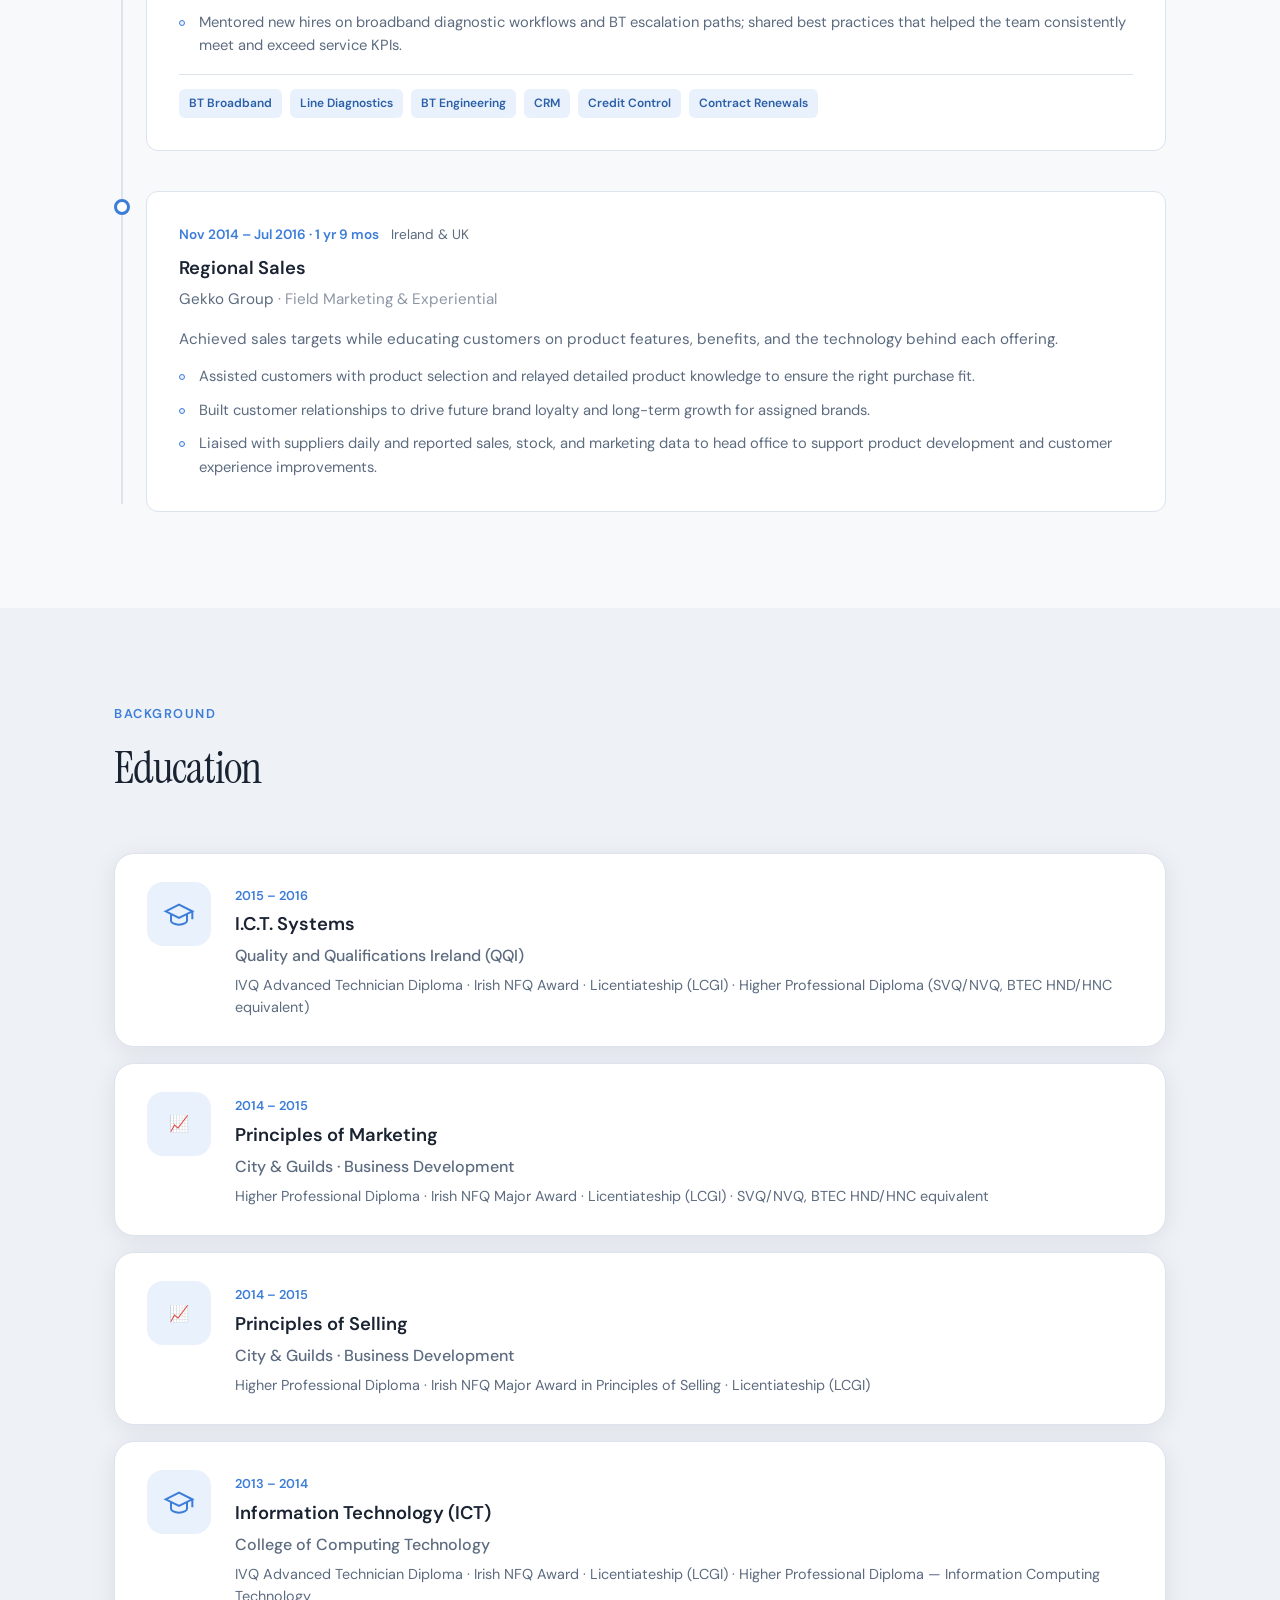
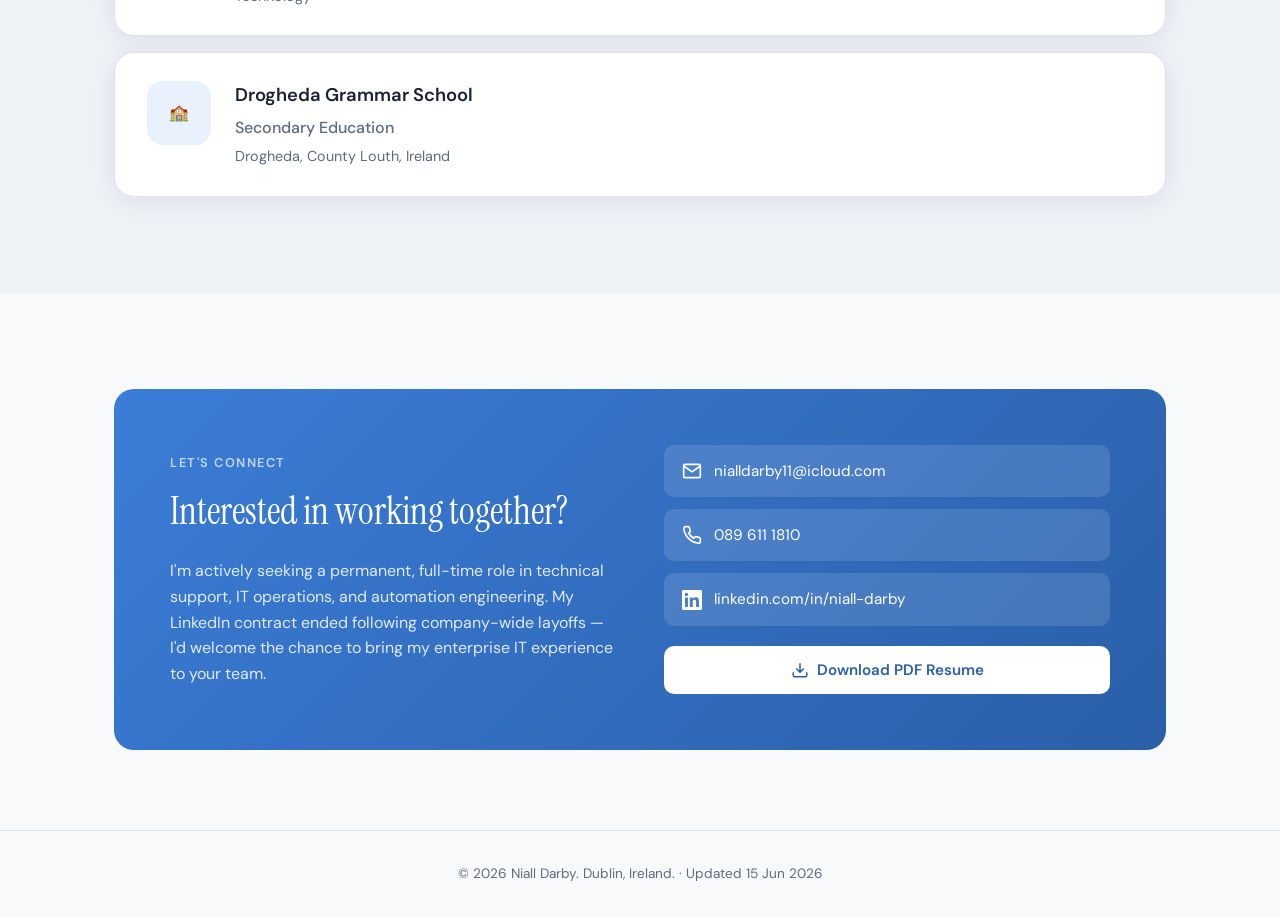
==== commit 4f052d62: "Update resume to reflect LinkedIn role ended and active job search. Role concluded June 2026 followi" ====
--- a/index.html
+++ b/index.html
@@ -5,7 +5,7 @@
   <meta name="viewport" content="width=device-width, initial-scale=1.0">
   <meta http-equiv="Cache-Control" content="no-cache, no-store, must-revalidate">
   <meta http-equiv="Pragma" content="no-cache">
-  <meta name="description" content="Niall Darby — Technical Support Engineer at LinkedIn EMEA HQ Dublin (EMEA RIT). 9+ years enterprise IT, identity management, and automation.">
+  <meta name="description" content="Niall Darby — Technical Support Engineer seeking a permanent full-time role. 9+ years enterprise IT at LinkedIn, Dropbox, and EE UK. Dublin, Ireland.">
   <title>Niall Darby | Technical Support Engineer</title>
   <link rel="preconnect" href="https://fonts.googleapis.com">
   <link rel="preconnect" href="https://fonts.gstatic.com" crossorigin>
@@ -33,10 +33,10 @@
     <div class="hero-bg"></div>
     <div class="container hero-content">
       <div class="hero-text">
-        <p class="hero-eyebrow">Open to opportunities</p>
+        <p class="hero-eyebrow">Seeking permanent full-time role</p>
         <h1>Niall Darby</h1>
         <p class="hero-title">Technical Support Engineer &amp; User Operations Specialist</p>
-        <p class="hero-location">LinkedIn EMEA HQ · Dublin, Ireland</p>
+        <p class="hero-location">Dublin, Ireland</p>
         <div class="hero-actions">
           <a href="assets/Niall_Darby_Resume.pdf" class="btn btn-primary" download>Download Resume</a>
           <a href="#contact" class="btn btn-secondary">Get in Touch</a>
@@ -69,8 +69,8 @@
         </div>
         <div class="summary-card">
           <div class="current-role-badge">
-            <span class="badge-label">Current role</span>
-            <p>Based at <strong>LinkedIn's EMEA Headquarters in Dublin</strong>, operating within the <strong>EMEA RIT (Regional IT) Department</strong>. In this onsite role, I help facilitate the technical backbone of one of the world's most influential technology ecosystems — staying at the pulse of global enterprise operations and ensuring high-stakes technical environments remain resilient and scalable.</p>
+            <span class="badge-label">Availability</span>
+            <p>My role at <strong>LinkedIn's EMEA Headquarters in Dublin</strong> (EMEA RIT) ended in <strong>June 2026</strong> as part of broader company layoffs that affected many colleagues. I am now <strong>actively seeking a permanent, full-time position</strong> in technical support, IT operations, or automation engineering.</p>
           </div>
           <p>Proactive Technical Support Engineer and User Operations Specialist with over <strong>9 years of experience</strong> delivering hands-on technical support, infrastructure troubleshooting, and escalated problem-solving in high-growth enterprise environments.</p>
           <p>Highly proficient in administering core SaaS platforms, identity ecosystems (Okta, Azure AD), and endpoint management. With an active focus on using advanced AI/LLM tools (Cursor, Agentic Workflows) and cutting-edge models alongside scripting (PowerShell, Bash) to automate repetitive tasks, I excel at diagnosing complex issues and scaling IT operations.</p>
@@ -141,7 +141,7 @@
             <div class="timeline-marker"></div>
             <div class="timeline-content">
               <div class="timeline-meta">
-                <span class="timeline-date">Jul 2025 – Present</span>
+                <span class="timeline-date">Jul 2025 – Jun 2026</span>
                 <span class="timeline-location">Dublin, Ireland · On-site</span>
               </div>
               <h3>Production Engineering &amp; Enterprise IT Support</h3>
@@ -377,7 +377,7 @@
           <div class="contact-text">
             <span class="section-label">Let's connect</span>
             <h2>Interested in working together?</h2>
-            <p>I'm actively exploring new opportunities in technical support, IT operations, and automation engineering. Reach out — I'd love to hear from you.</p>
+            <p>I'm actively seeking a permanent, full-time role in technical support, IT operations, and automation engineering. My LinkedIn contract ended following company-wide layoffs — I'd welcome the chance to bring my enterprise IT experience to your team.</p>
           </div>
           <div class="contact-actions">
             <a href="mailto:nialldarby11@icloud.com" class="contact-link">
@@ -404,7 +404,7 @@
 
   <footer class="footer">
     <div class="container">
-      <p>&copy; 2026 Niall Darby. Dublin, Ireland. · <span id="site-version">Updated 8 Jun 2026 15:17</span></p>
+      <p>&copy; 2026 Niall Darby. Dublin, Ireland. · <span id="site-version">Updated 15 Jun 2026</span></p>
     </div>
   </footer>
 
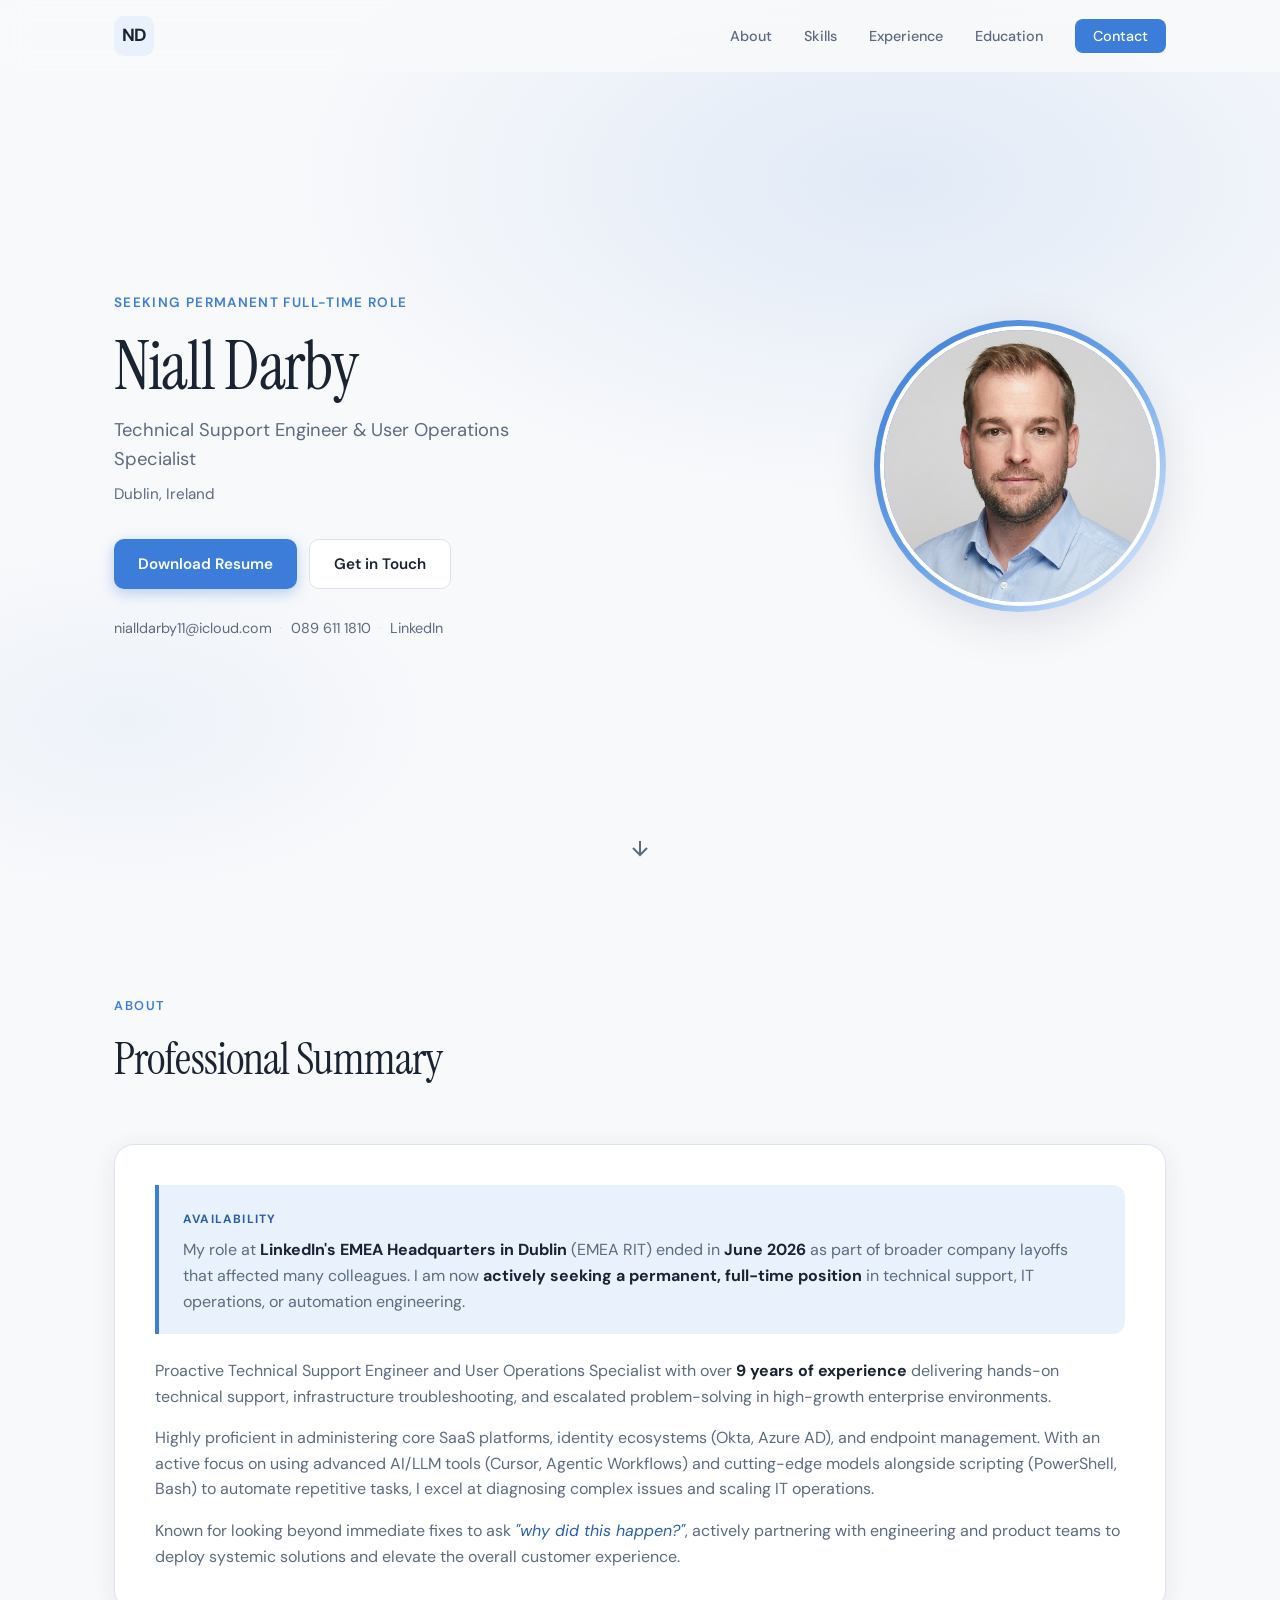
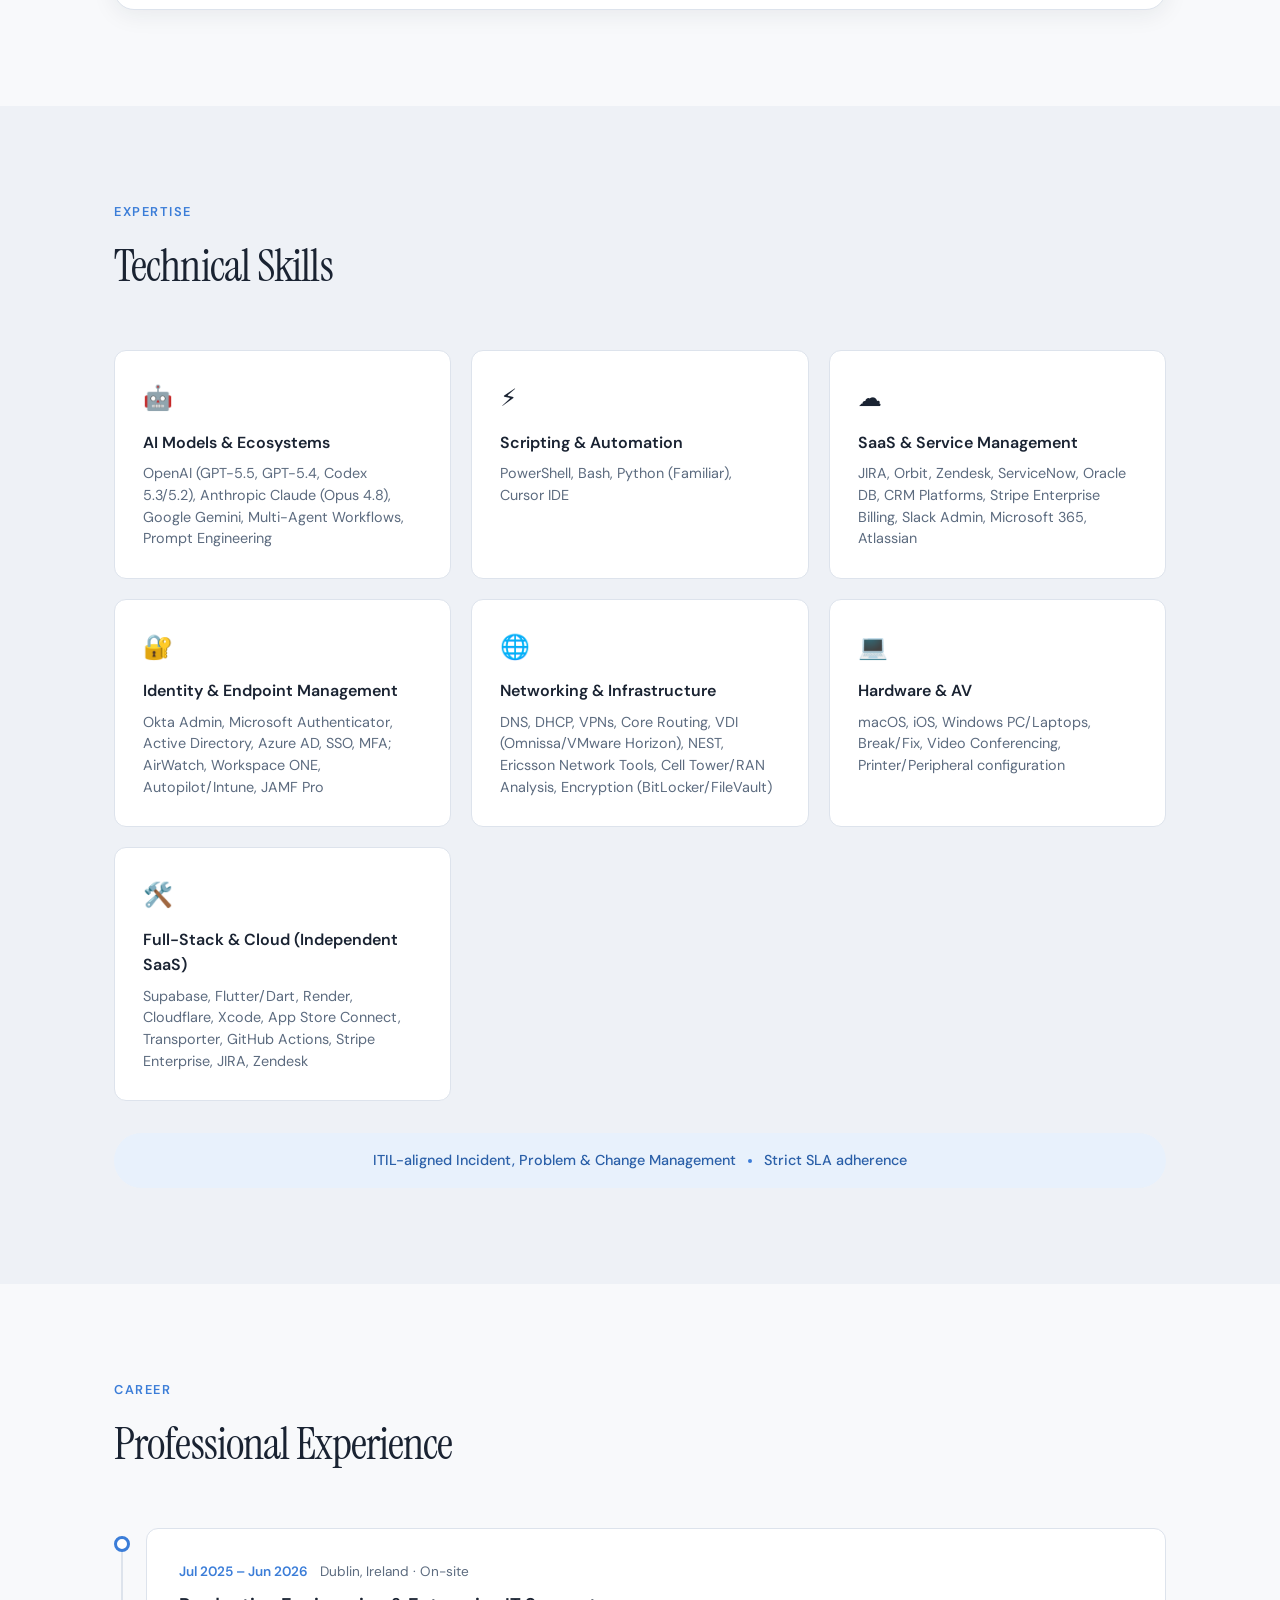
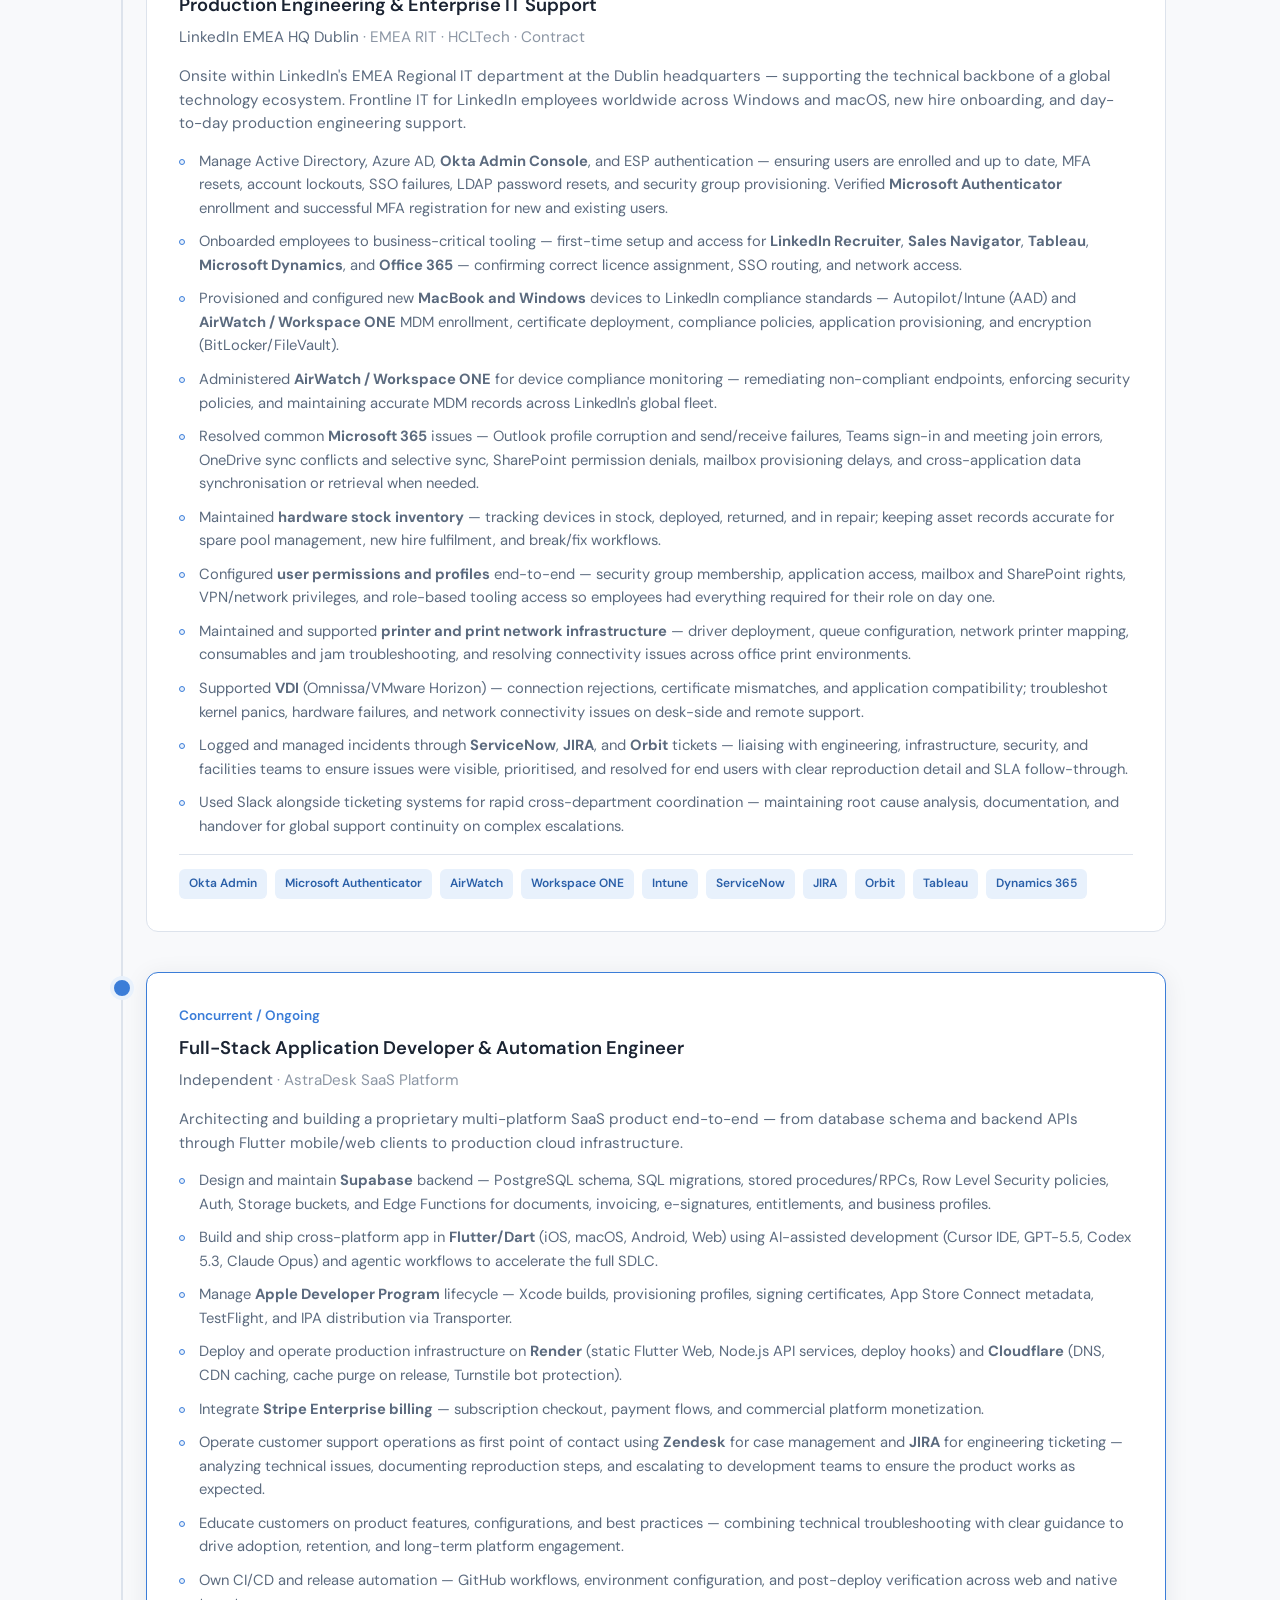
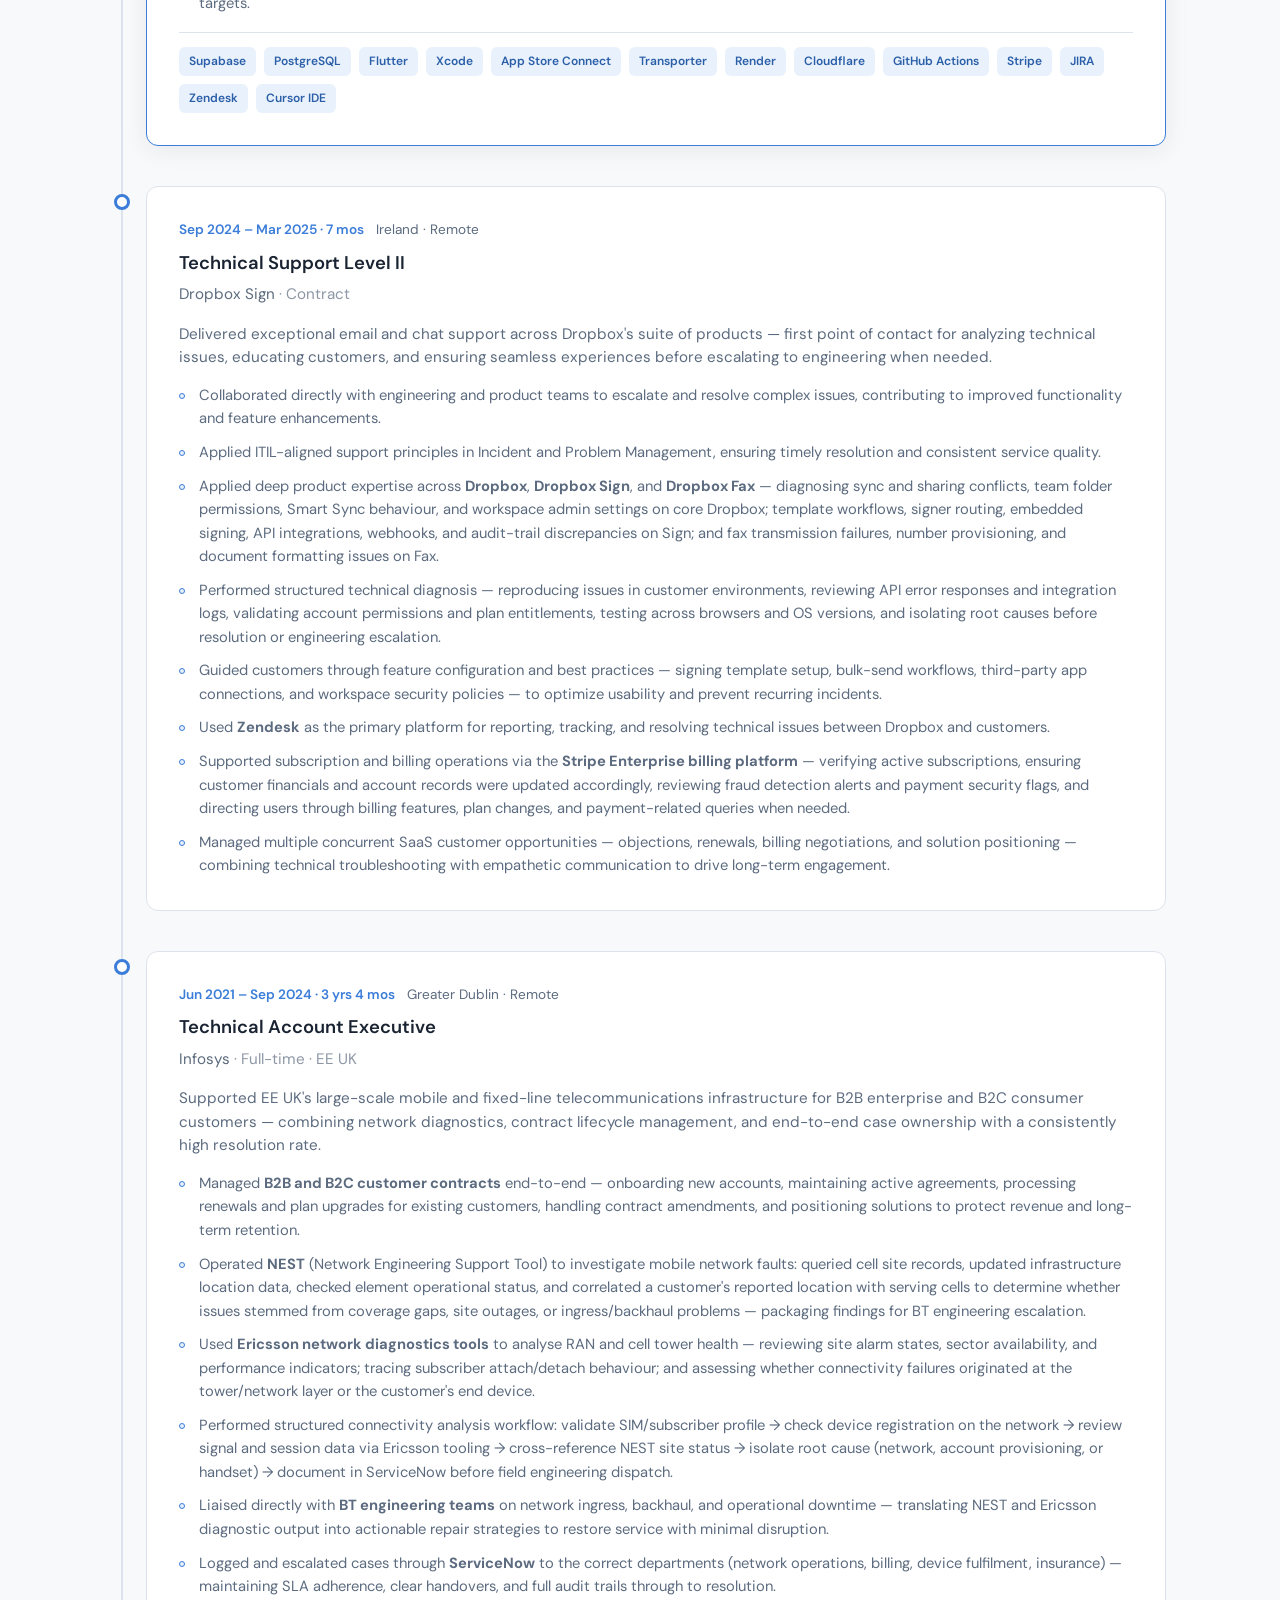
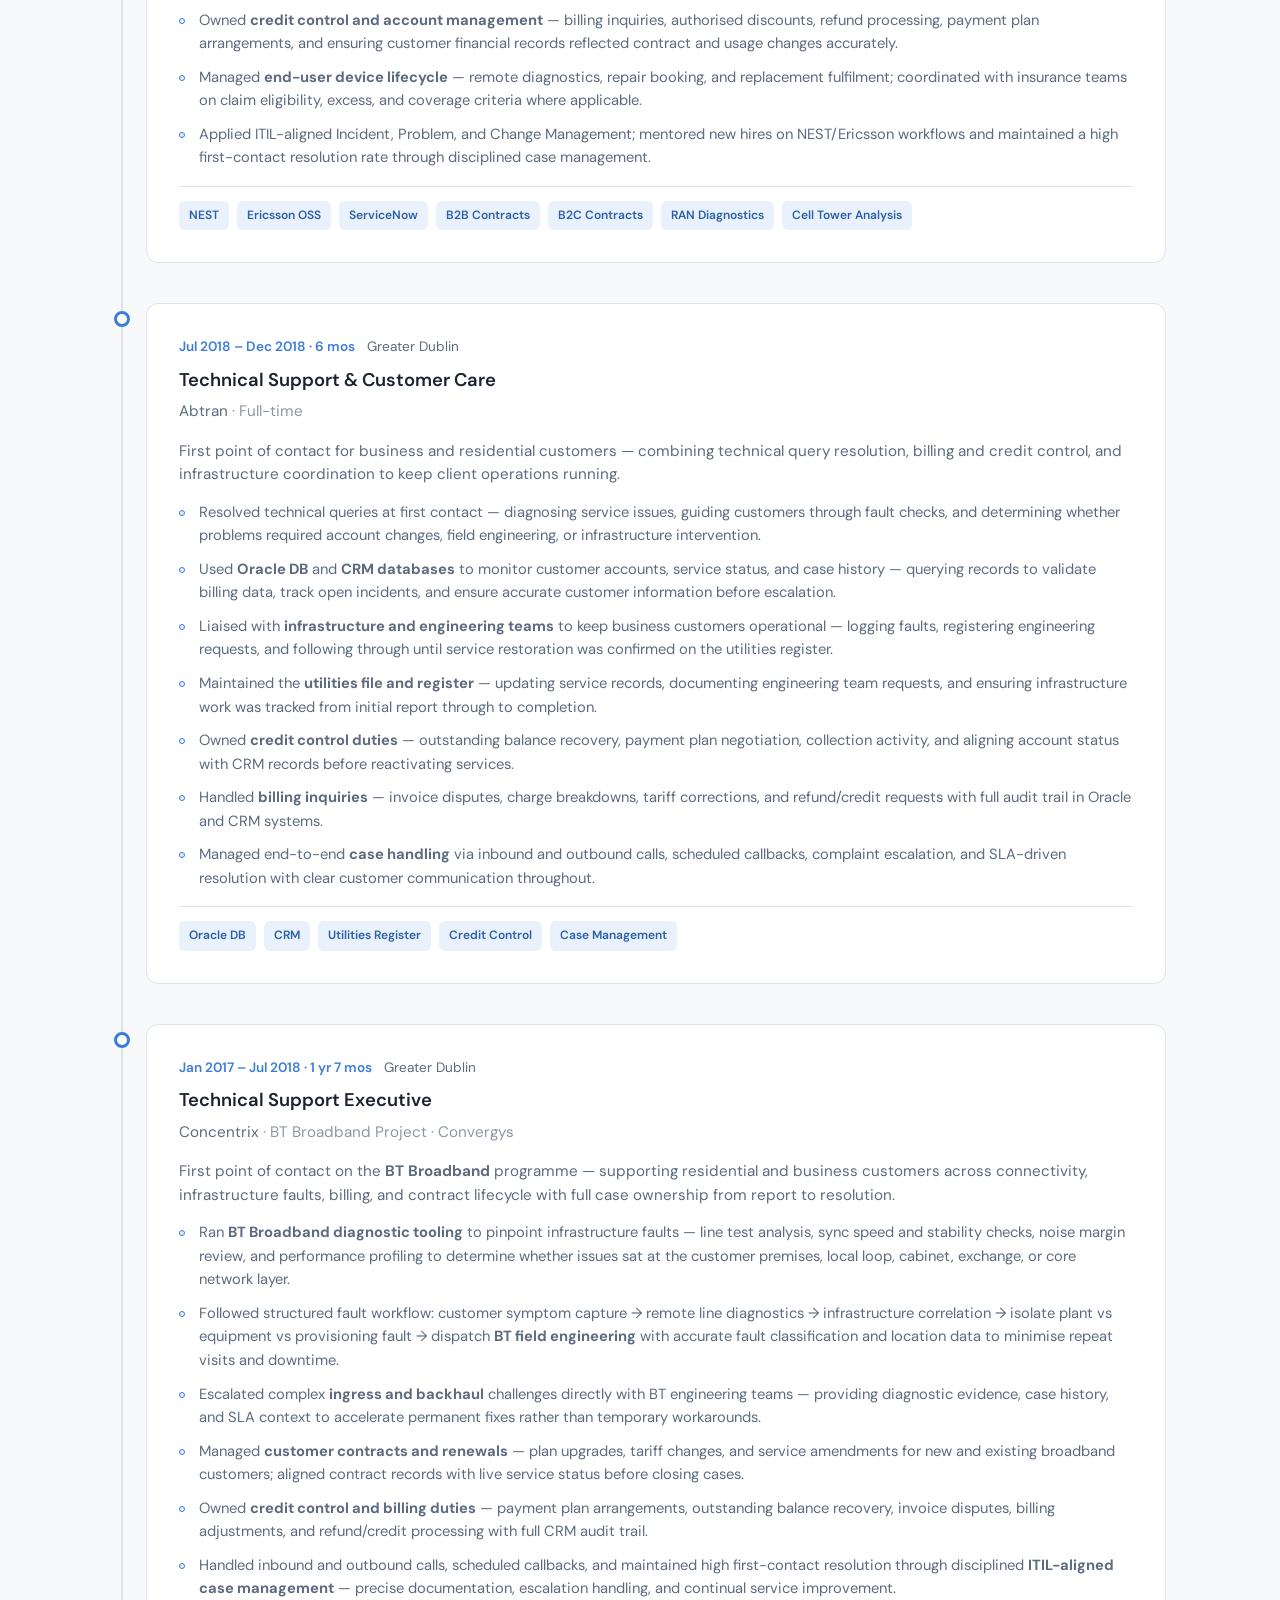
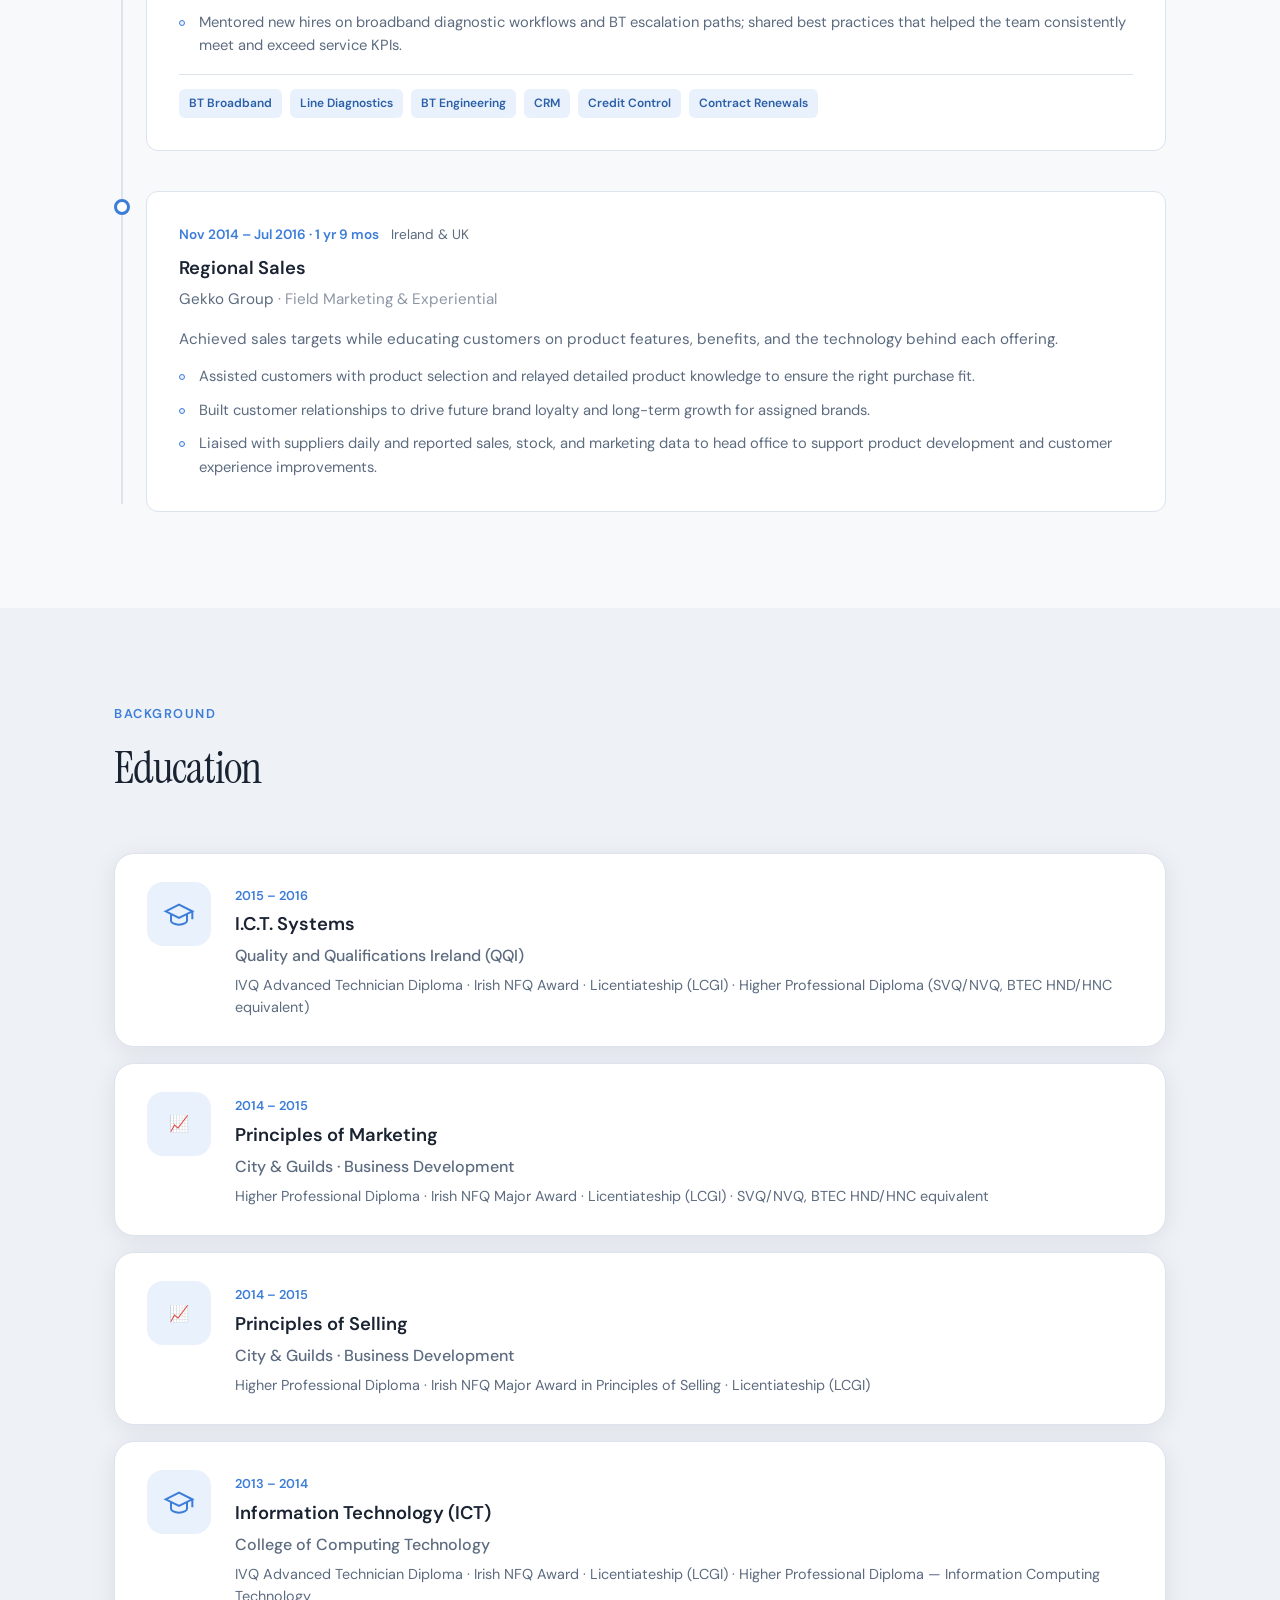
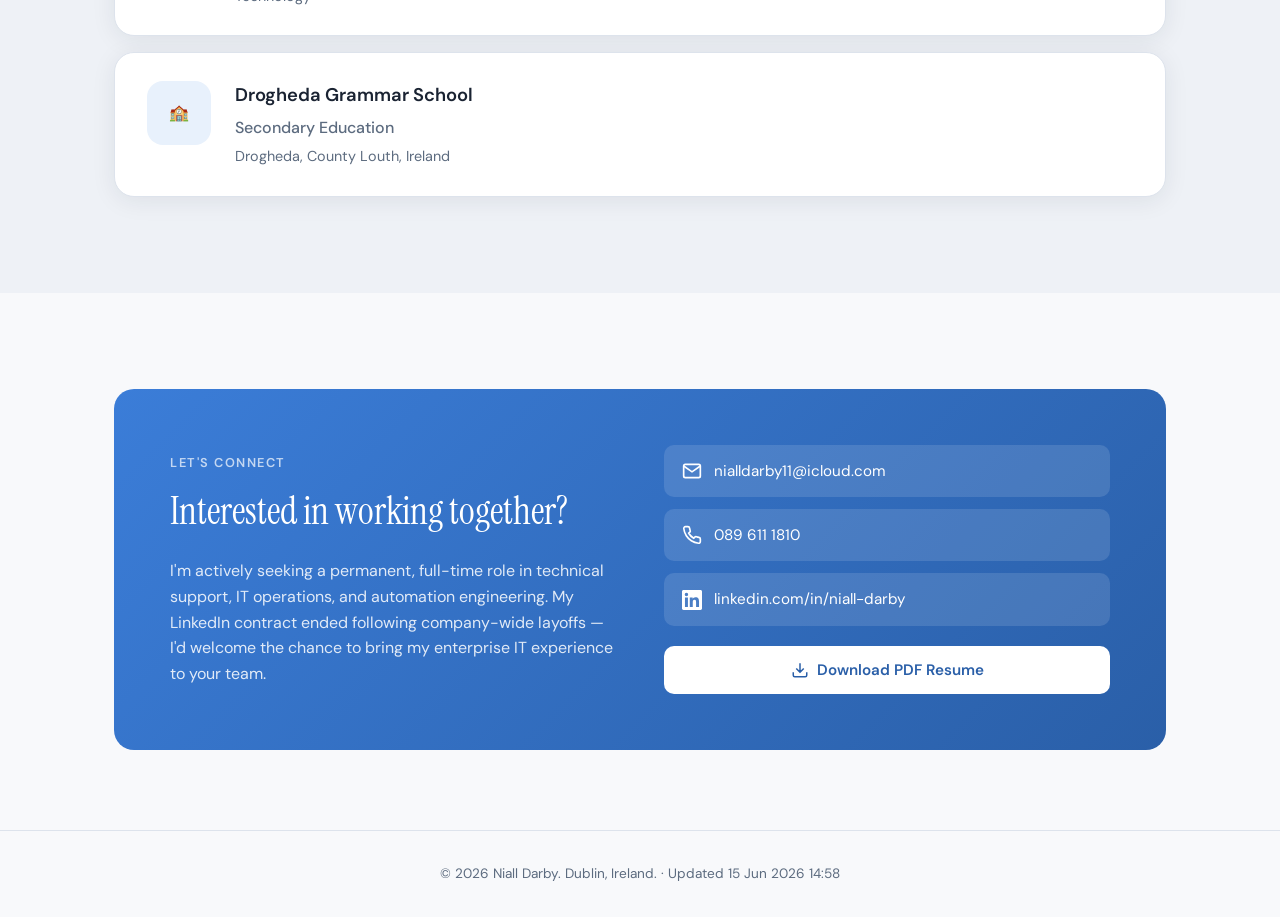
==== commit 588187bf: "Fix PDF pagination so Professional Experience stays on one page. Force a page break before the exper" ====
--- a/index.html
+++ b/index.html
@@ -404,7 +404,7 @@
 
   <footer class="footer">
     <div class="container">
-      <p>&copy; 2026 Niall Darby. Dublin, Ireland. · <span id="site-version">Updated 15 Jun 2026</span></p>
+      <p>&copy; 2026 Niall Darby. Dublin, Ireland. · <span id="site-version">Updated 15 Jun 2026 14:58</span></p>
     </div>
   </footer>
 
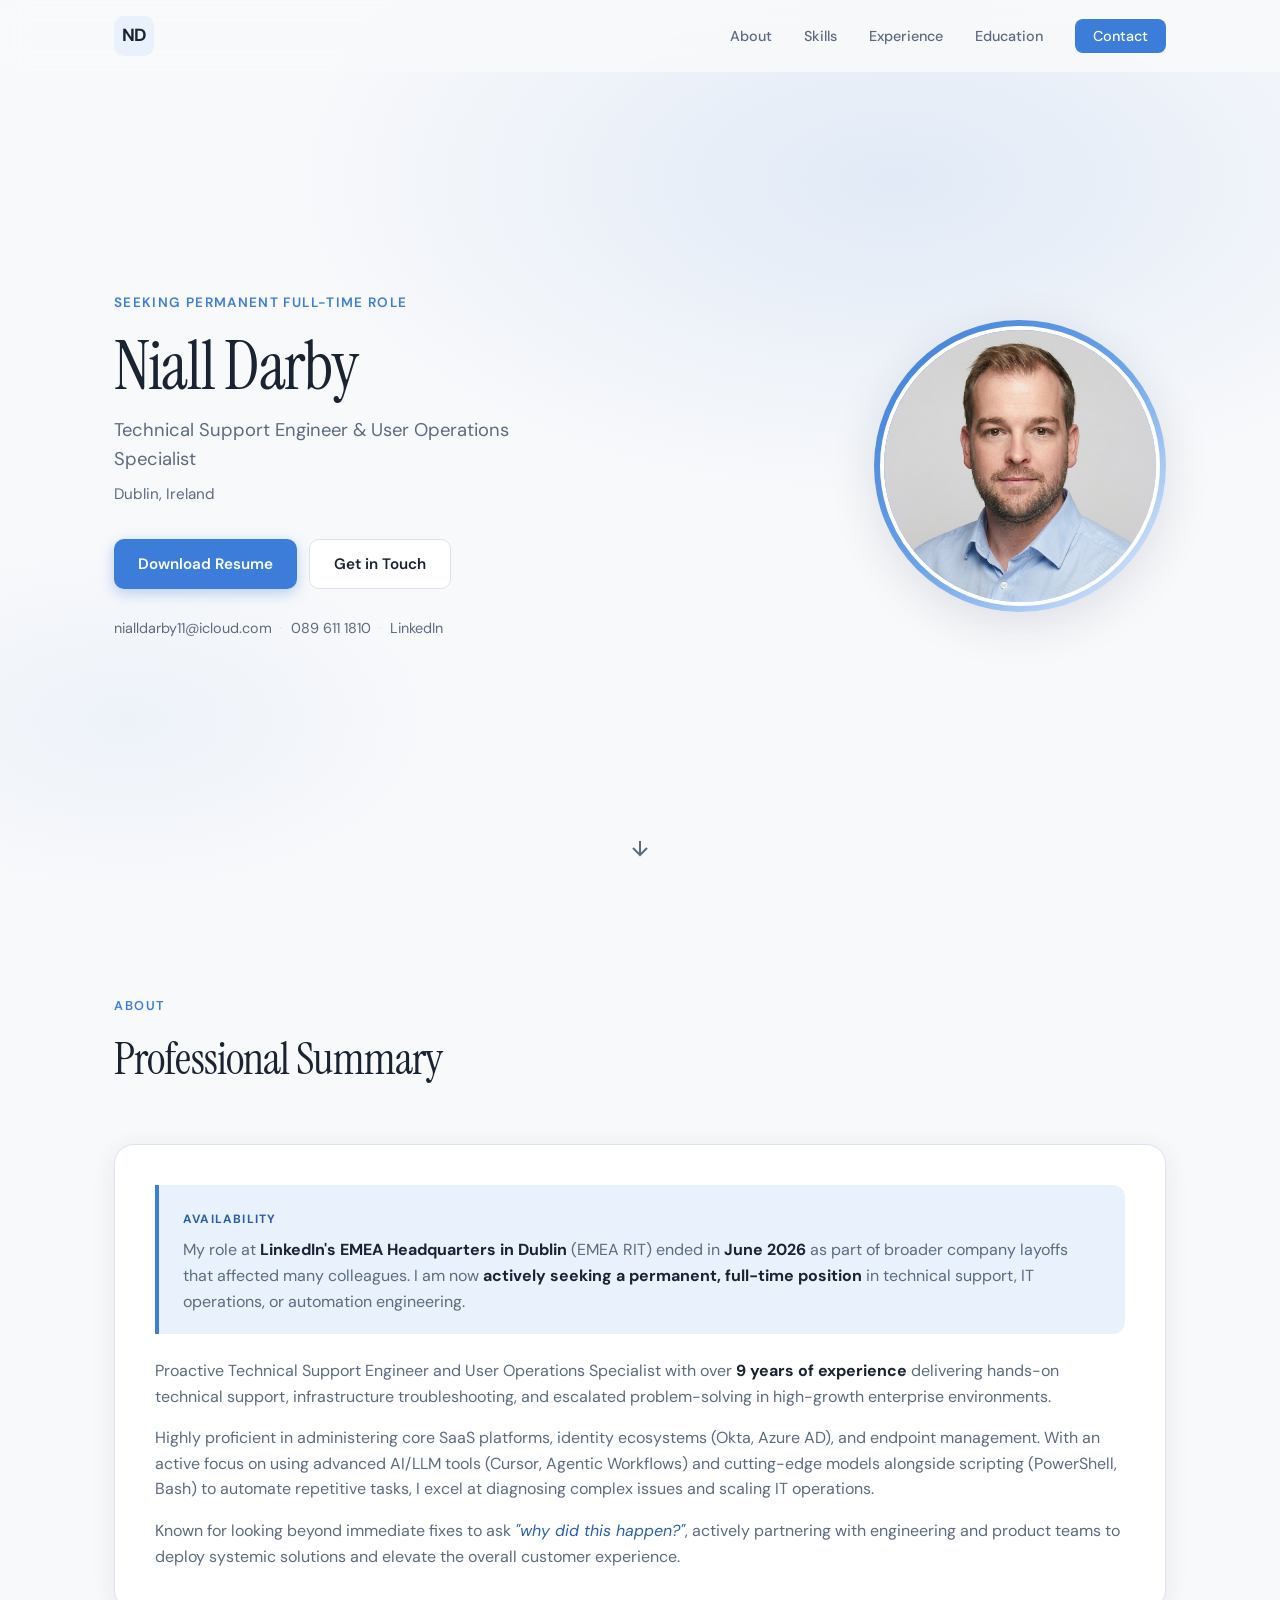
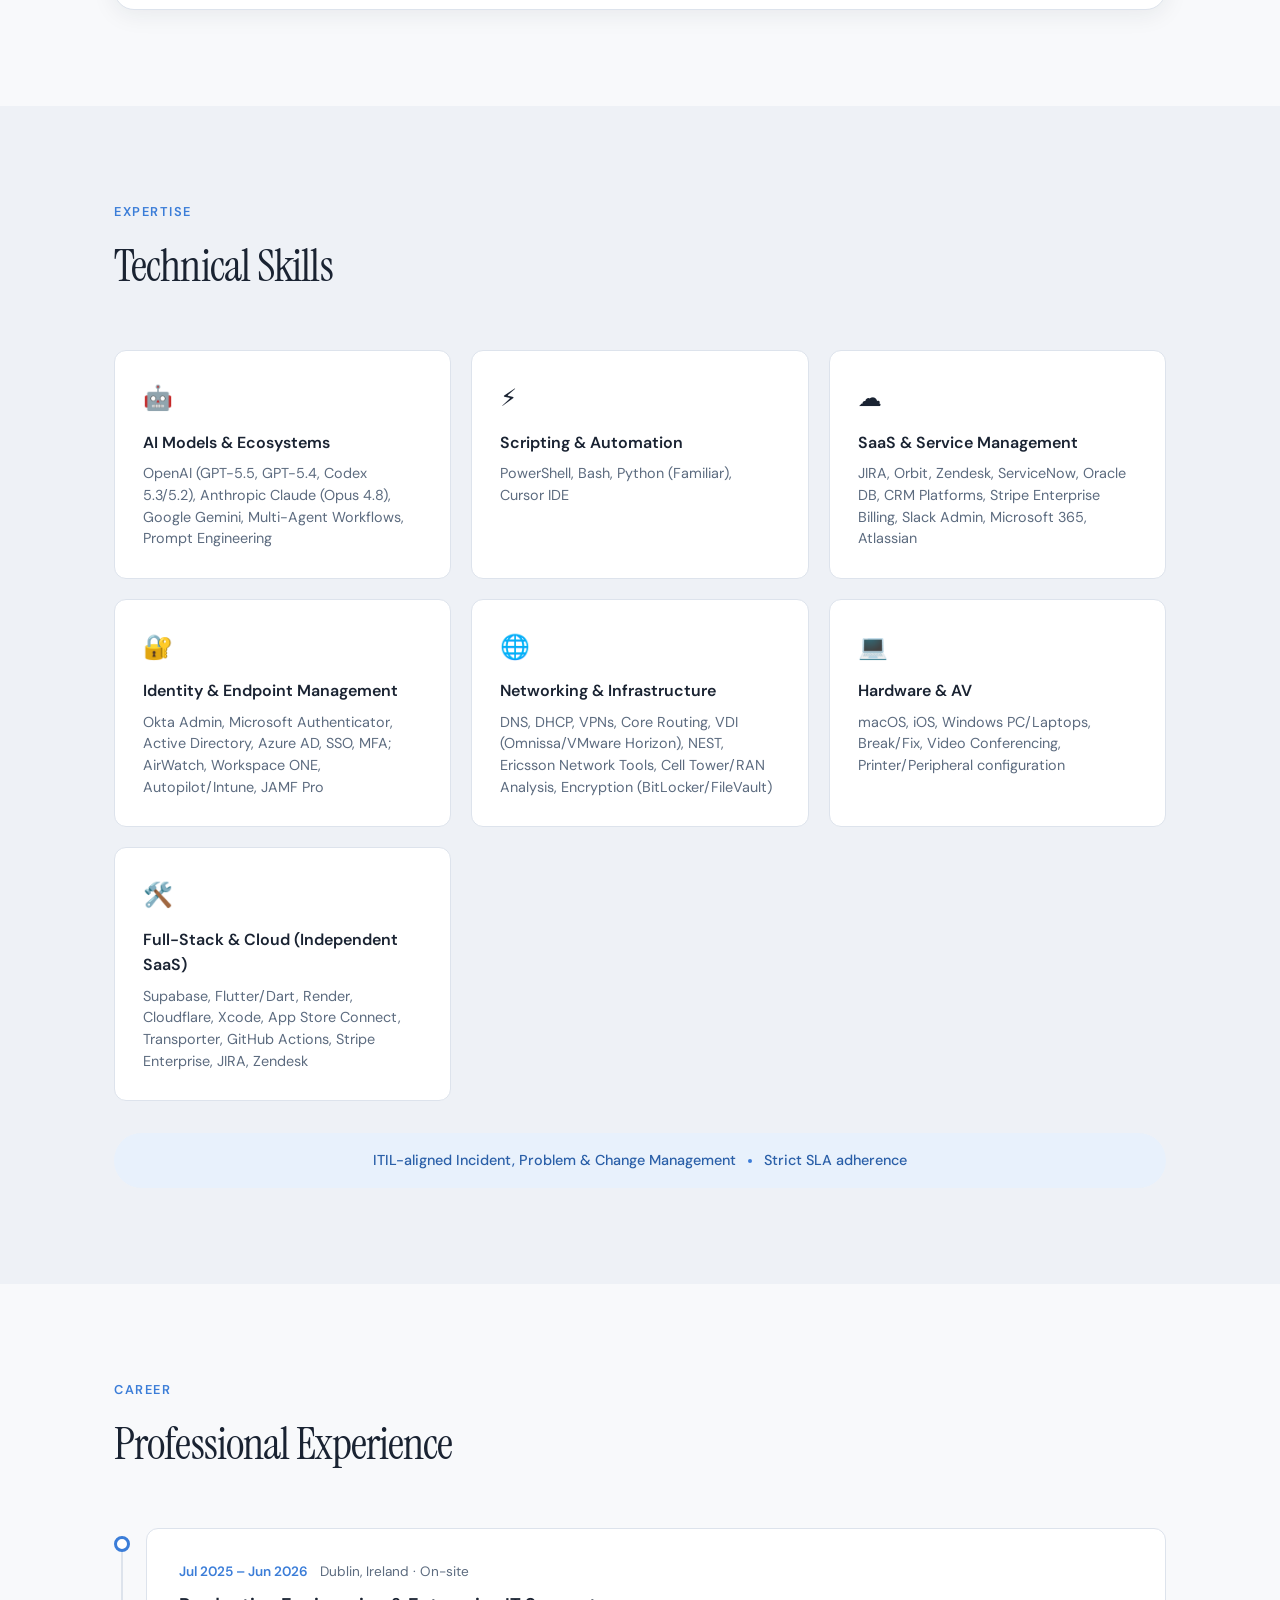
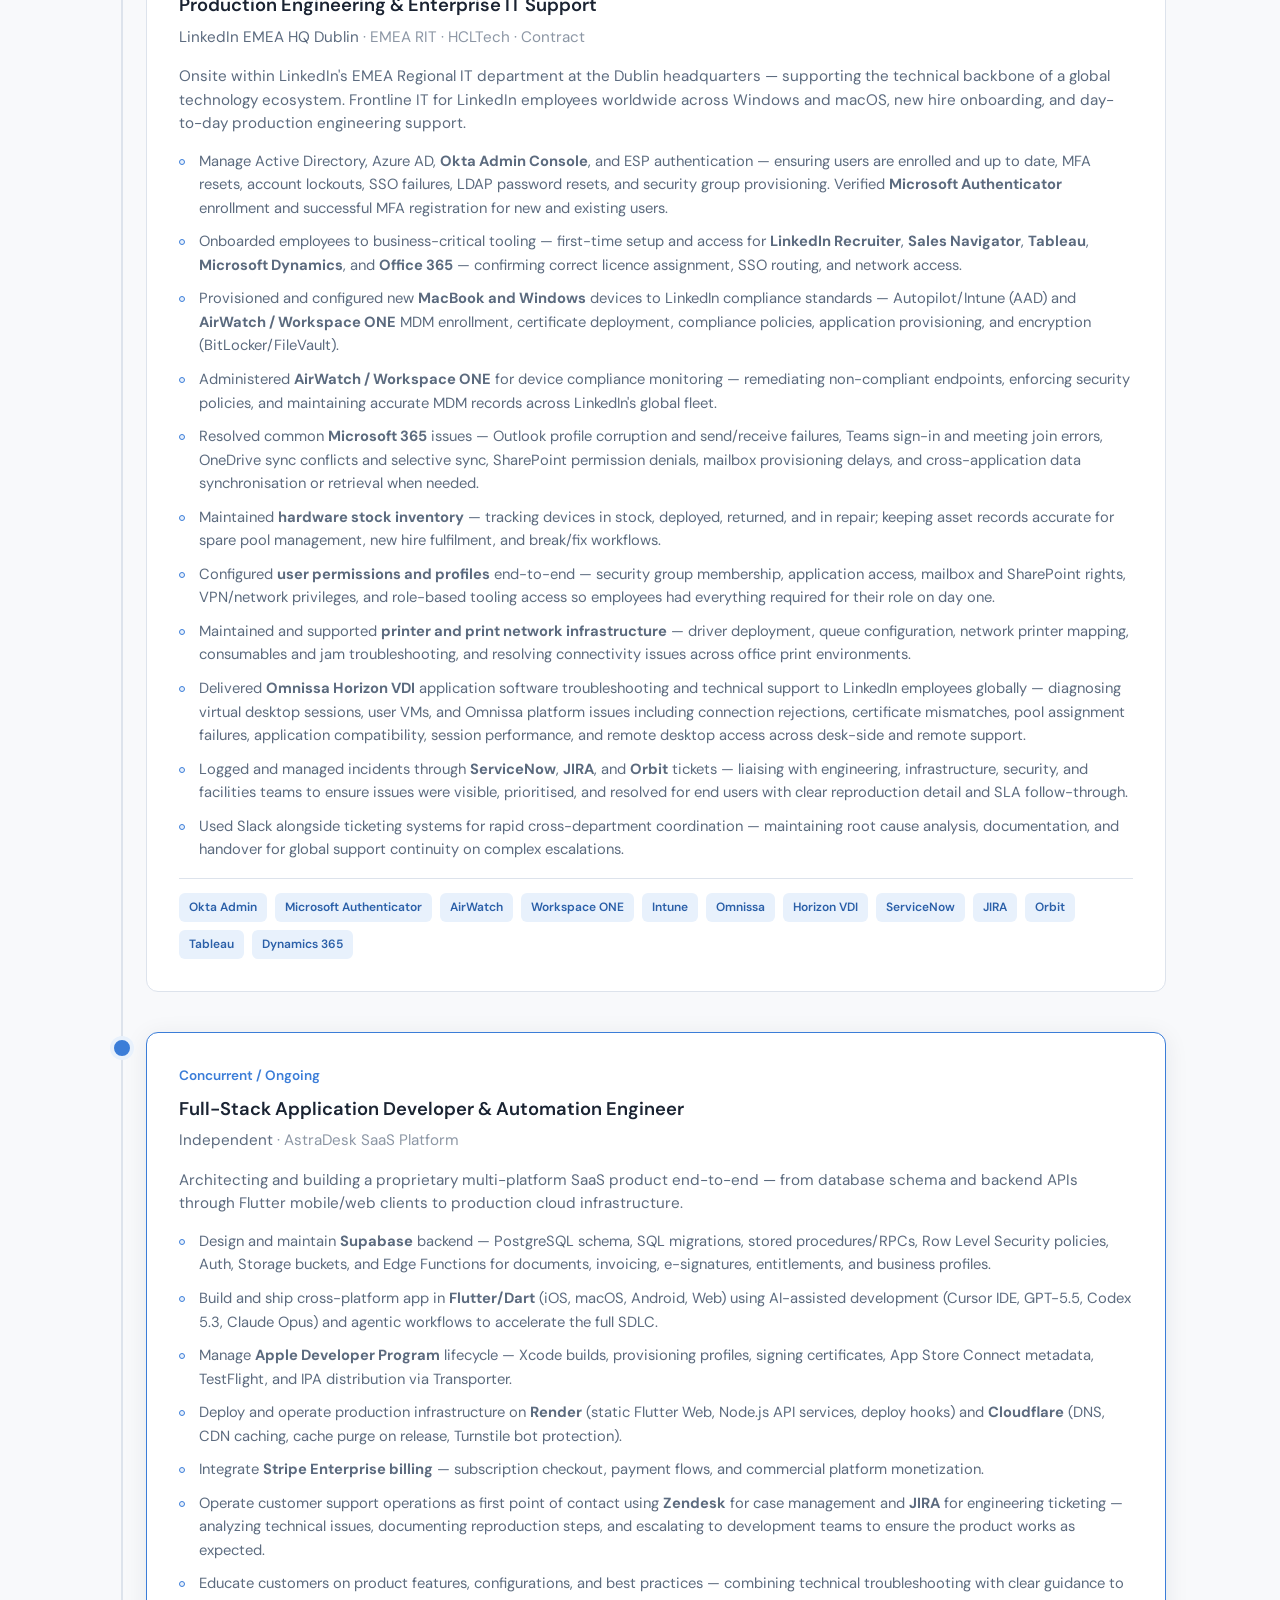
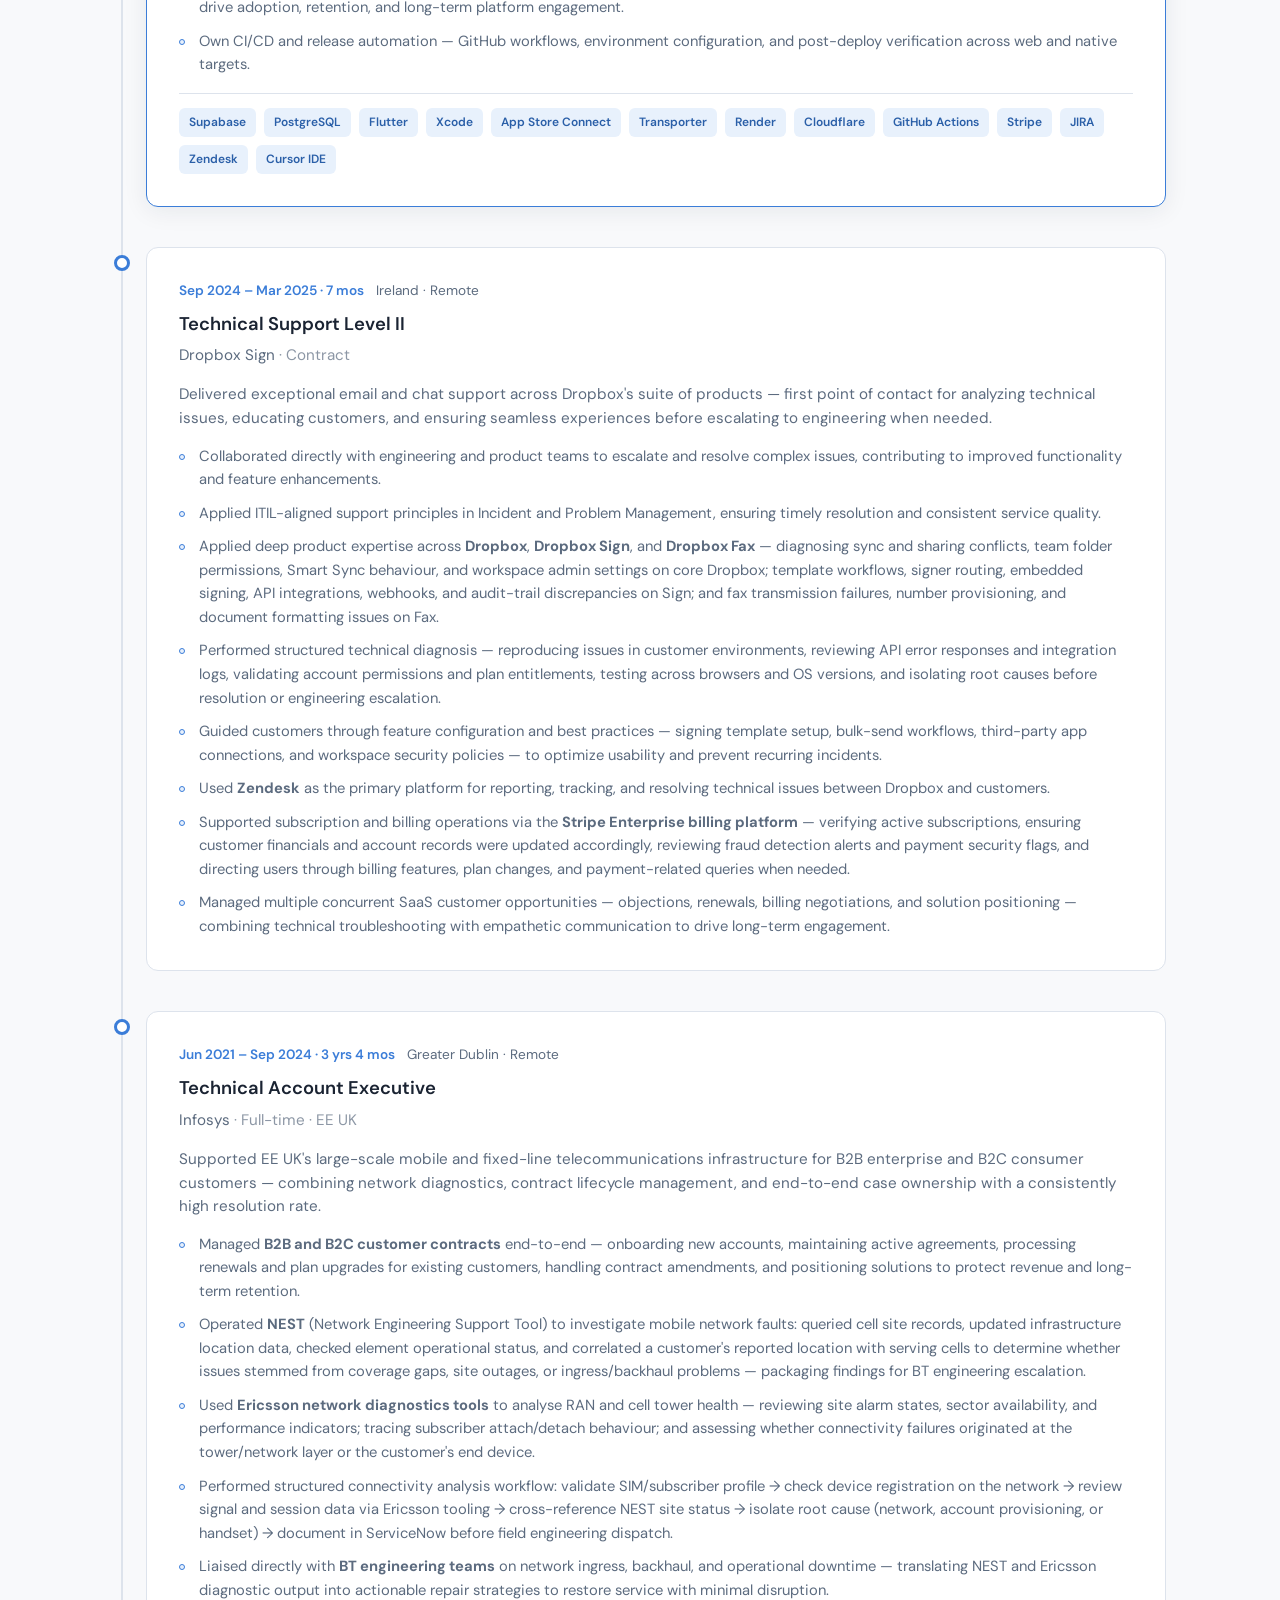
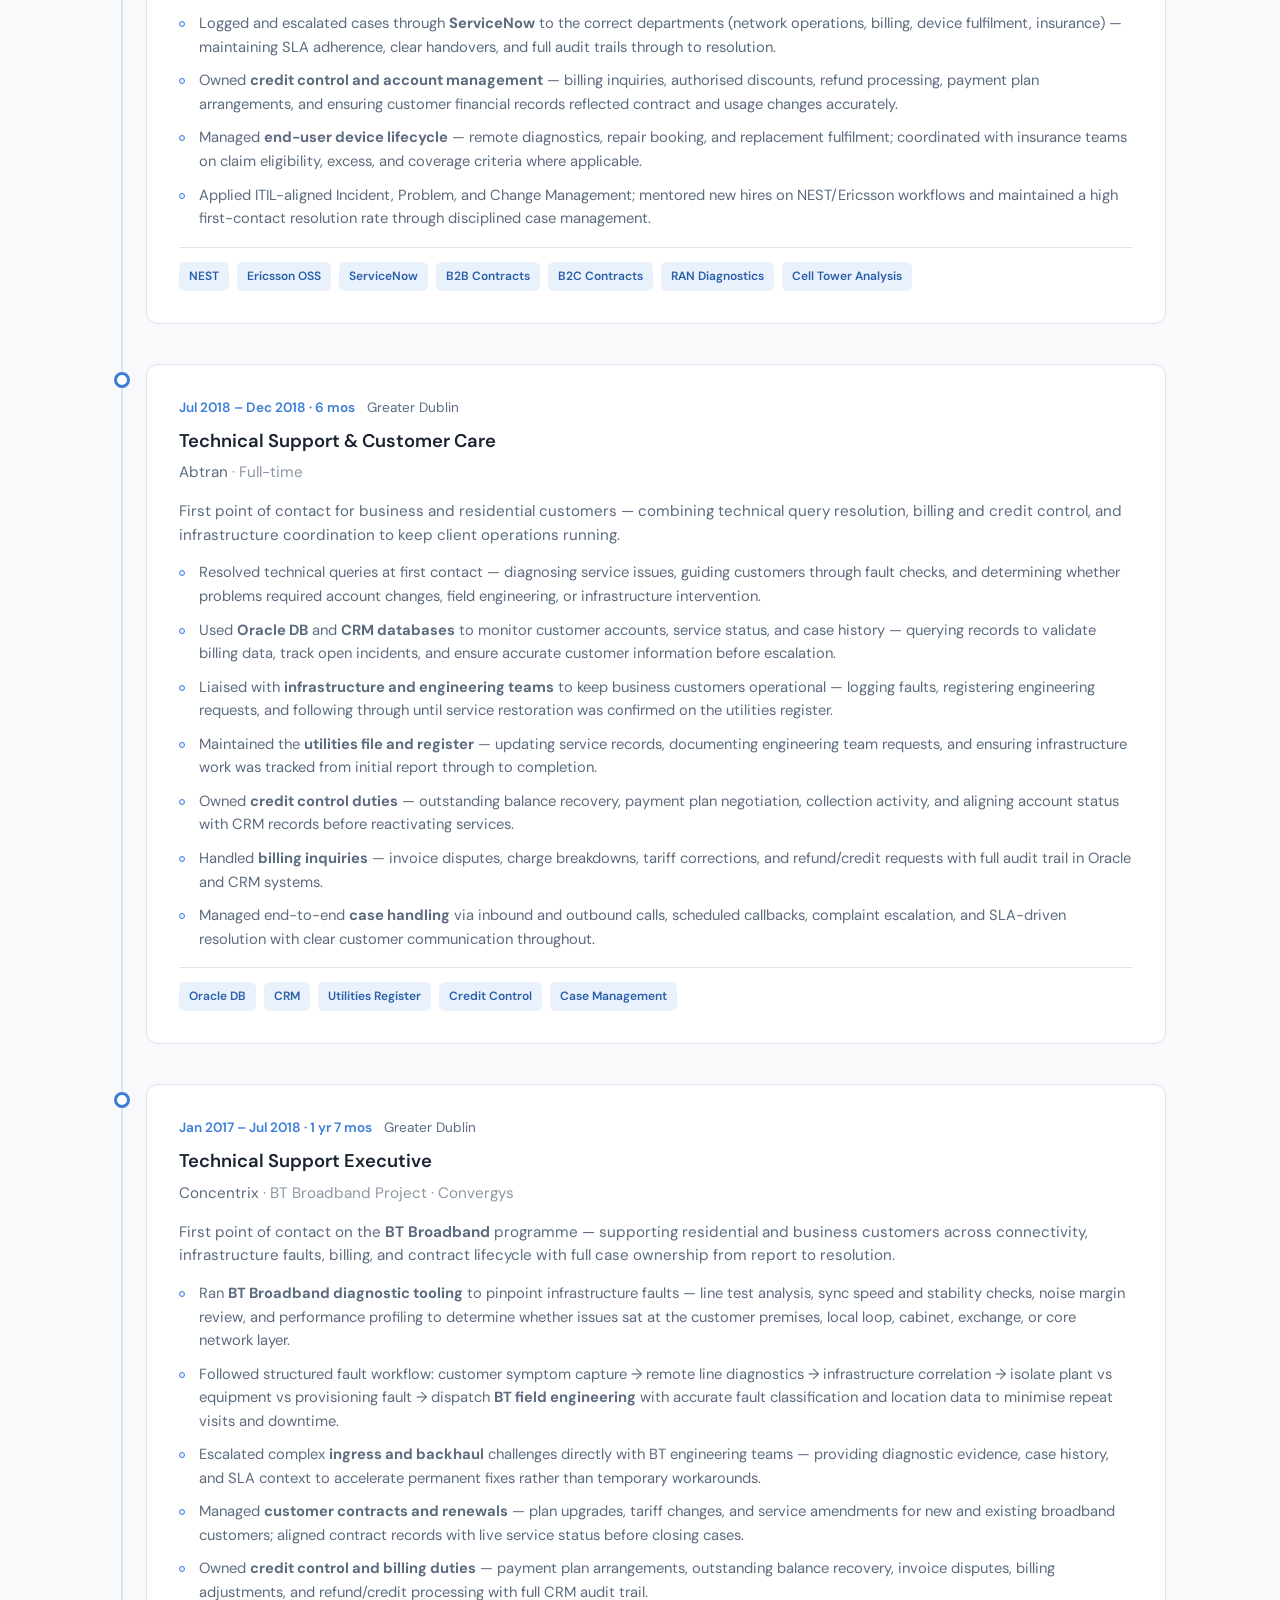
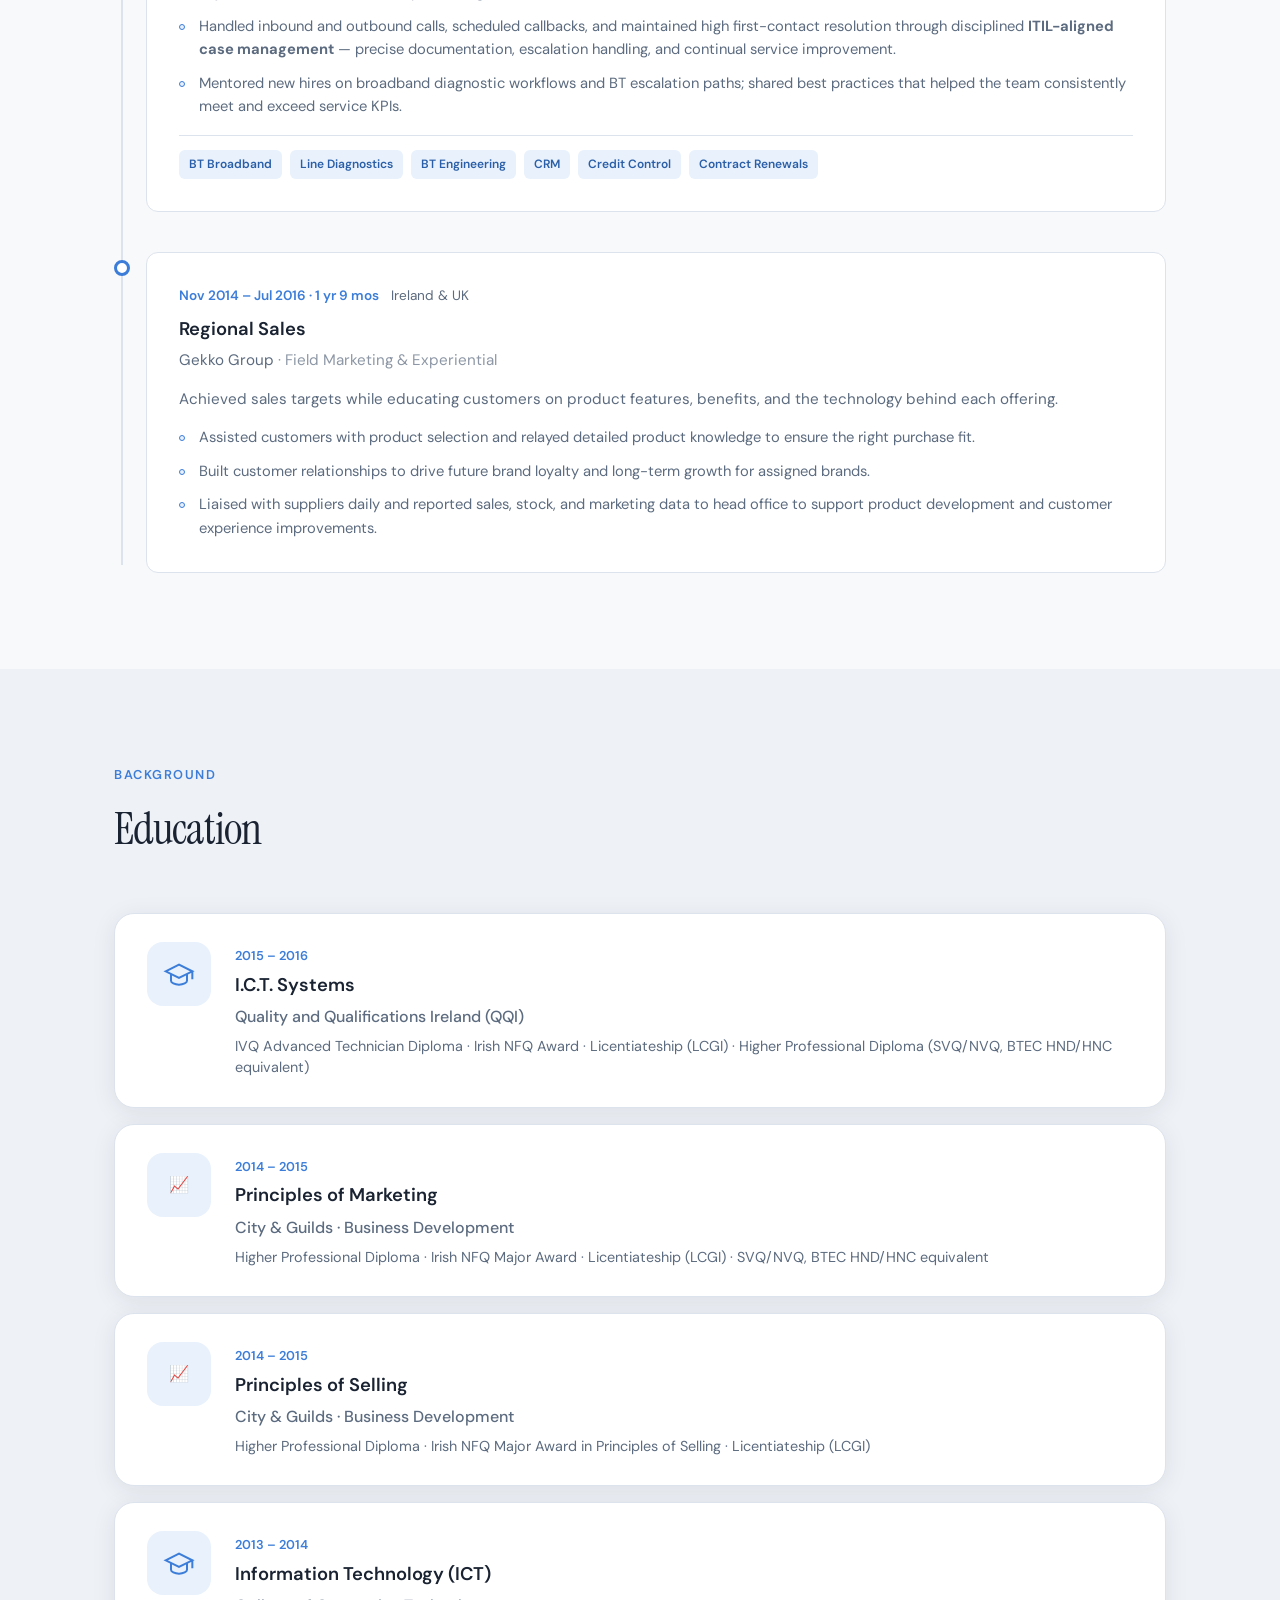
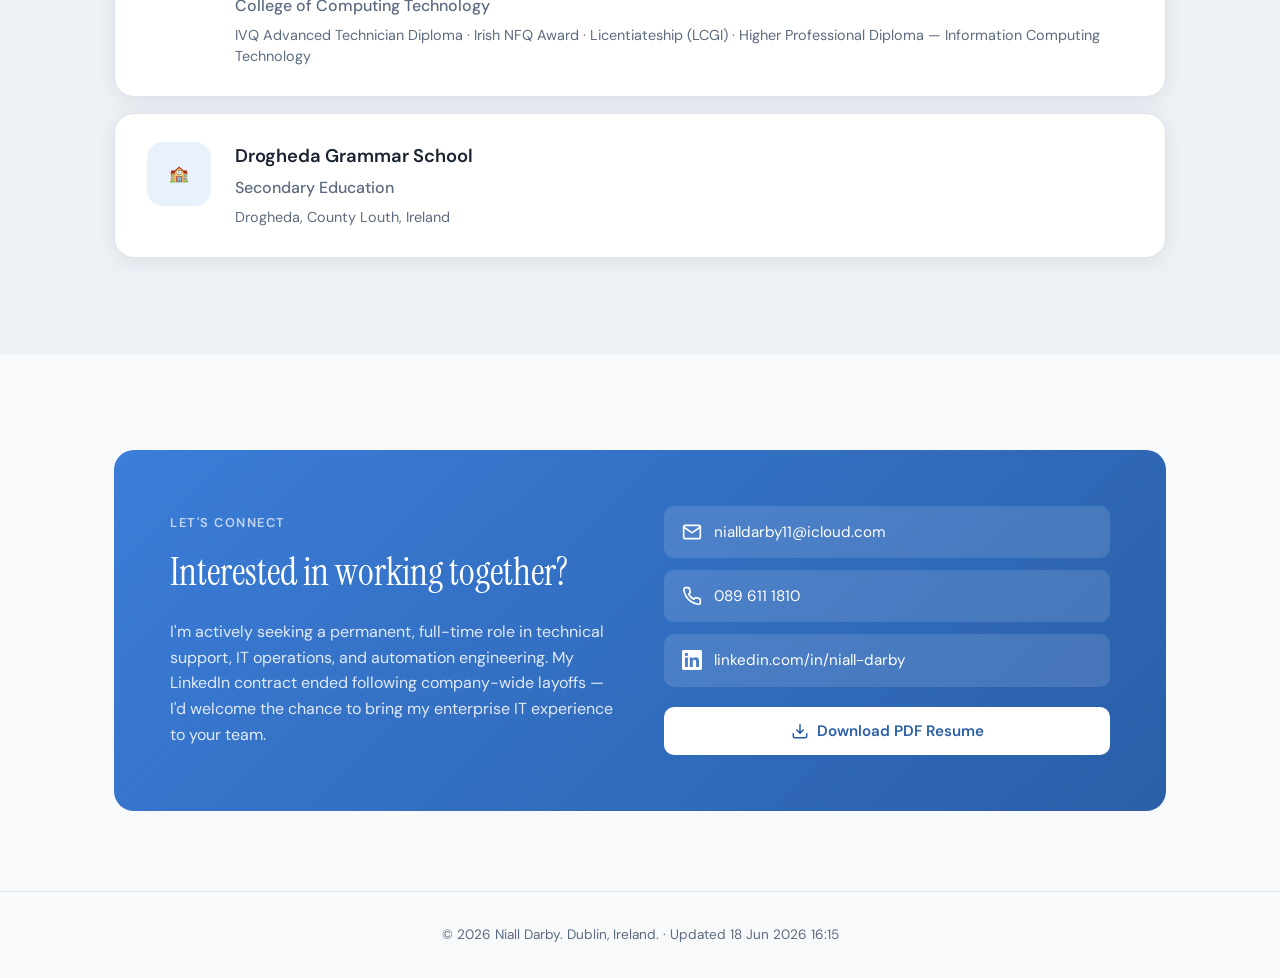
==== commit fab787a4: "Expand LinkedIn role with Omnissa Horizon VDI global support detail. Highlight application software " ====
--- a/index.html
+++ b/index.html
@@ -156,12 +156,12 @@
                 <li>Maintained <strong>hardware stock inventory</strong> — tracking devices in stock, deployed, returned, and in repair; keeping asset records accurate for spare pool management, new hire fulfilment, and break/fix workflows.</li>
                 <li>Configured <strong>user permissions and profiles</strong> end-to-end — security group membership, application access, mailbox and SharePoint rights, VPN/network privileges, and role-based tooling access so employees had everything required for their role on day one.</li>
                 <li>Maintained and supported <strong>printer and print network infrastructure</strong> — driver deployment, queue configuration, network printer mapping, consumables and jam troubleshooting, and resolving connectivity issues across office print environments.</li>
-                <li>Supported <strong>VDI</strong> (Omnissa/VMware Horizon) — connection rejections, certificate mismatches, and application compatibility; troubleshot kernel panics, hardware failures, and network connectivity issues on desk-side and remote support.</li>
+                <li>Delivered <strong>Omnissa Horizon VDI</strong> application software troubleshooting and technical support to LinkedIn employees globally — diagnosing virtual desktop sessions, user VMs, and Omnissa platform issues including connection rejections, certificate mismatches, pool assignment failures, application compatibility, session performance, and remote desktop access across desk-side and remote support.</li>
                 <li>Logged and managed incidents through <strong>ServiceNow</strong>, <strong>JIRA</strong>, and <strong>Orbit</strong> tickets — liaising with engineering, infrastructure, security, and facilities teams to ensure issues were visible, prioritised, and resolved for end users with clear reproduction detail and SLA follow-through.</li>
                 <li>Used Slack alongside ticketing systems for rapid cross-department coordination — maintaining root cause analysis, documentation, and handover for global support continuity on complex escalations.</li>
               </ul>
               <div class="tech-stack">
-                <span>Okta Admin</span><span>Microsoft Authenticator</span><span>AirWatch</span><span>Workspace ONE</span><span>Intune</span><span>ServiceNow</span><span>JIRA</span><span>Orbit</span><span>Tableau</span><span>Dynamics 365</span>
+                <span>Okta Admin</span><span>Microsoft Authenticator</span><span>AirWatch</span><span>Workspace ONE</span><span>Intune</span><span>Omnissa</span><span>Horizon VDI</span><span>ServiceNow</span><span>JIRA</span><span>Orbit</span><span>Tableau</span><span>Dynamics 365</span>
               </div>
             </div>
           </article>
@@ -404,7 +404,7 @@
 
   <footer class="footer">
     <div class="container">
-      <p>&copy; 2026 Niall Darby. Dublin, Ireland. · <span id="site-version">Updated 15 Jun 2026 14:58</span></p>
+      <p>&copy; 2026 Niall Darby. Dublin, Ireland. · <span id="site-version">Updated 18 Jun 2026 16:15</span></p>
     </div>
   </footer>
 
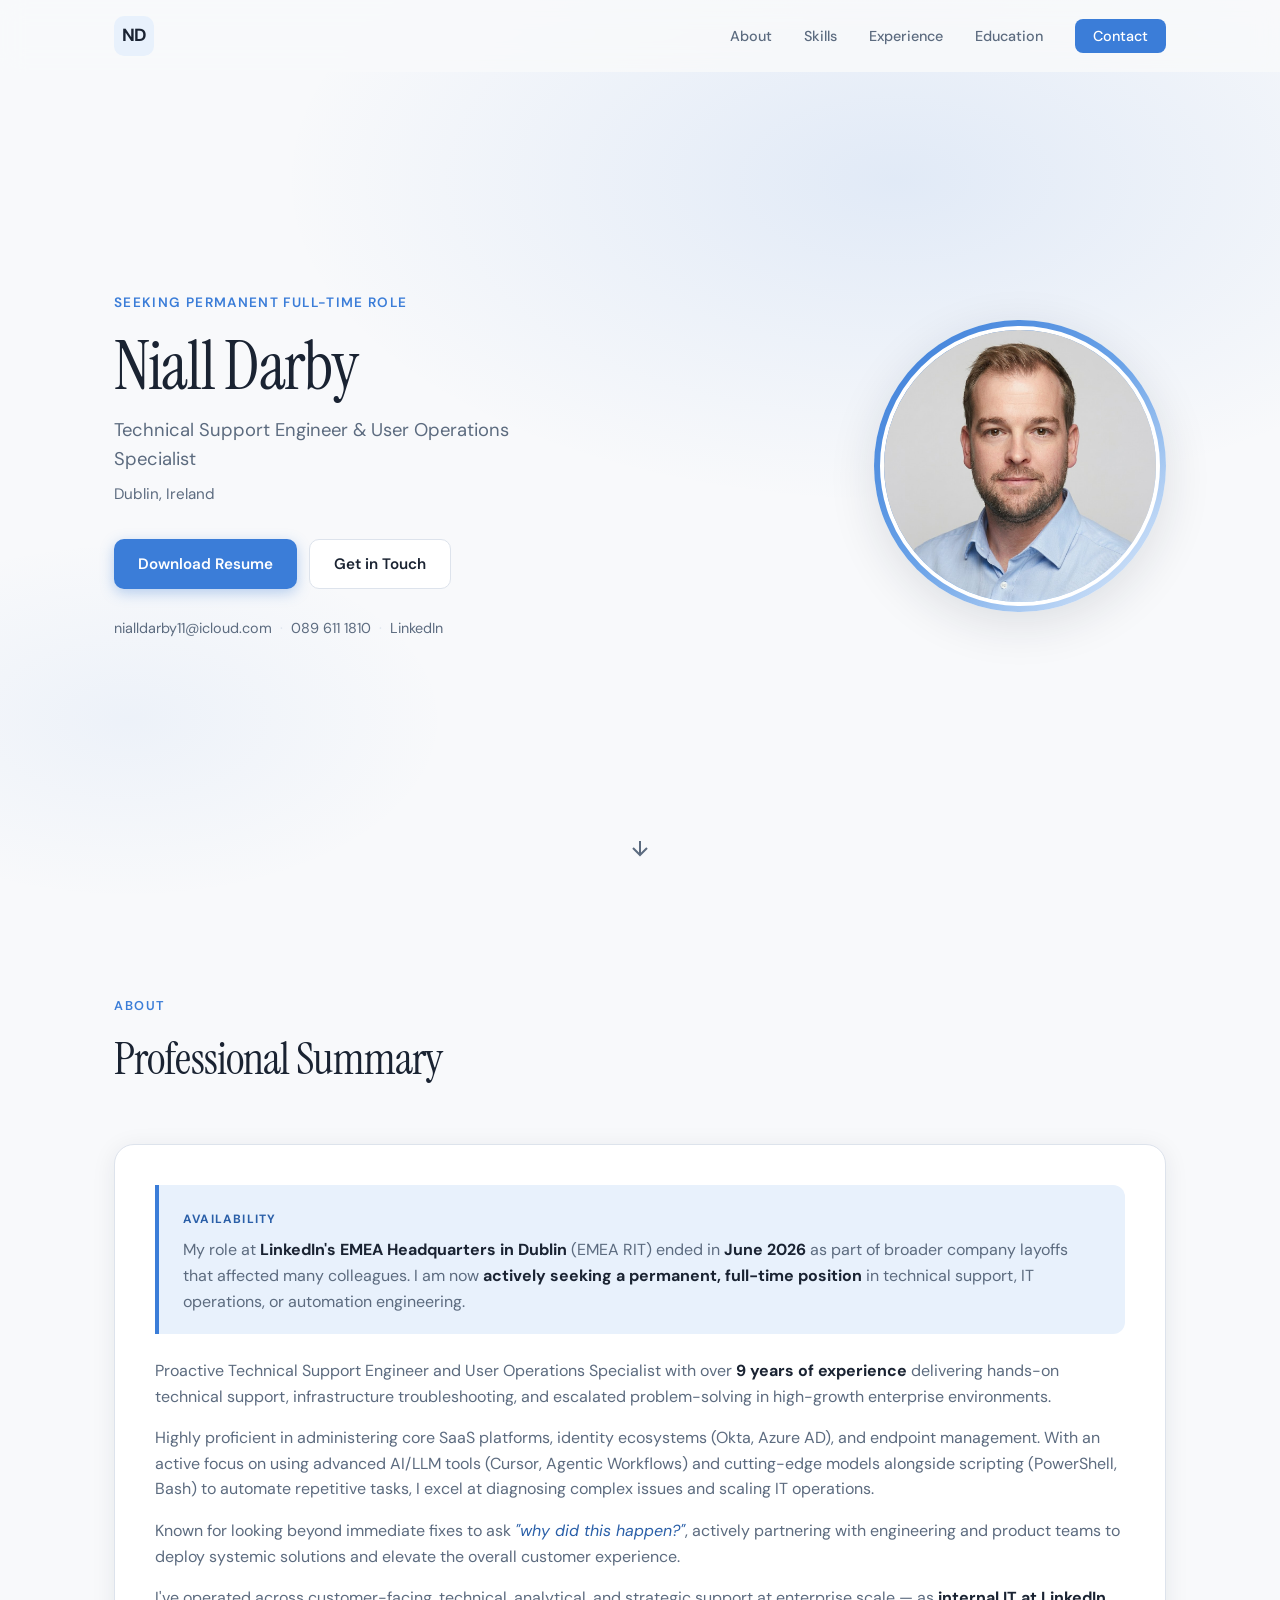
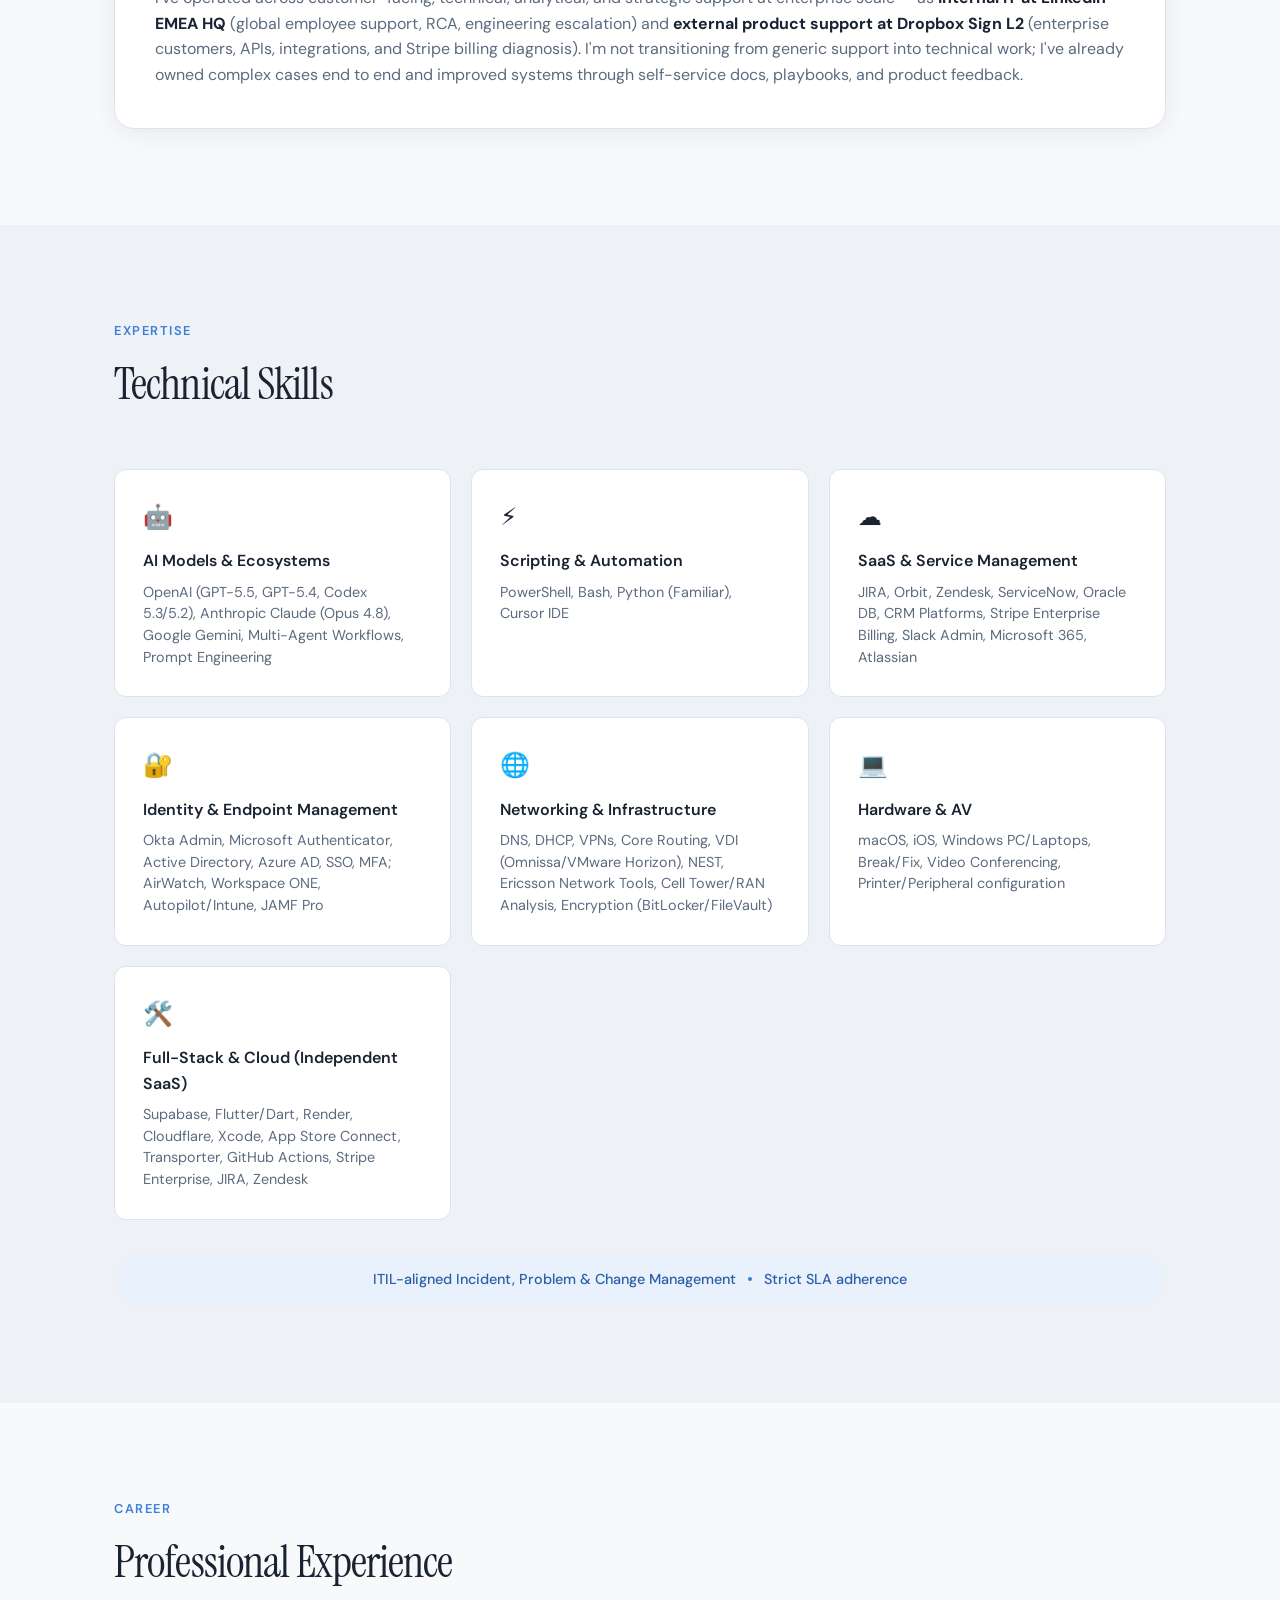
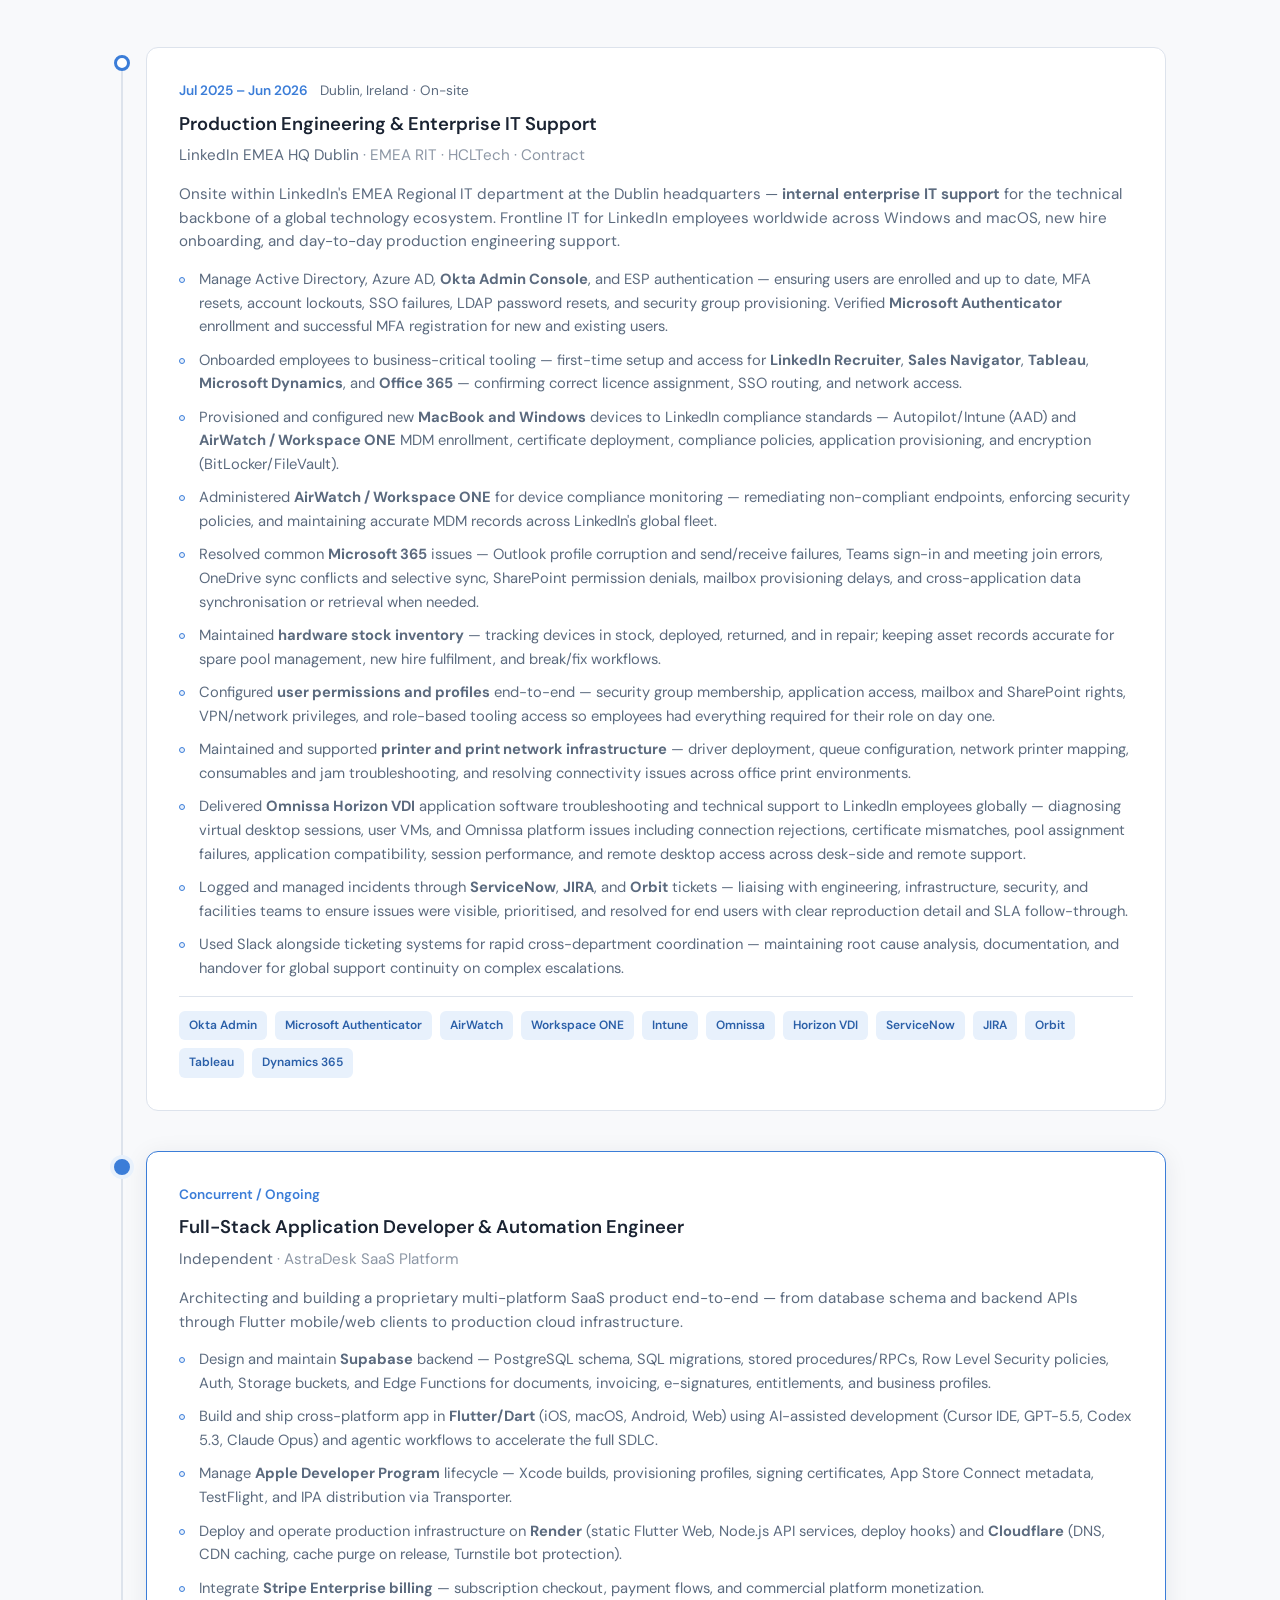
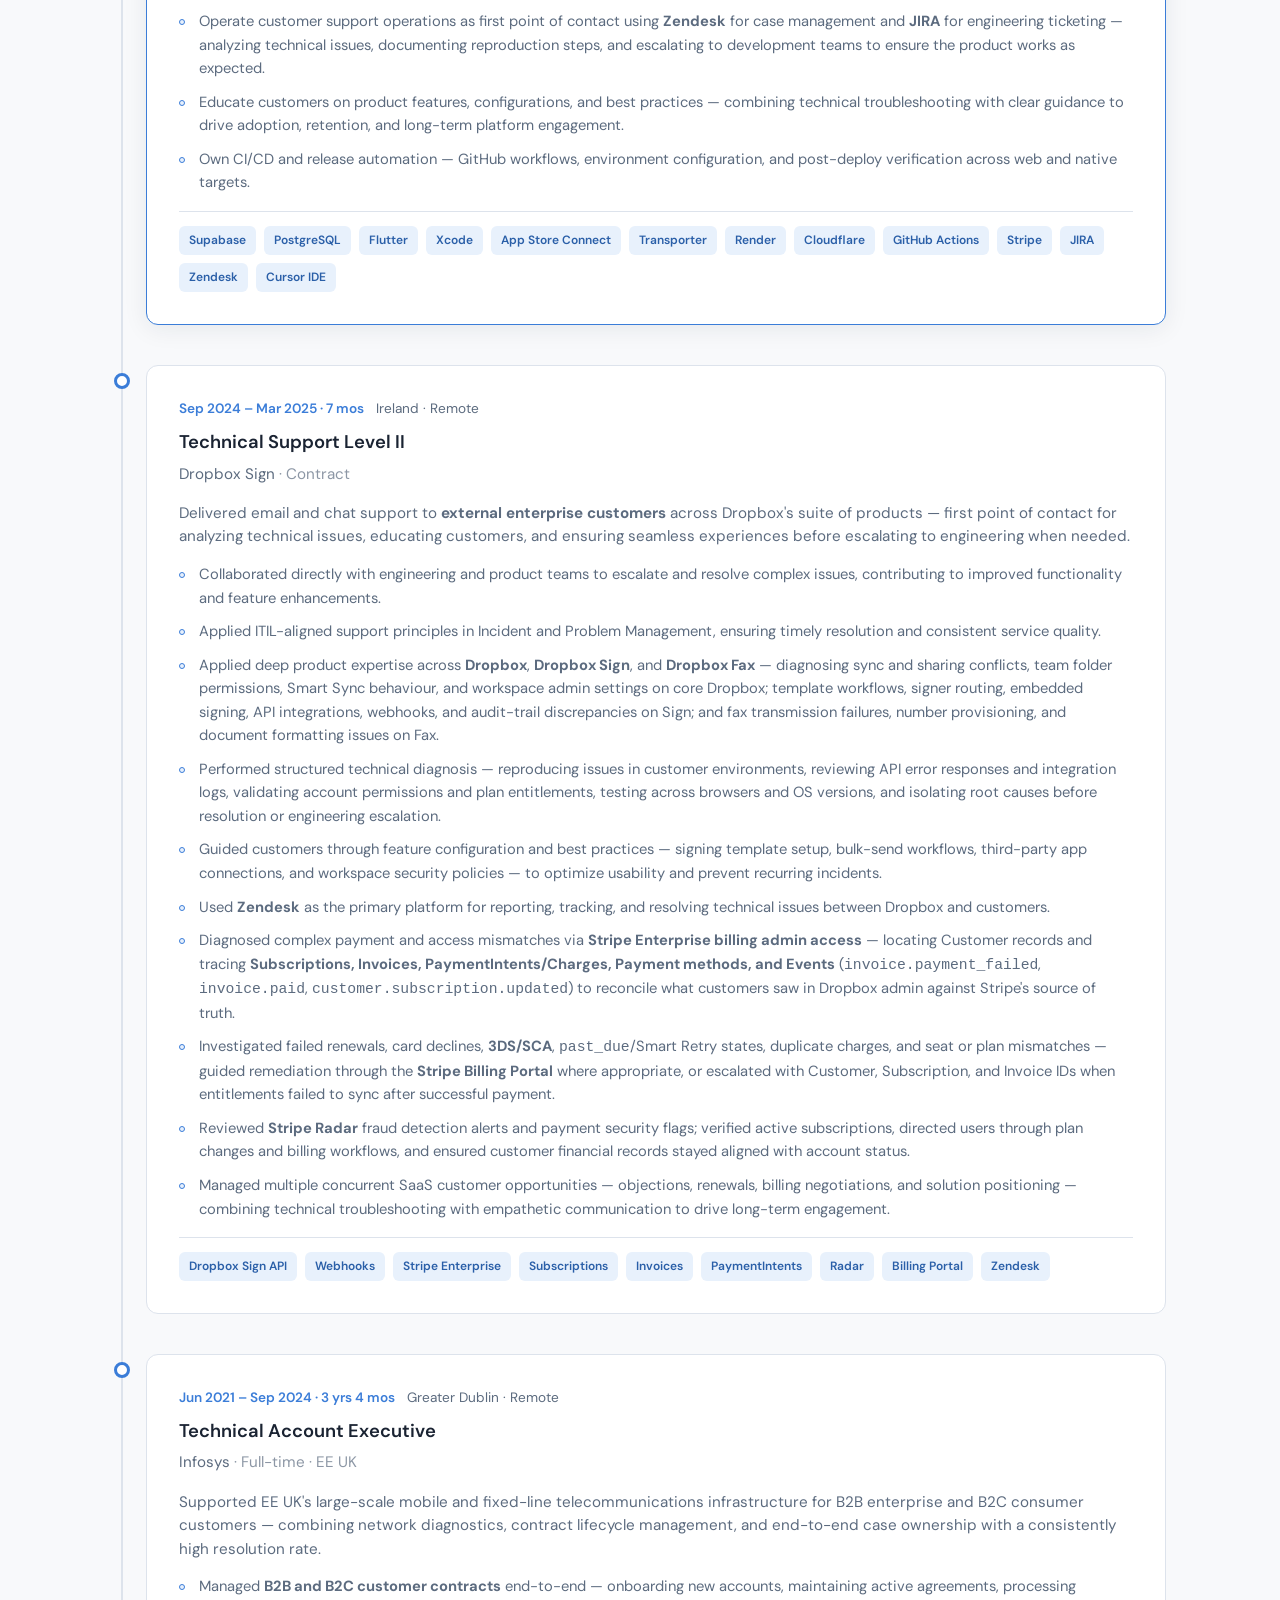
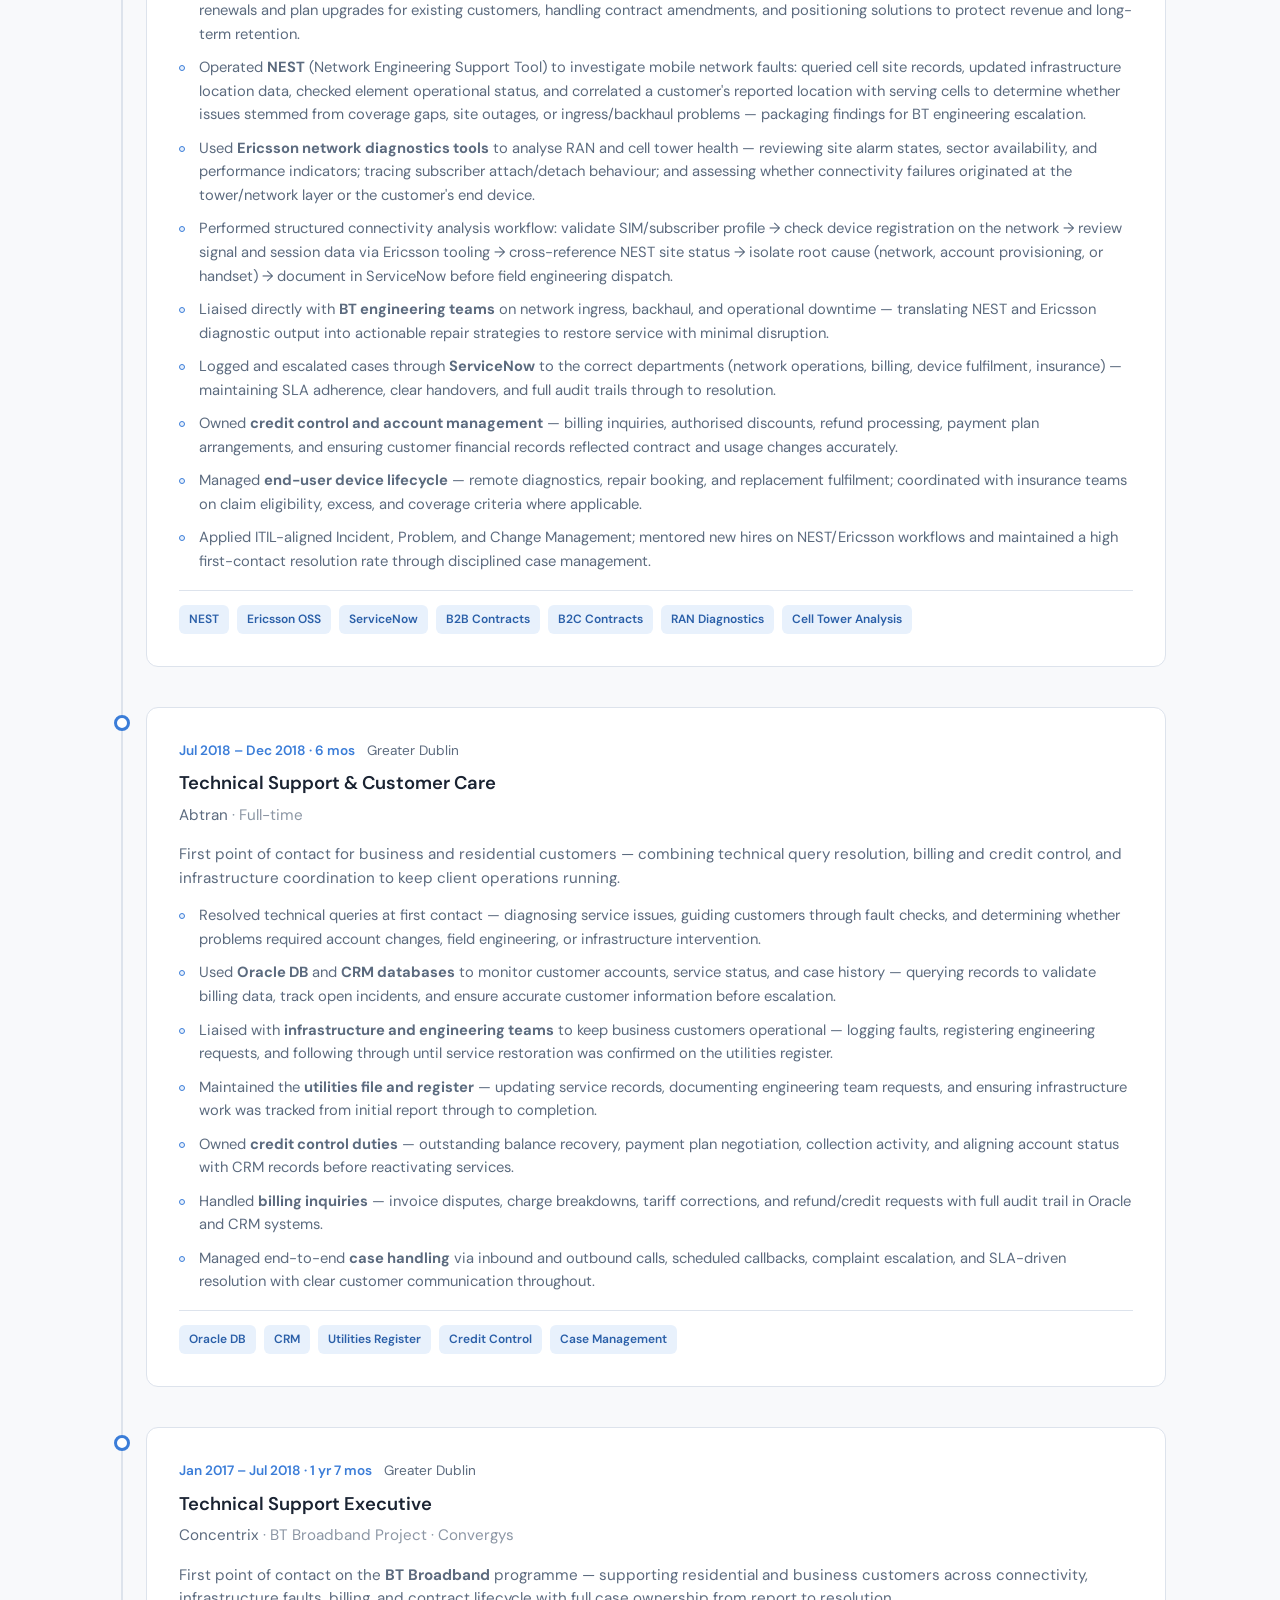
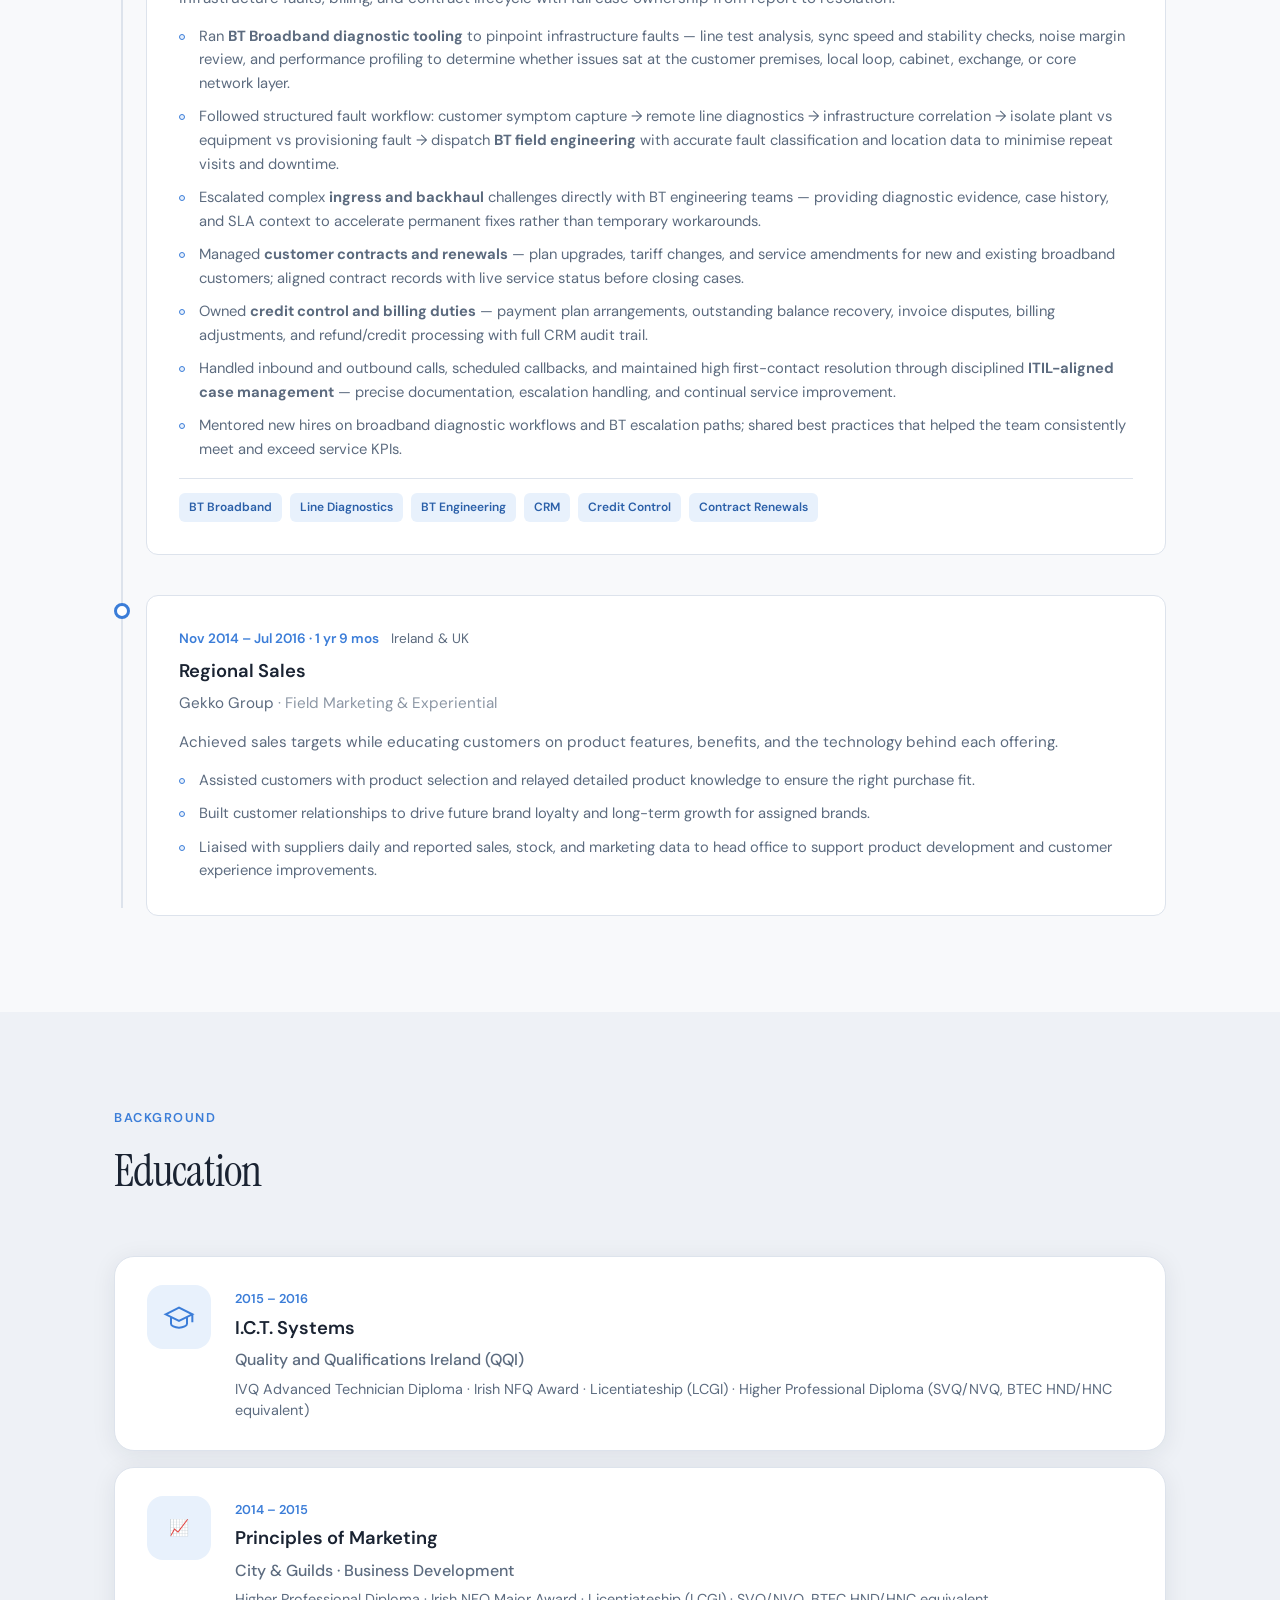
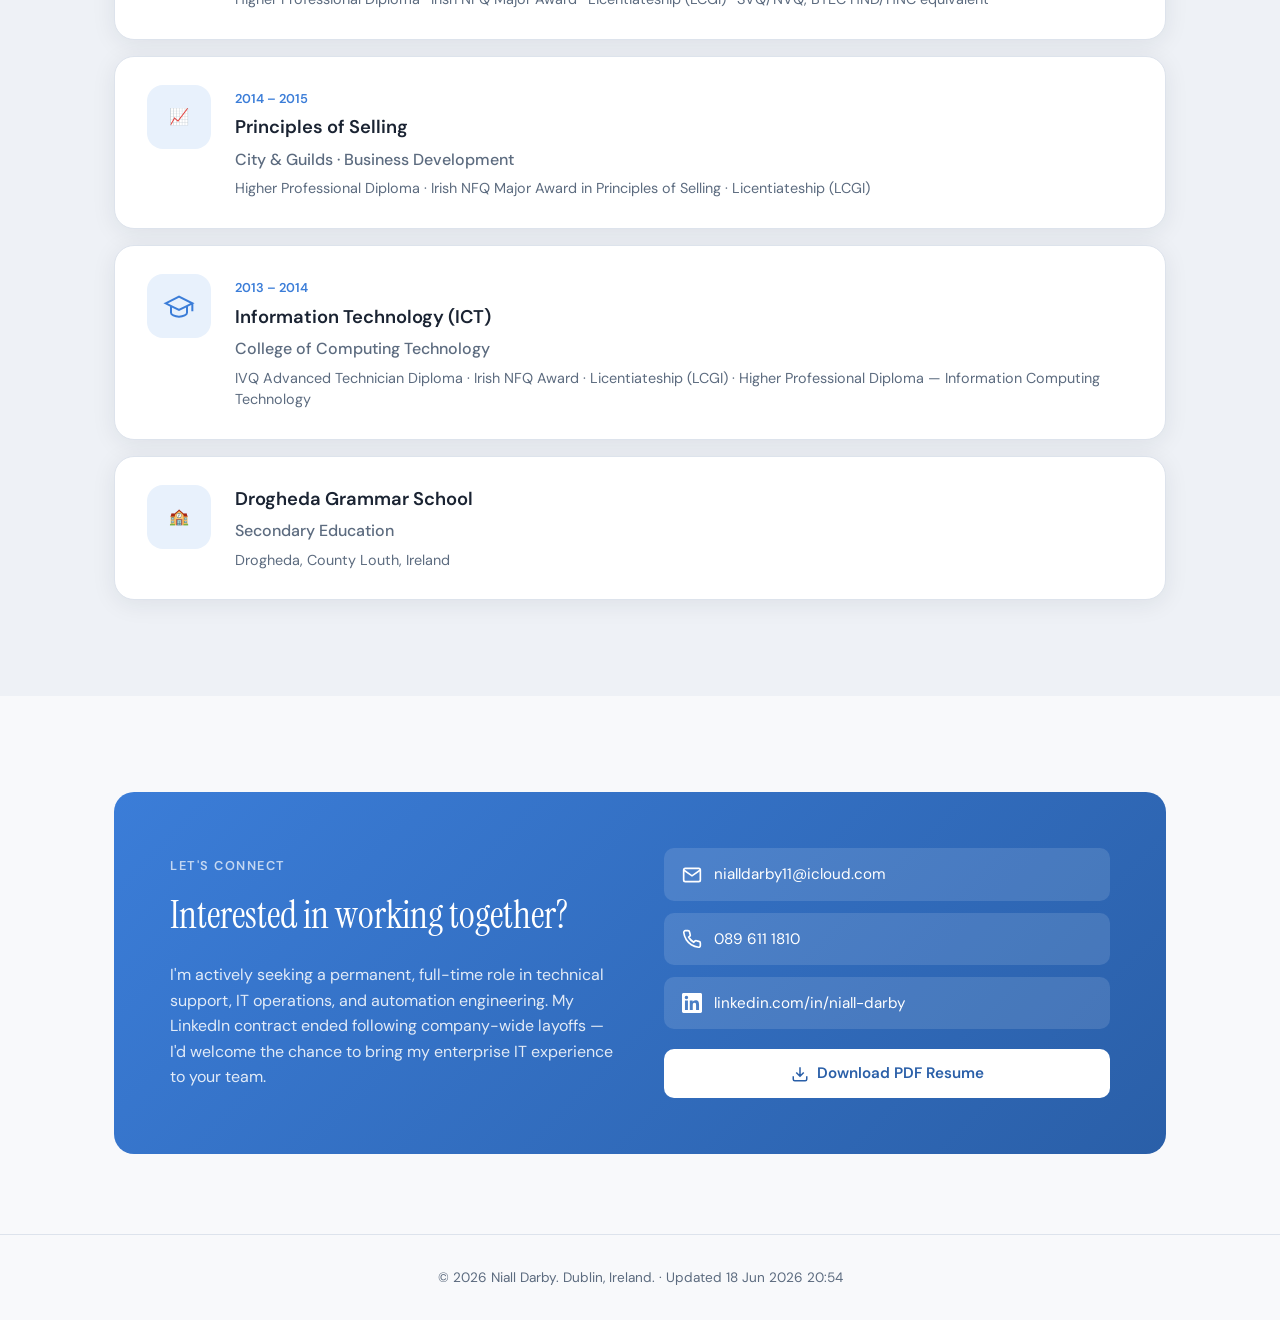
==== commit 88e3a7ac: "Redeploy: regenerate resume PDF and site updates" ====
--- a/index.html
+++ b/index.html
@@ -75,6 +75,7 @@
           <p>Proactive Technical Support Engineer and User Operations Specialist with over <strong>9 years of experience</strong> delivering hands-on technical support, infrastructure troubleshooting, and escalated problem-solving in high-growth enterprise environments.</p>
           <p>Highly proficient in administering core SaaS platforms, identity ecosystems (Okta, Azure AD), and endpoint management. With an active focus on using advanced AI/LLM tools (Cursor, Agentic Workflows) and cutting-edge models alongside scripting (PowerShell, Bash) to automate repetitive tasks, I excel at diagnosing complex issues and scaling IT operations.</p>
           <p>Known for looking beyond immediate fixes to ask <em>"why did this happen?"</em>, actively partnering with engineering and product teams to deploy systemic solutions and elevate the overall customer experience.</p>
+          <p>I've operated across customer-facing, technical, analytical, and strategic support at enterprise scale — as <strong>internal IT at LinkedIn EMEA HQ</strong> (global employee support, RCA, engineering escalation) and <strong>external product support at Dropbox Sign L2</strong> (enterprise customers, APIs, integrations, and Stripe billing diagnosis). I'm not transitioning from generic support into technical work; I've already owned complex cases end to end and improved systems through self-service docs, playbooks, and product feedback.</p>
         </div>
       </div>
     </section>
@@ -146,7 +147,7 @@
               </div>
               <h3>Production Engineering &amp; Enterprise IT Support</h3>
               <p class="timeline-company">LinkedIn EMEA HQ Dublin <span>EMEA RIT · HCLTech · Contract</span></p>
-              <p class="timeline-intro">Onsite within LinkedIn's EMEA Regional IT department at the Dublin headquarters — supporting the technical backbone of a global technology ecosystem. Frontline IT for LinkedIn employees worldwide across Windows and macOS, new hire onboarding, and day-to-day production engineering support.</p>
+              <p class="timeline-intro">Onsite within LinkedIn's EMEA Regional IT department at the Dublin headquarters — <strong>internal enterprise IT support</strong> for the technical backbone of a global technology ecosystem. Frontline IT for LinkedIn employees worldwide across Windows and macOS, new hire onboarding, and day-to-day production engineering support.</p>
               <ul>
                 <li>Manage Active Directory, Azure AD, <strong>Okta Admin Console</strong>, and ESP authentication — ensuring users are enrolled and up to date, MFA resets, account lockouts, SSO failures, LDAP password resets, and security group provisioning. Verified <strong>Microsoft Authenticator</strong> enrollment and successful MFA registration for new and existing users.</li>
                 <li>Onboarded employees to business-critical tooling — first-time setup and access for <strong>LinkedIn Recruiter</strong>, <strong>Sales Navigator</strong>, <strong>Tableau</strong>, <strong>Microsoft Dynamics</strong>, and <strong>Office 365</strong> — confirming correct licence assignment, SSO routing, and network access.</li>
@@ -200,7 +201,7 @@
               </div>
               <h3>Technical Support Level II</h3>
               <p class="timeline-company">Dropbox Sign <span>Contract</span></p>
-              <p class="timeline-intro">Delivered exceptional email and chat support across Dropbox's suite of products — first point of contact for analyzing technical issues, educating customers, and ensuring seamless experiences before escalating to engineering when needed.</p>
+              <p class="timeline-intro">Delivered email and chat support to <strong>external enterprise customers</strong> across Dropbox's suite of products — first point of contact for analyzing technical issues, educating customers, and ensuring seamless experiences before escalating to engineering when needed.</p>
               <ul>
                 <li>Collaborated directly with engineering and product teams to escalate and resolve complex issues, contributing to improved functionality and feature enhancements.</li>
                 <li>Applied ITIL-aligned support principles in Incident and Problem Management, ensuring timely resolution and consistent service quality.</li>
@@ -208,9 +209,14 @@
                 <li>Performed structured technical diagnosis — reproducing issues in customer environments, reviewing API error responses and integration logs, validating account permissions and plan entitlements, testing across browsers and OS versions, and isolating root causes before resolution or engineering escalation.</li>
                 <li>Guided customers through feature configuration and best practices — signing template setup, bulk-send workflows, third-party app connections, and workspace security policies — to optimize usability and prevent recurring incidents.</li>
                 <li>Used <strong>Zendesk</strong> as the primary platform for reporting, tracking, and resolving technical issues between Dropbox and customers.</li>
-                <li>Supported subscription and billing operations via the <strong>Stripe Enterprise billing platform</strong> — verifying active subscriptions, ensuring customer financials and account records were updated accordingly, reviewing fraud detection alerts and payment security flags, and directing users through billing features, plan changes, and payment-related queries when needed.</li>
+                <li>Diagnosed complex payment and access mismatches via <strong>Stripe Enterprise billing admin access</strong> — locating Customer records and tracing <strong>Subscriptions, Invoices, PaymentIntents/Charges, Payment methods, and Events</strong> (<code>invoice.payment_failed</code>, <code>invoice.paid</code>, <code>customer.subscription.updated</code>) to reconcile what customers saw in Dropbox admin against Stripe's source of truth.</li>
+                <li>Investigated failed renewals, card declines, <strong>3DS/SCA</strong>, <code>past_due</code>/Smart Retry states, duplicate charges, and seat or plan mismatches — guided remediation through the <strong>Stripe Billing Portal</strong> where appropriate, or escalated with Customer, Subscription, and Invoice IDs when entitlements failed to sync after successful payment.</li>
+                <li>Reviewed <strong>Stripe Radar</strong> fraud detection alerts and payment security flags; verified active subscriptions, directed users through plan changes and billing workflows, and ensured customer financial records stayed aligned with account status.</li>
                 <li>Managed multiple concurrent SaaS customer opportunities — objections, renewals, billing negotiations, and solution positioning — combining technical troubleshooting with empathetic communication to drive long-term engagement.</li>
               </ul>
+              <div class="tech-stack">
+                <span>Dropbox Sign API</span><span>Webhooks</span><span>Stripe Enterprise</span><span>Subscriptions</span><span>Invoices</span><span>PaymentIntents</span><span>Radar</span><span>Billing Portal</span><span>Zendesk</span>
+              </div>
             </div>
           </article>
 
@@ -404,7 +410,7 @@
 
   <footer class="footer">
     <div class="container">
-      <p>&copy; 2026 Niall Darby. Dublin, Ireland. · <span id="site-version">Updated 18 Jun 2026 16:15</span></p>
+      <p>&copy; 2026 Niall Darby. Dublin, Ireland. · <span id="site-version">Updated 18 Jun 2026 20:54</span></p>
     </div>
   </footer>
 
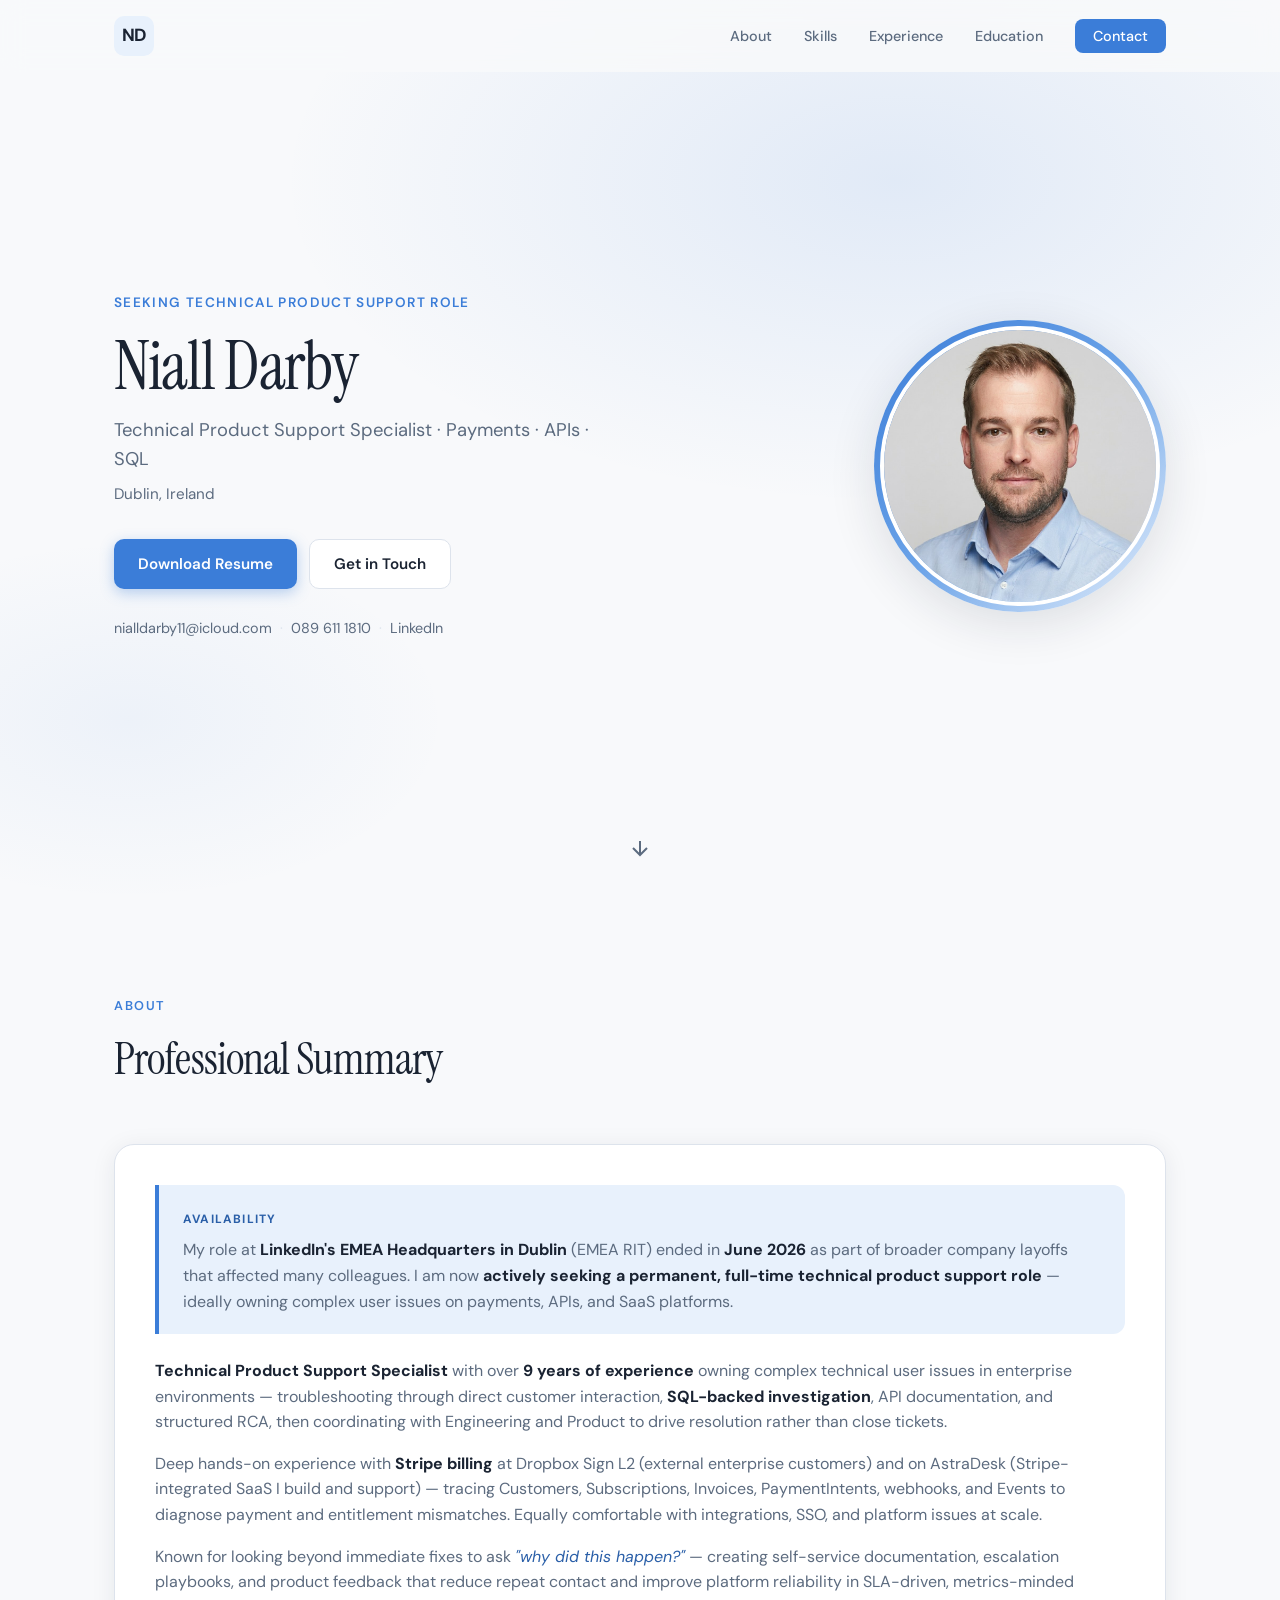
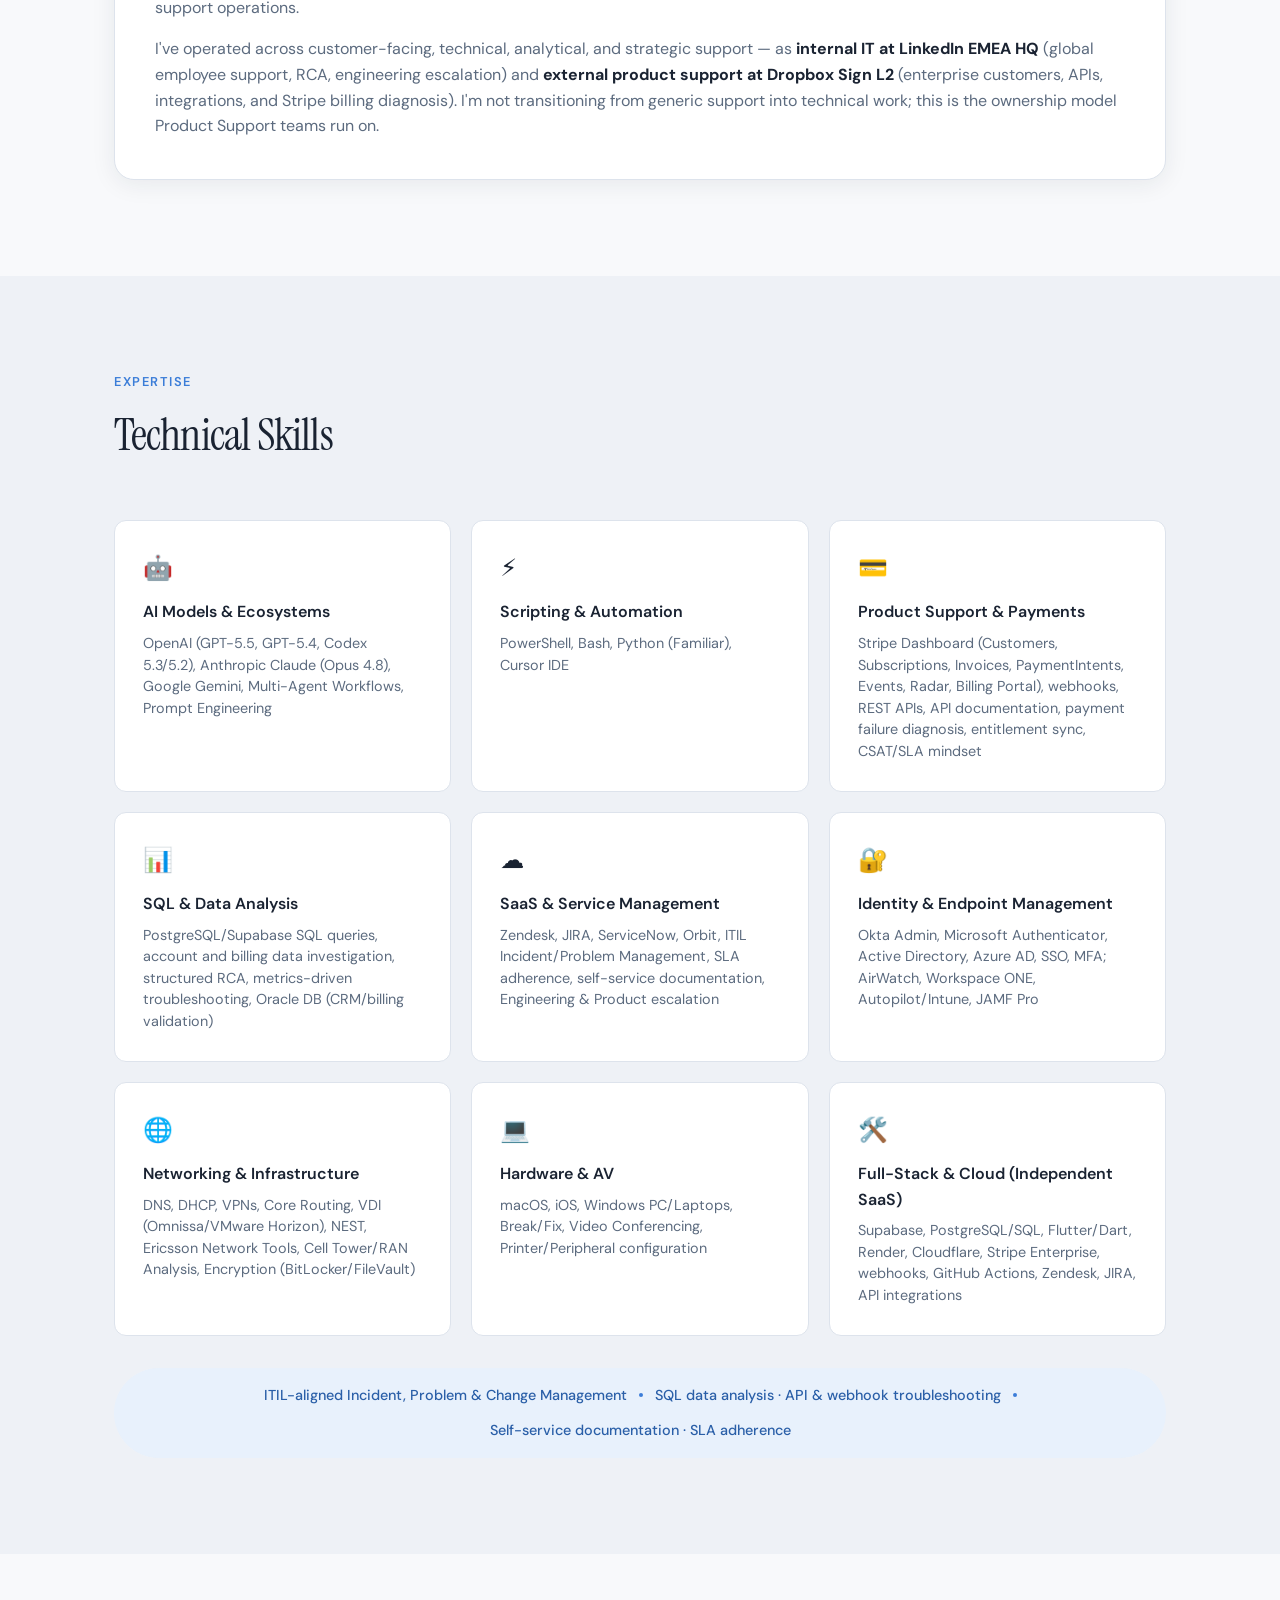
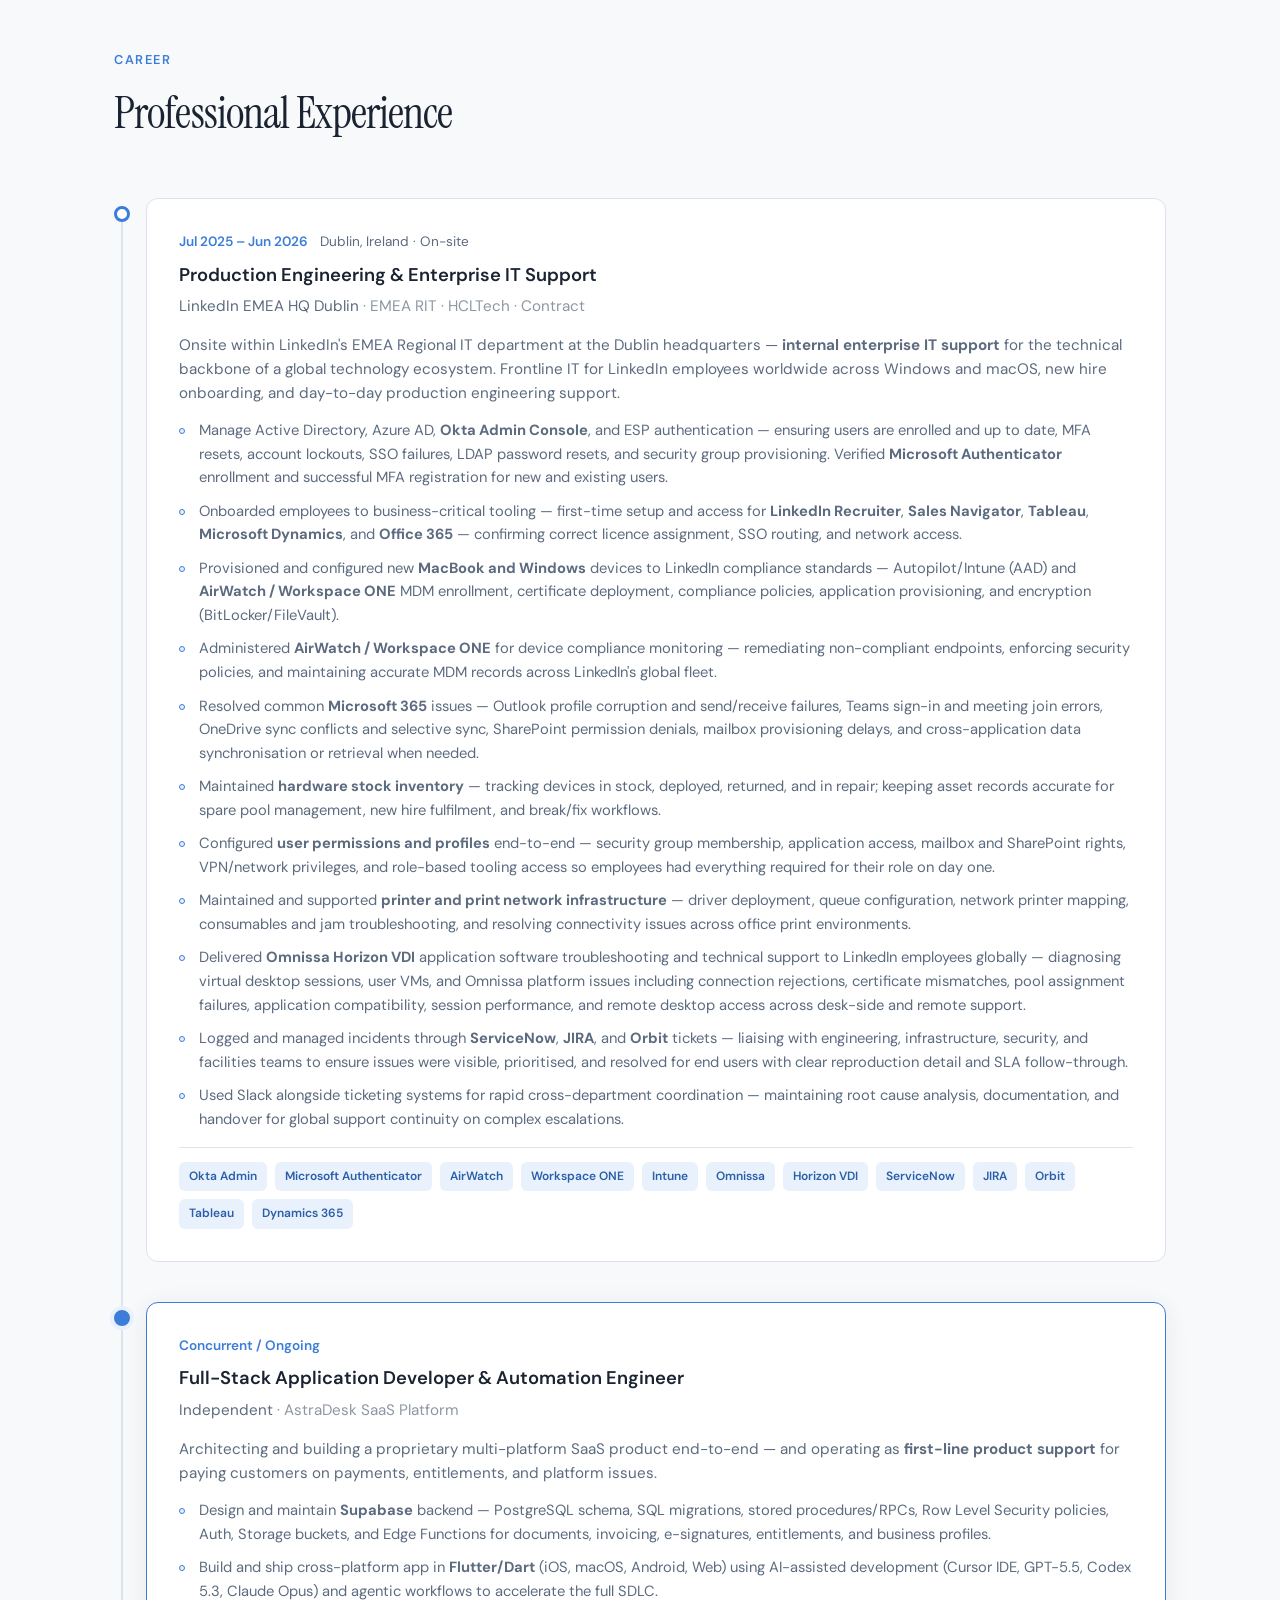
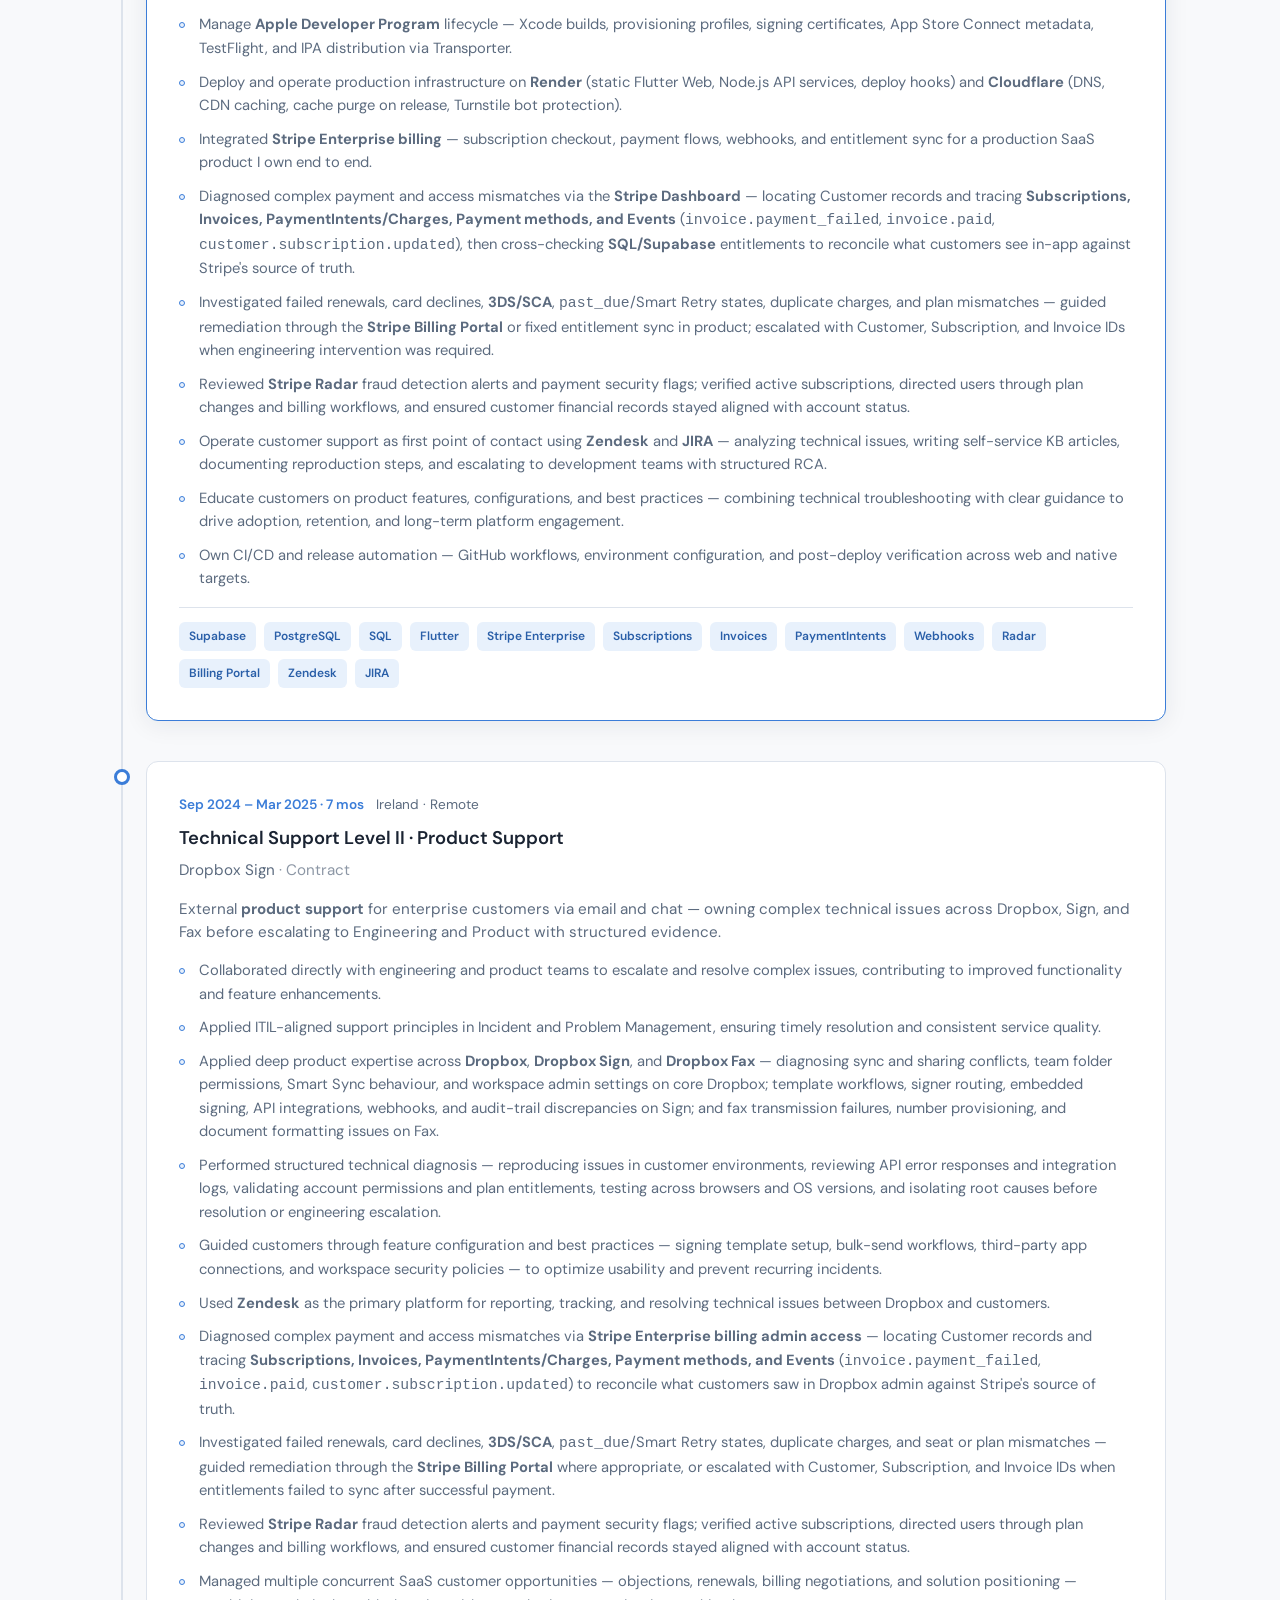
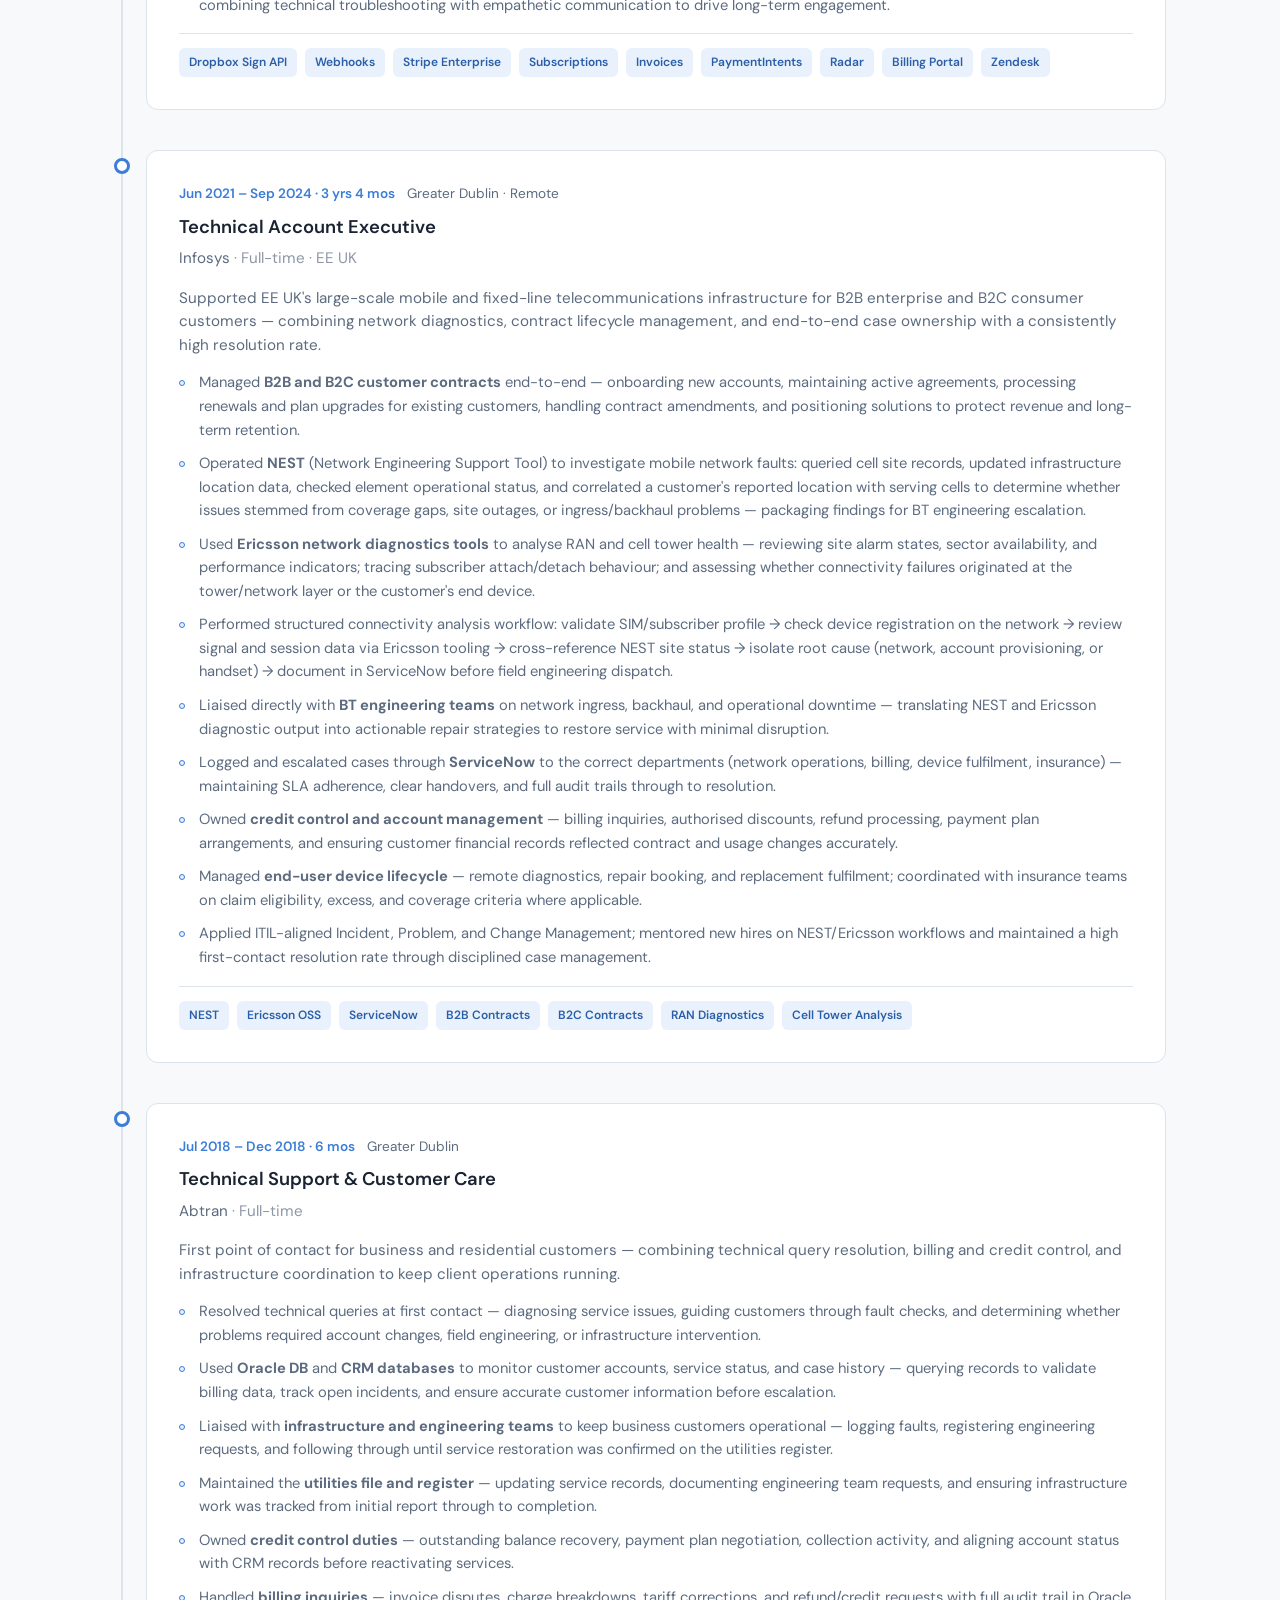
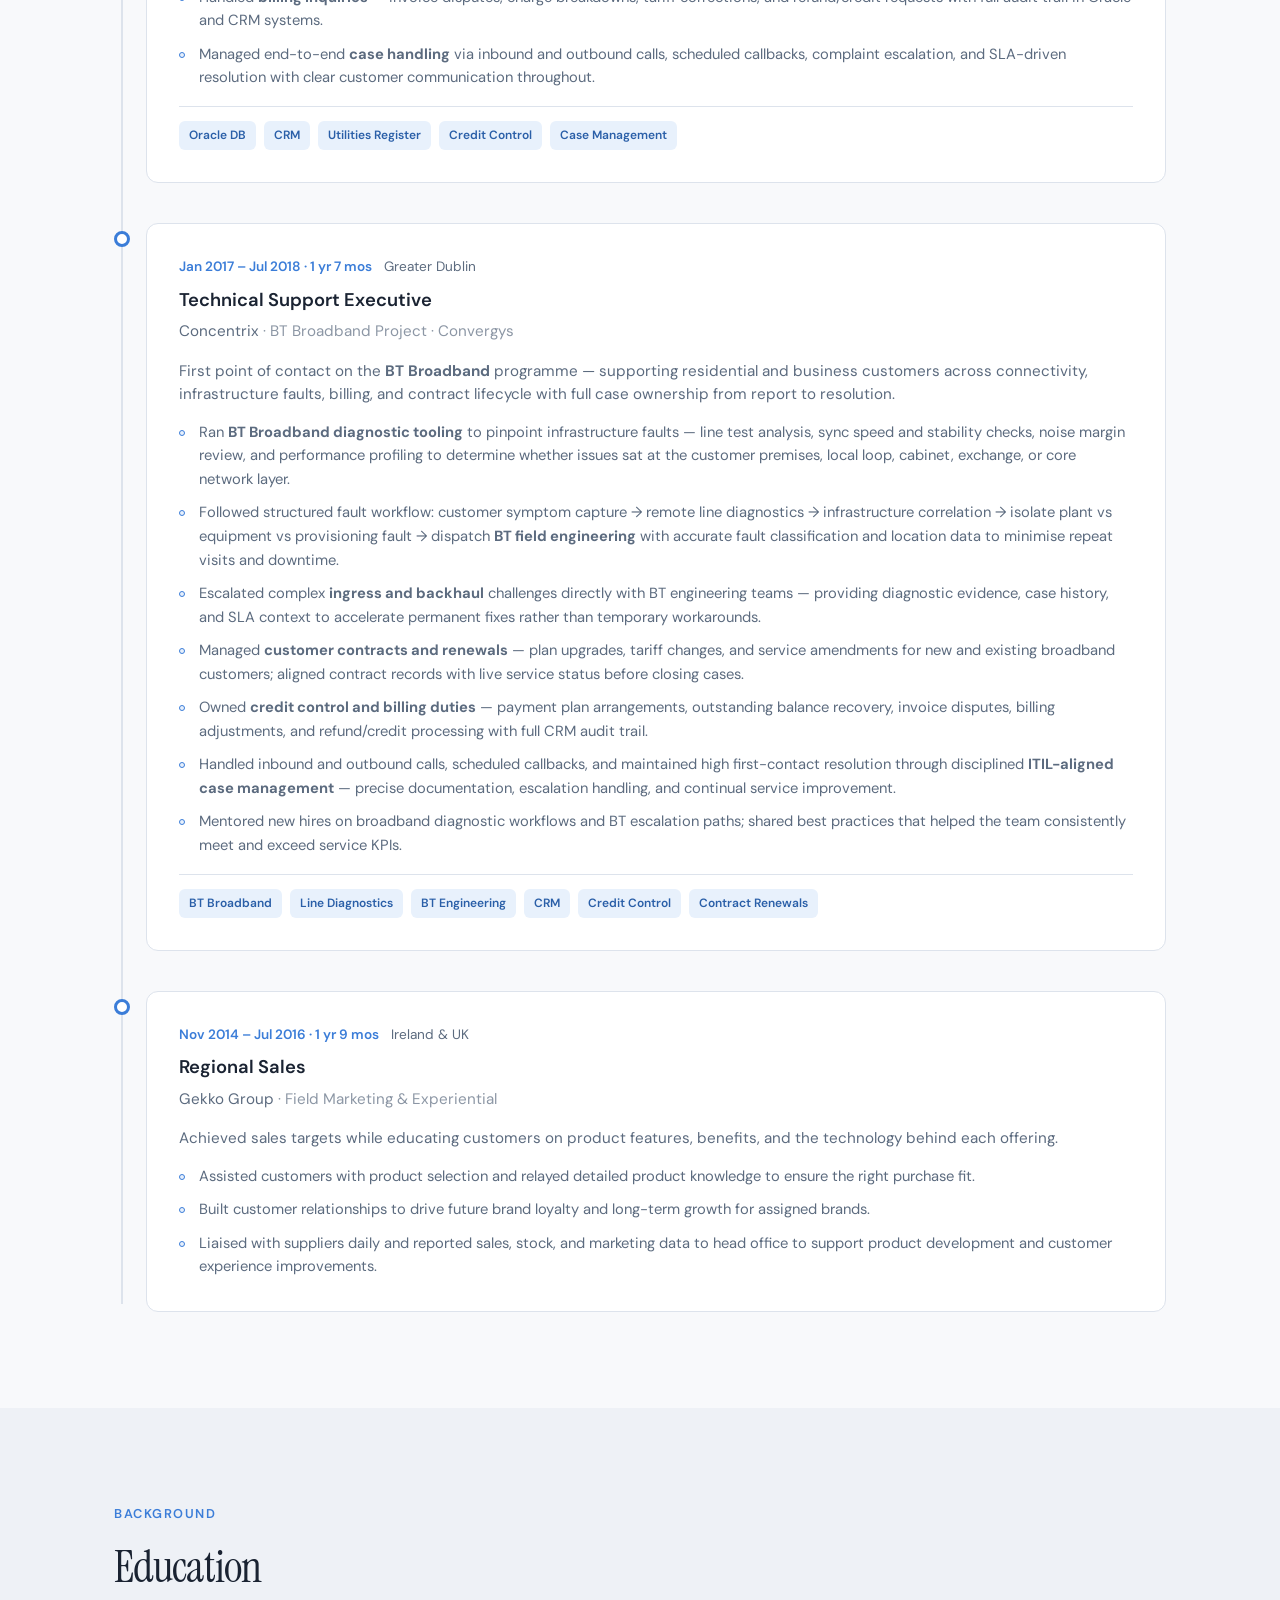
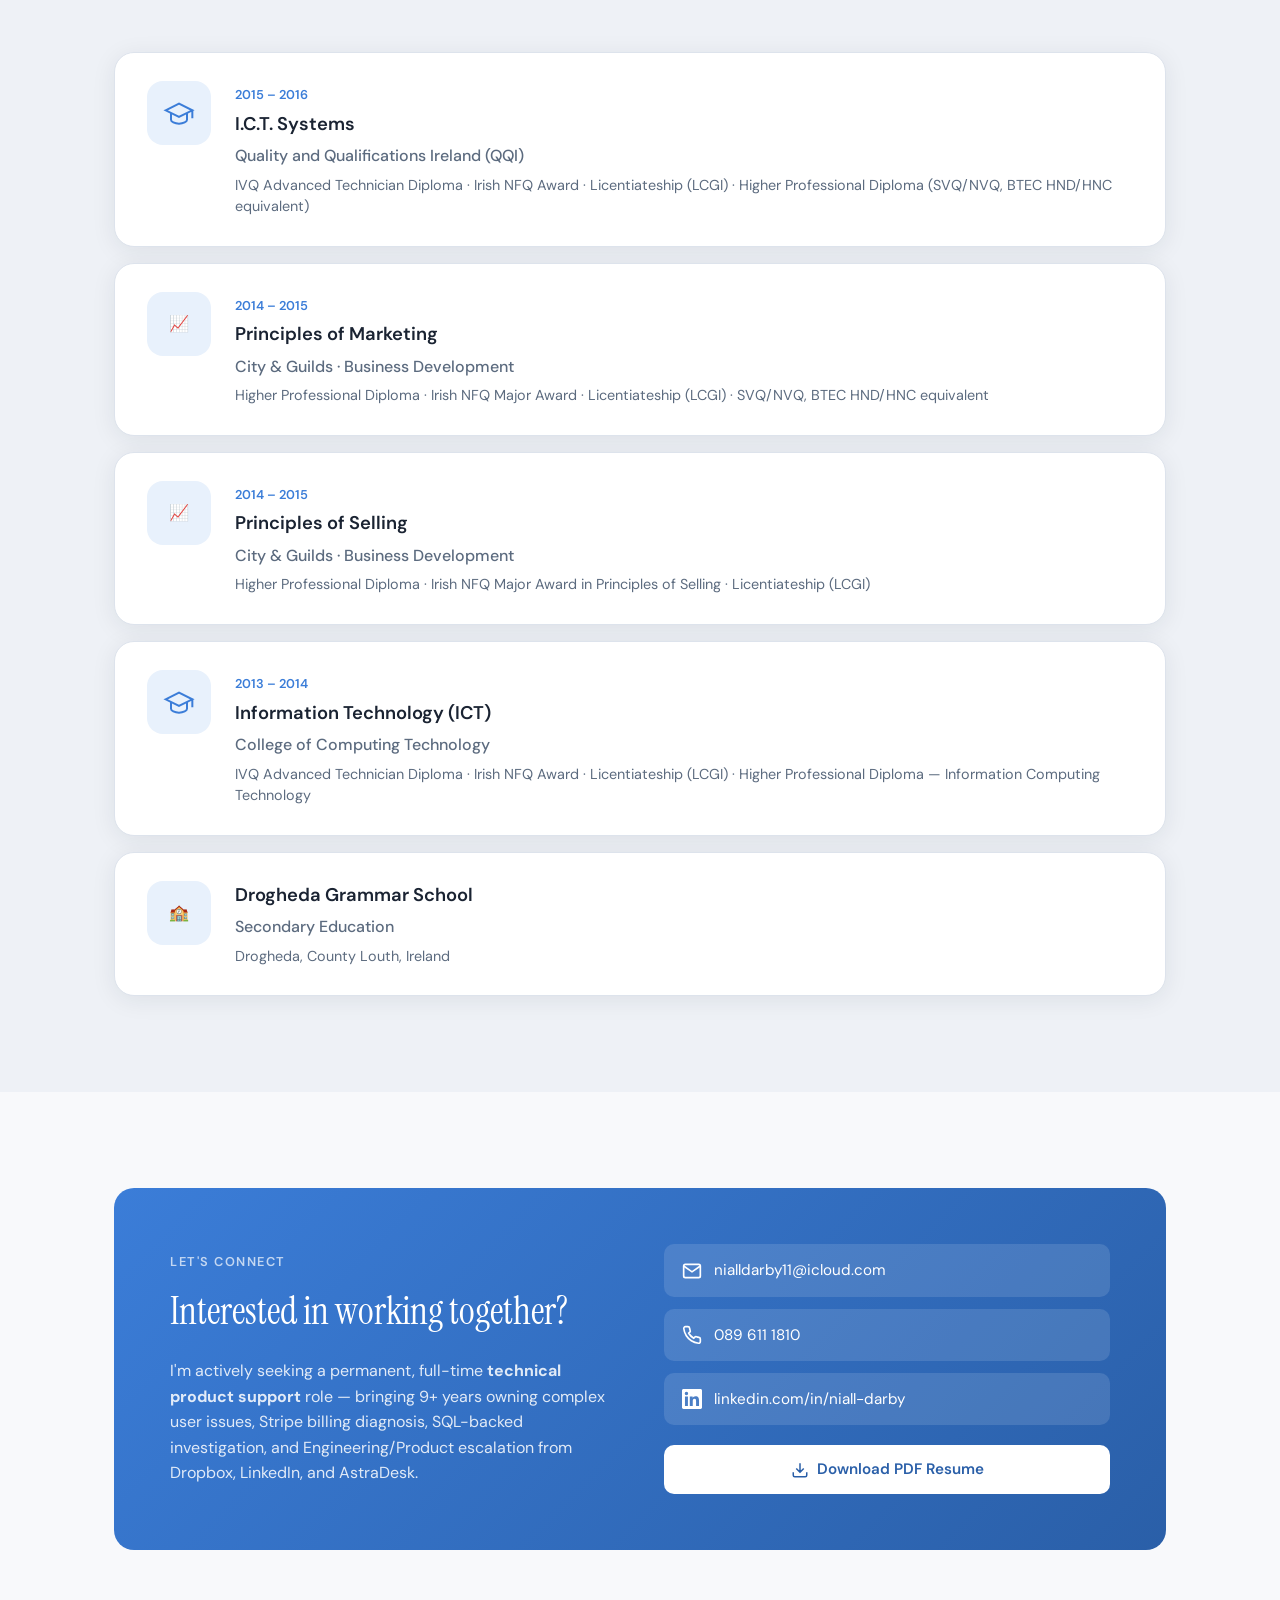
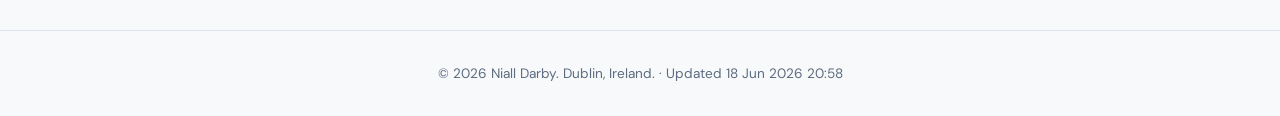
==== commit f2962c9e: "Redeploy: regenerate resume PDF and site updates" ====
--- a/index.html
+++ b/index.html
@@ -5,8 +5,8 @@
   <meta name="viewport" content="width=device-width, initial-scale=1.0">
   <meta http-equiv="Cache-Control" content="no-cache, no-store, must-revalidate">
   <meta http-equiv="Pragma" content="no-cache">
-  <meta name="description" content="Niall Darby — Technical Support Engineer seeking a permanent full-time role. 9+ years enterprise IT at LinkedIn, Dropbox, and EE UK. Dublin, Ireland.">
-  <title>Niall Darby | Technical Support Engineer</title>
+  <meta name="description" content="Niall Darby — Technical Product Support Specialist. 9+ years owning complex user issues, APIs, SQL, and Stripe billing at Dropbox, LinkedIn, and AstraDesk. Dublin, Ireland.">
+  <title>Niall Darby | Technical Product Support Specialist</title>
   <link rel="preconnect" href="https://fonts.googleapis.com">
   <link rel="preconnect" href="https://fonts.gstatic.com" crossorigin>
   <link href="https://fonts.googleapis.com/css2?family=DM+Sans:ital,opsz,wght@0,9..40,400;0,9..40,500;0,9..40,600;0,9..40,700;1,9..40,400&family=Instrument+Serif:ital@0;1&display=swap" rel="stylesheet">
@@ -33,9 +33,9 @@
     <div class="hero-bg"></div>
     <div class="container hero-content">
       <div class="hero-text">
-        <p class="hero-eyebrow">Seeking permanent full-time role</p>
+        <p class="hero-eyebrow">Seeking technical product support role</p>
         <h1>Niall Darby</h1>
-        <p class="hero-title">Technical Support Engineer &amp; User Operations Specialist</p>
+        <p class="hero-title">Technical Product Support Specialist · Payments · APIs · SQL</p>
         <p class="hero-location">Dublin, Ireland</p>
         <div class="hero-actions">
           <a href="assets/Niall_Darby_Resume.pdf" class="btn btn-primary" download>Download Resume</a>
@@ -70,12 +70,12 @@
         <div class="summary-card">
           <div class="current-role-badge">
             <span class="badge-label">Availability</span>
-            <p>My role at <strong>LinkedIn's EMEA Headquarters in Dublin</strong> (EMEA RIT) ended in <strong>June 2026</strong> as part of broader company layoffs that affected many colleagues. I am now <strong>actively seeking a permanent, full-time position</strong> in technical support, IT operations, or automation engineering.</p>
-          </div>
-          <p>Proactive Technical Support Engineer and User Operations Specialist with over <strong>9 years of experience</strong> delivering hands-on technical support, infrastructure troubleshooting, and escalated problem-solving in high-growth enterprise environments.</p>
-          <p>Highly proficient in administering core SaaS platforms, identity ecosystems (Okta, Azure AD), and endpoint management. With an active focus on using advanced AI/LLM tools (Cursor, Agentic Workflows) and cutting-edge models alongside scripting (PowerShell, Bash) to automate repetitive tasks, I excel at diagnosing complex issues and scaling IT operations.</p>
-          <p>Known for looking beyond immediate fixes to ask <em>"why did this happen?"</em>, actively partnering with engineering and product teams to deploy systemic solutions and elevate the overall customer experience.</p>
-          <p>I've operated across customer-facing, technical, analytical, and strategic support at enterprise scale — as <strong>internal IT at LinkedIn EMEA HQ</strong> (global employee support, RCA, engineering escalation) and <strong>external product support at Dropbox Sign L2</strong> (enterprise customers, APIs, integrations, and Stripe billing diagnosis). I'm not transitioning from generic support into technical work; I've already owned complex cases end to end and improved systems through self-service docs, playbooks, and product feedback.</p>
+            <p>My role at <strong>LinkedIn's EMEA Headquarters in Dublin</strong> (EMEA RIT) ended in <strong>June 2026</strong> as part of broader company layoffs that affected many colleagues. I am now <strong>actively seeking a permanent, full-time technical product support role</strong> — ideally owning complex user issues on payments, APIs, and SaaS platforms.</p>
+          </div>
+          <p><strong>Technical Product Support Specialist</strong> with over <strong>9 years of experience</strong> owning complex technical user issues in enterprise environments — troubleshooting through direct customer interaction, <strong>SQL-backed investigation</strong>, API documentation, and structured RCA, then coordinating with Engineering and Product to drive resolution rather than close tickets.</p>
+          <p>Deep hands-on experience with <strong>Stripe billing</strong> at Dropbox Sign L2 (external enterprise customers) and on AstraDesk (Stripe-integrated SaaS I build and support) — tracing Customers, Subscriptions, Invoices, PaymentIntents, webhooks, and Events to diagnose payment and entitlement mismatches. Equally comfortable with integrations, SSO, and platform issues at scale.</p>
+          <p>Known for looking beyond immediate fixes to ask <em>"why did this happen?"</em> — creating self-service documentation, escalation playbooks, and product feedback that reduce repeat contact and improve platform reliability in SLA-driven, metrics-minded support operations.</p>
+          <p>I've operated across customer-facing, technical, analytical, and strategic support — as <strong>internal IT at LinkedIn EMEA HQ</strong> (global employee support, RCA, engineering escalation) and <strong>external product support at Dropbox Sign L2</strong> (enterprise customers, APIs, integrations, and Stripe billing diagnosis). I'm not transitioning from generic support into technical work; this is the ownership model Product Support teams run on.</p>
         </div>
       </div>
     </section>
@@ -98,9 +98,19 @@
             <p>PowerShell, Bash, Python (Familiar), Cursor IDE</p>
           </div>
           <div class="skill-card">
+            <div class="skill-icon">💳</div>
+            <h3>Product Support &amp; Payments</h3>
+            <p>Stripe Dashboard (Customers, Subscriptions, Invoices, PaymentIntents, Events, Radar, Billing Portal), webhooks, REST APIs, API documentation, payment failure diagnosis, entitlement sync, CSAT/SLA mindset</p>
+          </div>
+          <div class="skill-card">
+            <div class="skill-icon">📊</div>
+            <h3>SQL &amp; Data Analysis</h3>
+            <p>PostgreSQL/Supabase SQL queries, account and billing data investigation, structured RCA, metrics-driven troubleshooting, Oracle DB (CRM/billing validation)</p>
+          </div>
+          <div class="skill-card">
             <div class="skill-icon">☁️</div>
             <h3>SaaS &amp; Service Management</h3>
-            <p>JIRA, Orbit, Zendesk, ServiceNow, Oracle DB, CRM Platforms, Stripe Enterprise Billing, Slack Admin, Microsoft 365, Atlassian</p>
+            <p>Zendesk, JIRA, ServiceNow, Orbit, ITIL Incident/Problem Management, SLA adherence, self-service documentation, Engineering &amp; Product escalation</p>
           </div>
           <div class="skill-card">
             <div class="skill-icon">🔐</div>
@@ -120,13 +130,15 @@
           <div class="skill-card">
             <div class="skill-icon">🛠️</div>
             <h3>Full-Stack &amp; Cloud (Independent SaaS)</h3>
-            <p>Supabase, Flutter/Dart, Render, Cloudflare, Xcode, App Store Connect, Transporter, GitHub Actions, Stripe Enterprise, JIRA, Zendesk</p>
+            <p>Supabase, PostgreSQL/SQL, Flutter/Dart, Render, Cloudflare, Stripe Enterprise, webhooks, GitHub Actions, Zendesk, JIRA, API integrations</p>
           </div>
         </div>
         <div class="frameworks-badge">
           <span>ITIL-aligned Incident, Problem &amp; Change Management</span>
           <span class="badge-dot"></span>
-          <span>Strict SLA adherence</span>
+          <span>SQL data analysis · API &amp; webhook troubleshooting</span>
+          <span class="badge-dot"></span>
+          <span>Self-service documentation · SLA adherence</span>
         </div>
       </div>
     </section>
@@ -175,19 +187,22 @@
               </div>
               <h3>Full-Stack Application Developer &amp; Automation Engineer</h3>
               <p class="timeline-company">Independent <span>AstraDesk SaaS Platform</span></p>
-              <p class="timeline-intro">Architecting and building a proprietary multi-platform SaaS product end-to-end — from database schema and backend APIs through Flutter mobile/web clients to production cloud infrastructure.</p>
+              <p class="timeline-intro">Architecting and building a proprietary multi-platform SaaS product end-to-end — and operating as <strong>first-line product support</strong> for paying customers on payments, entitlements, and platform issues.</p>
               <ul>
                 <li>Design and maintain <strong>Supabase</strong> backend — PostgreSQL schema, SQL migrations, stored procedures/RPCs, Row Level Security policies, Auth, Storage buckets, and Edge Functions for documents, invoicing, e-signatures, entitlements, and business profiles.</li>
                 <li>Build and ship cross-platform app in <strong>Flutter/Dart</strong> (iOS, macOS, Android, Web) using AI-assisted development (Cursor IDE, GPT-5.5, Codex 5.3, Claude Opus) and agentic workflows to accelerate the full SDLC.</li>
                 <li>Manage <strong>Apple Developer Program</strong> lifecycle — Xcode builds, provisioning profiles, signing certificates, App Store Connect metadata, TestFlight, and IPA distribution via Transporter.</li>
                 <li>Deploy and operate production infrastructure on <strong>Render</strong> (static Flutter Web, Node.js API services, deploy hooks) and <strong>Cloudflare</strong> (DNS, CDN caching, cache purge on release, Turnstile bot protection).</li>
-                <li>Integrate <strong>Stripe Enterprise billing</strong> — subscription checkout, payment flows, and commercial platform monetization.</li>
-                <li>Operate customer support operations as first point of contact using <strong>Zendesk</strong> for case management and <strong>JIRA</strong> for engineering ticketing — analyzing technical issues, documenting reproduction steps, and escalating to development teams to ensure the product works as expected.</li>
+                <li>Integrated <strong>Stripe Enterprise billing</strong> — subscription checkout, payment flows, webhooks, and entitlement sync for a production SaaS product I own end to end.</li>
+                <li>Diagnosed complex payment and access mismatches via the <strong>Stripe Dashboard</strong> — locating Customer records and tracing <strong>Subscriptions, Invoices, PaymentIntents/Charges, Payment methods, and Events</strong> (<code>invoice.payment_failed</code>, <code>invoice.paid</code>, <code>customer.subscription.updated</code>), then cross-checking <strong>SQL/Supabase</strong> entitlements to reconcile what customers see in-app against Stripe's source of truth.</li>
+                <li>Investigated failed renewals, card declines, <strong>3DS/SCA</strong>, <code>past_due</code>/Smart Retry states, duplicate charges, and plan mismatches — guided remediation through the <strong>Stripe Billing Portal</strong> or fixed entitlement sync in product; escalated with Customer, Subscription, and Invoice IDs when engineering intervention was required.</li>
+                <li>Reviewed <strong>Stripe Radar</strong> fraud detection alerts and payment security flags; verified active subscriptions, directed users through plan changes and billing workflows, and ensured customer financial records stayed aligned with account status.</li>
+                <li>Operate customer support as first point of contact using <strong>Zendesk</strong> and <strong>JIRA</strong> — analyzing technical issues, writing self-service KB articles, documenting reproduction steps, and escalating to development teams with structured RCA.</li>
                 <li>Educate customers on product features, configurations, and best practices — combining technical troubleshooting with clear guidance to drive adoption, retention, and long-term platform engagement.</li>
                 <li>Own CI/CD and release automation — GitHub workflows, environment configuration, and post-deploy verification across web and native targets.</li>
               </ul>
               <div class="tech-stack">
-                <span>Supabase</span><span>PostgreSQL</span><span>Flutter</span><span>Xcode</span><span>App Store Connect</span><span>Transporter</span><span>Render</span><span>Cloudflare</span><span>GitHub Actions</span><span>Stripe</span><span>JIRA</span><span>Zendesk</span><span>Cursor IDE</span>
+                <span>Supabase</span><span>PostgreSQL</span><span>SQL</span><span>Flutter</span><span>Stripe Enterprise</span><span>Subscriptions</span><span>Invoices</span><span>PaymentIntents</span><span>Webhooks</span><span>Radar</span><span>Billing Portal</span><span>Zendesk</span><span>JIRA</span>
               </div>
             </div>
           </article>
@@ -199,9 +214,9 @@
                 <span class="timeline-date">Sep 2024 – Mar 2025 · 7 mos</span>
                 <span class="timeline-location">Ireland · Remote</span>
               </div>
-              <h3>Technical Support Level II</h3>
+              <h3>Technical Support Level II · Product Support</h3>
               <p class="timeline-company">Dropbox Sign <span>Contract</span></p>
-              <p class="timeline-intro">Delivered email and chat support to <strong>external enterprise customers</strong> across Dropbox's suite of products — first point of contact for analyzing technical issues, educating customers, and ensuring seamless experiences before escalating to engineering when needed.</p>
+              <p class="timeline-intro">External <strong>product support</strong> for enterprise customers via email and chat — owning complex technical issues across Dropbox, Sign, and Fax before escalating to Engineering and Product with structured evidence.</p>
               <ul>
                 <li>Collaborated directly with engineering and product teams to escalate and resolve complex issues, contributing to improved functionality and feature enhancements.</li>
                 <li>Applied ITIL-aligned support principles in Incident and Problem Management, ensuring timely resolution and consistent service quality.</li>
@@ -383,7 +398,7 @@
           <div class="contact-text">
             <span class="section-label">Let's connect</span>
             <h2>Interested in working together?</h2>
-            <p>I'm actively seeking a permanent, full-time role in technical support, IT operations, and automation engineering. My LinkedIn contract ended following company-wide layoffs — I'd welcome the chance to bring my enterprise IT experience to your team.</p>
+            <p>I'm actively seeking a permanent, full-time <strong>technical product support</strong> role — bringing 9+ years owning complex user issues, Stripe billing diagnosis, SQL-backed investigation, and Engineering/Product escalation from Dropbox, LinkedIn, and AstraDesk.</p>
           </div>
           <div class="contact-actions">
             <a href="mailto:nialldarby11@icloud.com" class="contact-link">
@@ -410,7 +425,7 @@
 
   <footer class="footer">
     <div class="container">
-      <p>&copy; 2026 Niall Darby. Dublin, Ireland. · <span id="site-version">Updated 18 Jun 2026 20:54</span></p>
+      <p>&copy; 2026 Niall Darby. Dublin, Ireland. · <span id="site-version">Updated 18 Jun 2026 20:58</span></p>
     </div>
   </footer>
 
